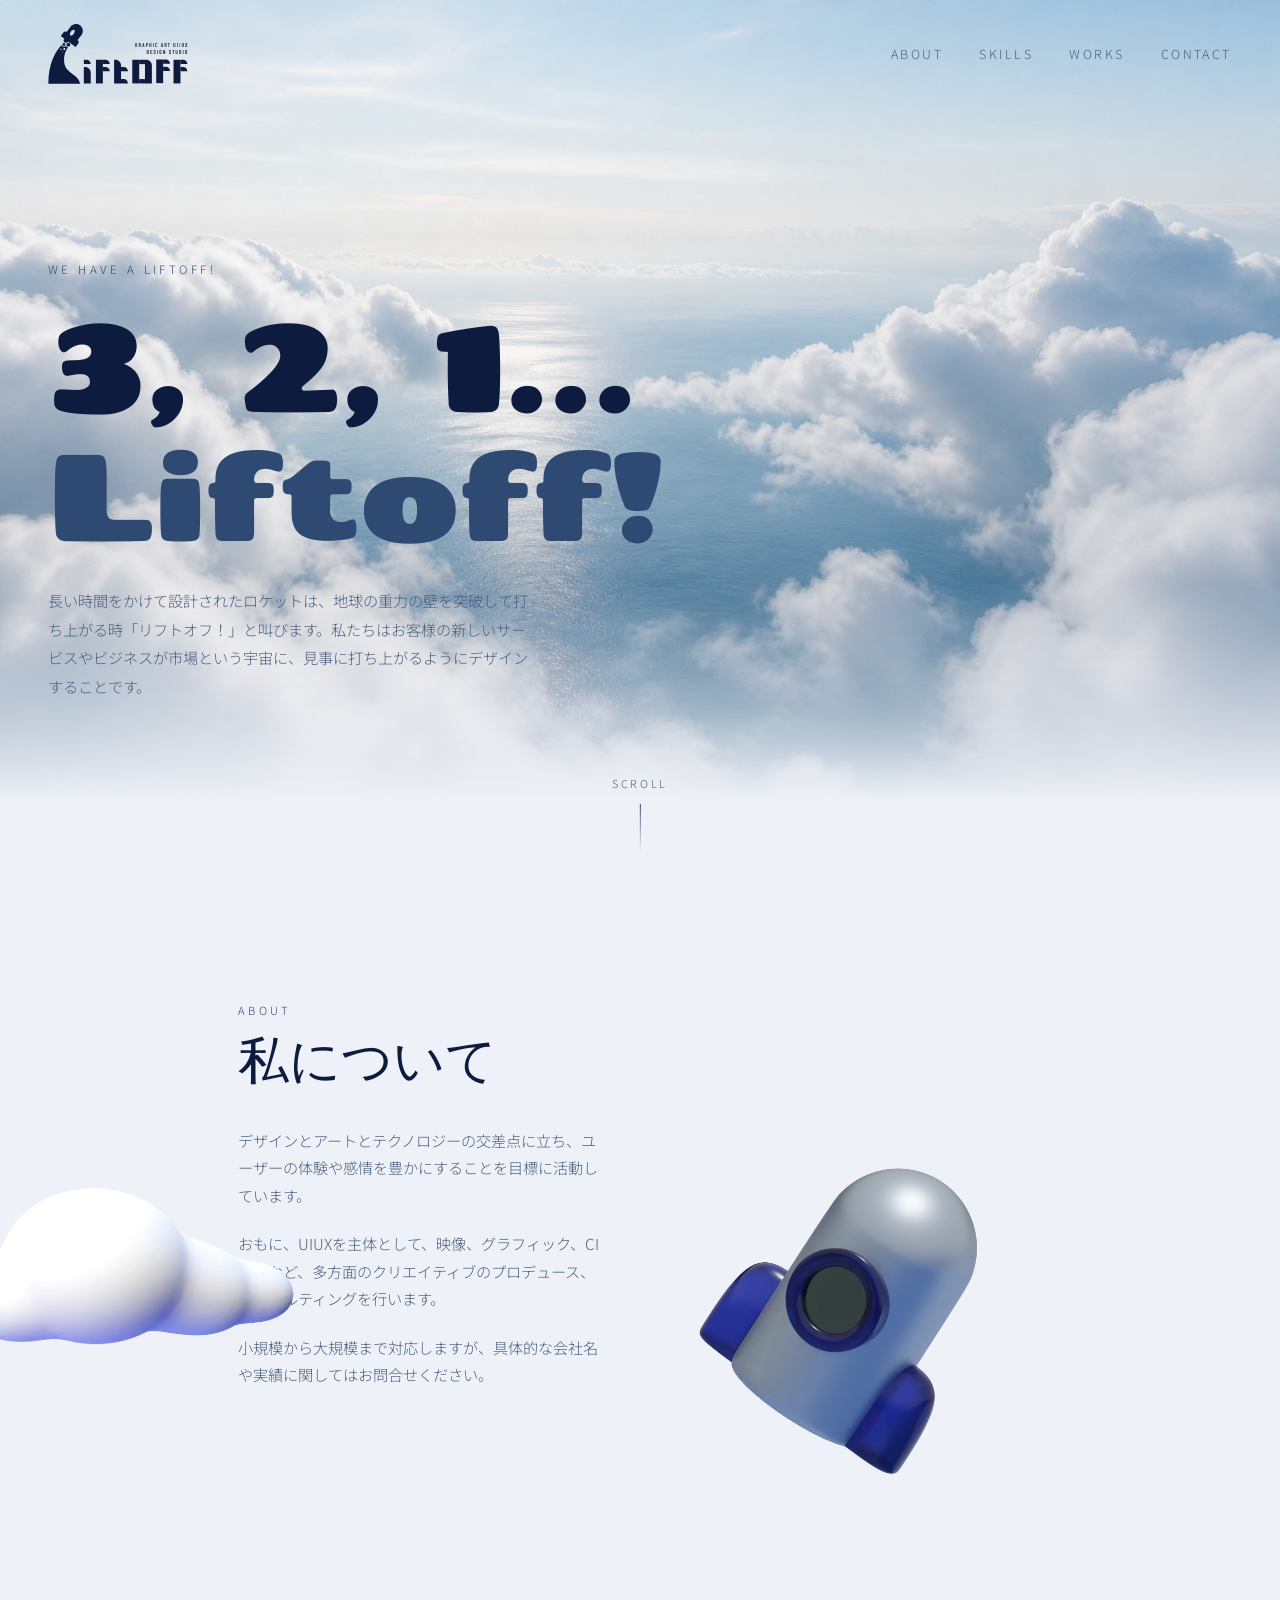
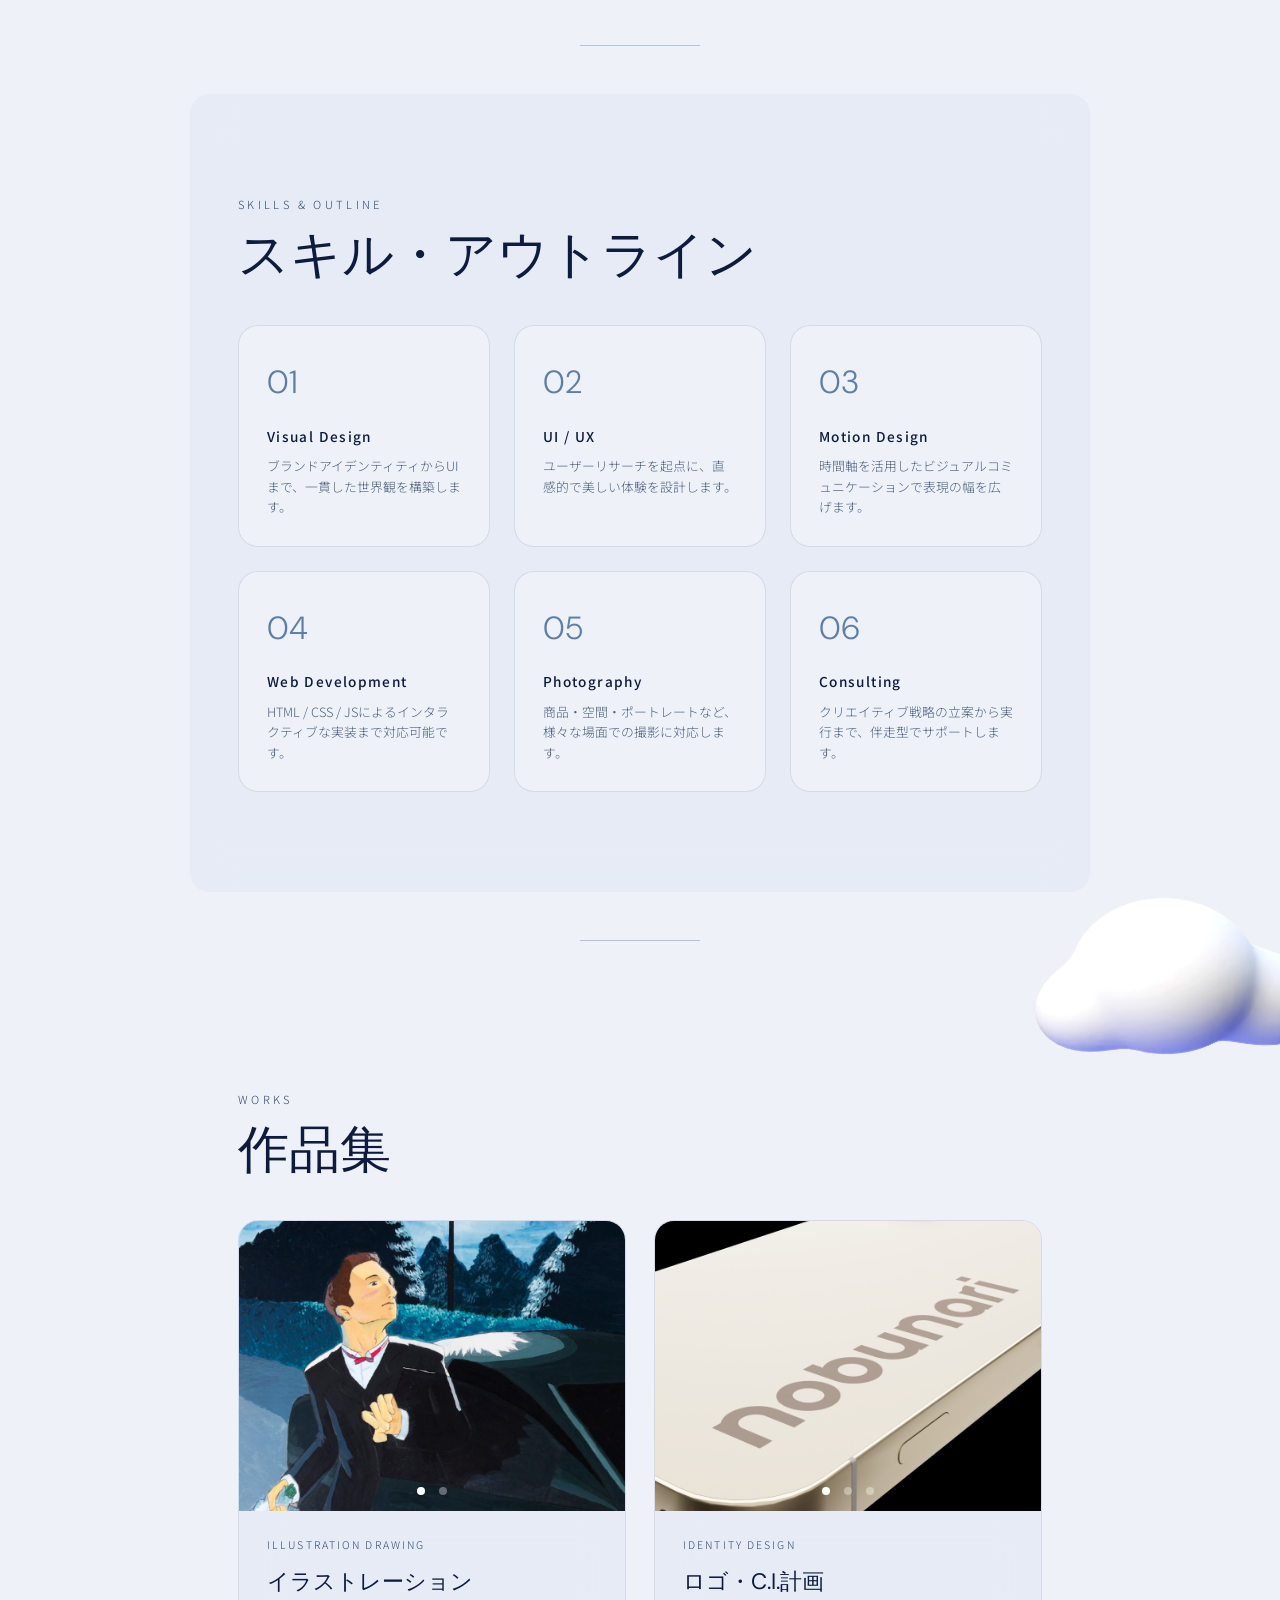
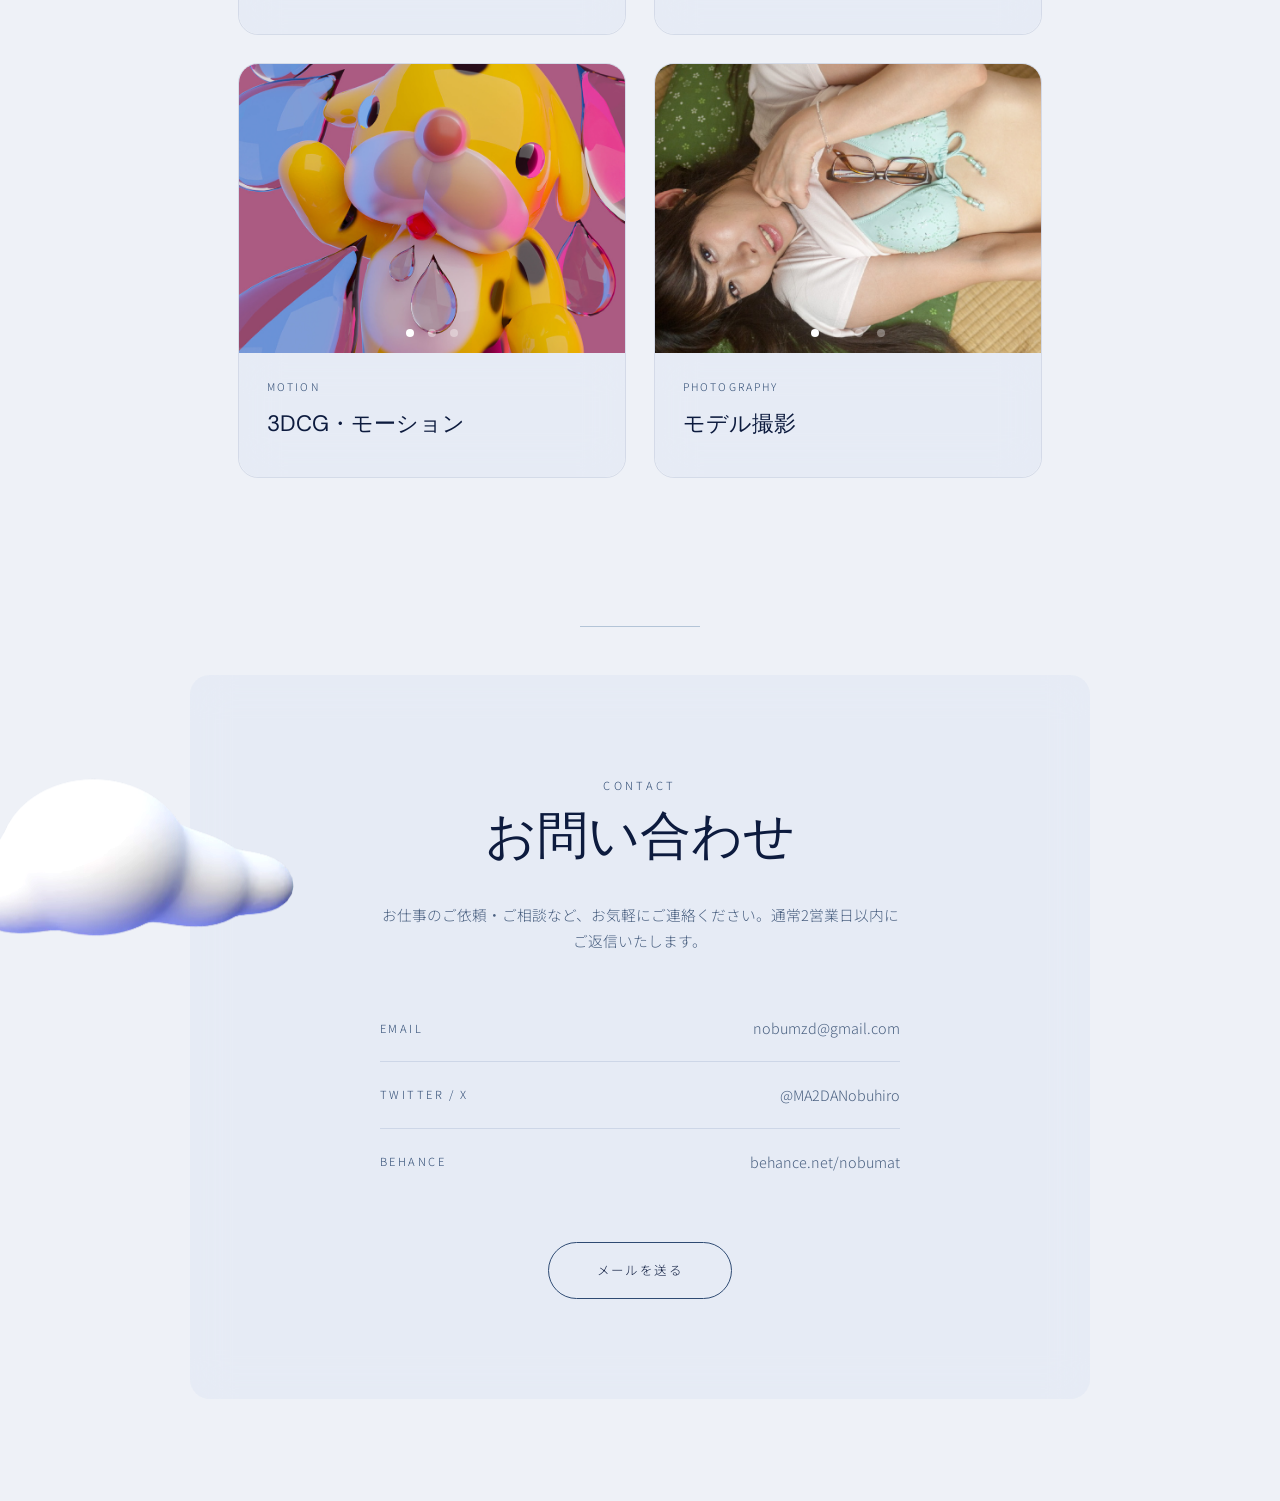
==== index.html @ 8c94949d "fix: Lift off → Liftoff（1語）に修正" ====
<!DOCTYPE html>
<html lang="ja">
<head>
<meta charset="UTF-8">
<meta name="viewport" content="width=device-width, initial-scale=1.0">
<title>Design Studio Lift off</title>
<link rel="preconnect" href="https://fonts.googleapis.com">
<link rel="preconnect" href="https://fonts.gstatic.com" crossorigin>
<link href="https://fonts.googleapis.com/css2?family=Noto+Sans+JP:wght@300;400;500&family=DM+Sans:ital,wght@0,300;0,400;0,500;1,300&family=Chango&display=swap" rel="stylesheet">
<link rel="stylesheet" href="css/style.css">
<!-- ライトモードのヒーロー背景画像を優先プリロード -->
<link rel="preload" as="image" href="img/sea_gradation2.png" media="(prefers-color-scheme: light)">
</head>
<body>

<!-- STARS CANVAS (dark mode) -->
<canvas id="stars-canvas" aria-hidden="true"></canvas>

<!-- CLOUDS (dark mode / alternating L-R down the page) -->
<div class="cloud-p cloud-p-L" id="cloud-2" aria-hidden="true"><video autoplay muted loop playsinline><source src="movie/cloud/cloud_alpha2.mov" type="video/mp4; codecs=hvc1"><source src="movie/cloud/cloud_alpha.webm" type="video/webm"></video></div>
<div class="cloud-p cloud-p-R" id="cloud-3" aria-hidden="true"><video autoplay muted loop playsinline><source src="movie/cloud/cloud_alpha2.mov" type="video/mp4; codecs=hvc1"><source src="movie/cloud/cloud_alpha.webm" type="video/webm"></video></div>
<div class="cloud-p cloud-p-L" id="cloud-4" aria-hidden="true"><video autoplay muted loop playsinline><source src="movie/cloud/cloud_alpha2.mov" type="video/mp4; codecs=hvc1"><source src="movie/cloud/cloud_alpha.webm" type="video/webm"></video></div>
<div class="cloud-p cloud-p-R" id="cloud-5" aria-hidden="true"><video autoplay muted loop playsinline><source src="movie/cloud/cloud_alpha2.mov" type="video/mp4; codecs=hvc1"><source src="movie/cloud/cloud_alpha.webm" type="video/webm"></video></div>
<div class="cloud-p cloud-p-L" id="cloud-6" aria-hidden="true"><video autoplay muted loop playsinline><source src="movie/cloud/cloud_alpha2.mov" type="video/mp4; codecs=hvc1"><source src="movie/cloud/cloud_alpha.webm" type="video/webm"></video></div>

<div id="clay-earth-parallax" aria-hidden="true">
  <video autoplay loop muted playsinline>
    <source src="movie/clay_earth_transparent2.mov" type='video/mp4; codecs="hvc1"'>
    <source src="movie/clay_earth_transparent.webm" type="video/webm">
  </video>
</div>

<!-- CURSOR -->
<div id="cursor-dot"><svg width="18" height="21" viewBox="0 0 6 7" fill="none" xmlns="http://www.w3.org/2000/svg"><path fill-rule="evenodd" clip-rule="evenodd" d="M0.688596 2.41761C0.671035 1.10136 1.65267 0.0190701 2.88101 0.000247829C4.10932 -0.0185399 5.11931 1.03325 5.13687 2.34948L5.16652 4.57743C5.17861 4.57663 5.1908 4.57615 5.20304 4.57596C5.62591 4.56949 5.97361 4.93153 5.97965 5.38466L6 6.90837L0.0204272 7L7.9907e-05 5.47629C-0.00579193 5.03628 0.312665 4.6723 0.718293 4.64564L0.688596 2.41761ZM2.29404 2.48353C1.97197 2.49368 1.72521 3.02646 1.74295 3.67357C1.7607 4.32069 2.03629 4.83707 2.35837 4.82692C2.68043 4.81673 2.92708 4.28395 2.90933 3.63686C2.89158 2.98974 2.61613 2.47339 2.29404 2.48353Z" fill="currentColor"/></svg></div>
<div id="cursor-hand"><svg width="24" height="30" viewBox="0 0 24 30" fill="none" xmlns="http://www.w3.org/2000/svg"><path d="M11.9919 27.657L11.0689 24.5011C9.38462 24.6622 6.47041 25.404 5.19005 21.0264C4.27706 17.9049 5.35895 16.1881 6.67087 15.5097C5.9553 13.6929 4.4354 9.3779 4.08037 6.65259C3.63657 3.24595 6.9241 2.39493 7.84715 5.55089L10.0208 12.9827C11.3845 9.71044 18.5926 9.03895 20.1112 14.231C21.7786 19.9321 19.6041 20.9364 18.297 22.387L19.2201 25.543L11.9919 27.657Z" fill="white"/><path d="M19.7039 14.3511C19.0082 11.9725 17.0203 10.9253 14.9937 10.8577C12.9256 10.7887 10.9995 11.7383 10.4124 13.147C10.3432 13.3129 10.1768 13.4173 9.99728 13.4074C9.81777 13.3974 9.66405 13.2754 9.61357 13.1028L7.43994 5.67104C7.01605 4.22175 6.13885 3.89174 5.56434 4.05078C4.96265 4.21735 4.29474 5.01552 4.501 6.59882C4.84861 9.26707 6.35013 13.5389 7.06553 15.3553C7.14522 15.5577 7.05895 15.7876 6.8657 15.8875C6.29979 16.1802 5.7783 16.6978 5.49604 17.4945C5.21266 18.2944 5.15894 19.4098 5.59723 20.9083C6.20769 22.9955 7.17191 23.7719 8.10379 24.0615C9.09791 24.3705 10.1265 24.1659 11.0284 24.0797C11.2311 24.0603 11.419 24.1877 11.4761 24.383L12.2801 27.1318L18.6938 25.2559L17.8898 22.5072C17.8485 22.3659 17.8833 22.2134 17.9817 22.1041C18.1552 21.9115 18.3413 21.7284 18.5219 21.5517C18.7052 21.3723 18.8834 21.199 19.0564 21.0138C19.399 20.6468 19.7072 20.2472 19.9305 19.7346C20.3734 18.7173 20.5235 17.1535 19.7039 14.3511ZM10.1576 11.9402C11.2094 10.6396 13.1512 9.94741 15.022 10.0098C17.3201 10.0864 19.6955 11.2995 20.5183 14.1129C21.3661 17.0116 21.2628 18.8006 20.7086 20.0734C20.4333 20.7057 20.057 21.1856 19.6765 21.593C19.4878 21.795 19.2947 21.9827 19.1154 22.1582C18.9947 22.2764 18.8804 22.3893 18.7722 22.5014L19.6273 25.4249C19.6931 25.6498 19.5641 25.8854 19.3392 25.9512L12.111 28.0653C11.8861 28.1311 11.6505 28.0021 11.5847 27.7772L10.7615 24.9626C9.97988 25.055 8.89124 25.1948 7.85211 24.8718C6.58576 24.4783 5.45265 23.4368 4.78279 21.1465C4.30811 19.5236 4.33889 18.2198 4.69616 17.2113C5.00063 16.3519 5.53381 15.7317 6.14474 15.328C5.38723 13.3527 4.00119 9.33079 3.65955 6.70851C3.42202 4.88524 4.17603 3.55457 5.33786 3.2329C6.52693 2.90376 7.75522 3.72616 8.25438 5.43283L10.1576 11.9402Z" fill="black"/><ellipse cx="12.4252" cy="17.8059" rx="0.63642" ry="1.37891" transform="rotate(-16.303 12.4252 17.8059)" fill="black"/><ellipse cx="15.8866" cy="16.7932" rx="0.63642" ry="1.37891" transform="rotate(-16.303 15.8866 16.7932)" fill="black"/></svg></div>

<!-- HEADER -->
<header id="header">
  <a href="#hero" class="header-logo" aria-label="Design Studio Lift off"><svg width="140" height="60" style="display:block;color:var(--logo-color);transition:color 0.5s ease;" viewBox="0 0 483 208" fill="none" xmlns="http://www.w3.org/2000/svg">
<path d="M46.1562 72.8392C46.8912 76.4988 50.124 79.2552 54 79.2552C57.0851 79.2552 59.76 77.5076 61.0947 74.9495C61.6303 78.2961 64.3798 80.9011 67.7939 81.22C62.7921 88.0766 54.5001 102.758 54.5 124.755C54.5 173.755 103 169.255 110.5 207.255H0C6.77149e-05 134.712 26.1021 92.2487 46.1562 72.8392ZM48.5 95.2552C47.6717 95.2552 47.0002 95.9269 47 96.7552C47 97.5836 47.6716 98.2552 48.5 98.2552C49.3284 98.2552 50 97.5836 50 96.7552C49.9998 95.9269 49.3283 95.2552 48.5 95.2552ZM43.5 85.2552C42.1194 85.2552 41.0002 86.3746 41 87.7552C41 89.1359 42.1193 90.2552 43.5 90.2552C44.8807 90.2552 46 89.1359 46 87.7552C45.9998 86.3746 44.8806 85.2552 43.5 85.2552ZM55.5 83.2552C53.5671 83.2552 52.0002 84.8223 52 86.7552C52 88.6882 53.567 90.2552 55.5 90.2552C57.433 90.2552 59 88.6882 59 86.7552C58.9998 84.8223 57.4329 83.2552 55.5 83.2552ZM76.71 9.63604C84.5442 -0.931933 99.4633 -3.1484 110.031 4.68584C120.599 12.5202 122.814 27.4374 114.98 38.0052L101.719 55.8929C101.827 55.9652 101.934 56.0403 102.039 56.1185C105.677 58.8155 106.44 63.9511 103.743 67.5892L94.6738 79.8226L81.499 70.0569V70.056L68.3848 60.3333C67.1788 63.2235 64.3273 65.2552 61 65.2552C56.5817 65.2552 53 61.6735 53 57.2552C53.0001 54.7716 54.1313 52.5516 55.9072 51.0843L43.2295 41.6858L52.2979 29.4515C54.9169 25.9186 59.8364 25.0976 63.4502 27.5228L76.71 9.63604ZM69.5 65.2552C73.0898 65.2552 75.9998 68.1655 76 71.7552C76 75.345 73.0899 78.2552 69.5 78.2552C65.9101 78.2552 63 75.345 63 71.7552C63.0002 68.1655 65.9102 65.2552 69.5 65.2552ZM54 66.2552C56.7613 66.2552 58.9998 68.4939 59 71.2552C59 74.0166 56.7614 76.2552 54 76.2552C51.2386 76.2552 49 74.0166 49 71.2552C49.0002 68.4939 51.2387 66.2552 54 66.2552ZM89.9736 20.5931C87.171 18.5805 81.8394 21.2086 78.0654 26.4632C74.2917 31.7178 73.5045 37.6093 76.3066 39.6224C79.1093 41.6349 84.4409 39.007 88.2148 33.7522C91.9887 28.4975 92.776 22.606 89.9736 20.5931Z" fill="currentColor"/>
<path d="M123 149H127C138.046 149 147 157.954 147 169V206H123V149Z" fill="currentColor"/>
<rect x="165" y="124" width="24" height="82" fill="currentColor"/>
<rect x="434" y="124" width="24" height="82" fill="currentColor"/>
<rect x="374" y="123" width="24" height="82" fill="currentColor"/>
<path d="M228 124H232C243.046 124 252 132.954 252 144V206H228V124Z" fill="currentColor"/>
<rect x="291" y="124" width="24" height="82" fill="currentColor"/>
<path d="M335 124H339C350.046 124 359 132.954 359 144V206H335V124Z" fill="currentColor"/>
<path d="M123 124H132C140.284 124 147 130.715 147 139V139H123V124Z" fill="currentColor"/>
<path d="M189 124H198C206.284 124 213 130.715 213 139V139H189V124Z" fill="currentColor"/>
<path d="M458 124H467C475.284 124 482 130.715 482 139V139H458V124Z" fill="currentColor"/>
<path d="M398 123H407C415.284 123 422 129.715 422 138V138H398V123Z" fill="currentColor"/>
<path d="M189 149H198C206.284 149 213 155.715 213 164V164H189V149Z" fill="currentColor"/>
<path d="M458 149H467C475.284 149 482 155.715 482 164V164H458V149Z" fill="currentColor"/>
<path d="M398 148H407C415.284 148 422 154.715 422 163V163H398V148Z" fill="currentColor"/>
<path d="M252 149H261C269.284 149 276 155.715 276 164V164H252V149Z" fill="currentColor"/>
<path d="M252 191H261C269.284 191 276 197.715 276 206V206H252V191Z" fill="currentColor"/>
<rect x="315" y="124" width="20" height="15" fill="currentColor"/>
<rect x="315" y="191" width="20" height="15" fill="currentColor"/>
<path d="M474.324 93.12C474.324 92.5467 474.424 92.04 474.624 91.6C474.824 91.16 475.091 90.7933 475.424 90.5C475.744 90.22 476.104 90.0067 476.504 89.86C476.918 89.7133 477.331 89.64 477.744 89.64C478.158 89.64 478.564 89.7133 478.964 89.86C479.378 90.0067 479.751 90.22 480.084 90.5C480.404 90.7933 480.664 91.16 480.864 91.6C481.064 92.04 481.164 92.5467 481.164 93.12V100.64C481.164 101.24 481.064 101.753 480.864 102.18C480.664 102.607 480.404 102.96 480.084 103.24C479.751 103.533 479.378 103.753 478.964 103.9C478.564 104.047 478.158 104.12 477.744 104.12C477.331 104.12 476.918 104.047 476.504 103.9C476.104 103.753 475.744 103.533 475.424 103.24C475.091 102.96 474.824 102.607 474.624 102.18C474.424 101.753 474.324 101.24 474.324 100.64V93.12ZM476.364 100.64C476.364 101.133 476.498 101.5 476.764 101.74C477.044 101.967 477.371 102.08 477.744 102.08C478.118 102.08 478.438 101.967 478.704 101.74C478.984 101.5 479.124 101.133 479.124 100.64V93.12C479.124 92.6267 478.984 92.2667 478.704 92.04C478.438 91.8 478.118 91.68 477.744 91.68C477.371 91.68 477.044 91.8 476.764 92.04C476.498 92.2667 476.364 92.6267 476.364 93.12V100.64Z" fill="currentColor"/>
<path d="M466.422 104V89.76H468.462V104H466.422Z" fill="currentColor"/>
<path d="M453.847 104V89.76H456.867C458.04 89.76 458.927 90.08 459.527 90.72C460.14 91.36 460.447 92.2667 460.447 93.44V100.1C460.447 101.433 460.12 102.42 459.467 103.06C458.827 103.687 457.9 104 456.687 104H453.847ZM455.887 91.68V102.08H456.827C457.4 102.08 457.807 101.94 458.047 101.66C458.287 101.367 458.407 100.913 458.407 100.3V93.44C458.407 92.88 458.293 92.4467 458.067 92.14C457.84 91.8333 457.427 91.68 456.827 91.68H455.887Z" fill="currentColor"/>
<path d="M447.931 89.76V100.8C447.931 101.267 447.844 101.7 447.671 102.1C447.511 102.487 447.278 102.833 446.971 103.14C446.664 103.447 446.311 103.687 445.911 103.86C445.511 104.033 445.084 104.12 444.631 104.12C444.178 104.12 443.751 104.033 443.351 103.86C442.964 103.687 442.618 103.447 442.311 103.14C442.004 102.833 441.764 102.487 441.591 102.1C441.418 101.7 441.331 101.267 441.331 100.8V89.76H443.371V100.6C443.371 101.107 443.491 101.48 443.731 101.72C443.971 101.96 444.271 102.08 444.631 102.08C444.991 102.08 445.291 101.96 445.531 101.72C445.771 101.48 445.891 101.107 445.891 100.6V89.76H447.931Z" fill="currentColor"/>
<path d="M432.03 104V91.68H429.67V89.76H436.43V91.68H434.07V104H432.03Z" fill="currentColor"/>
<path d="M425.165 93.86H423.125V93.4C423.125 92.9333 423.012 92.5333 422.785 92.2C422.572 91.8533 422.205 91.68 421.685 91.68C421.405 91.68 421.179 91.7333 421.005 91.84C420.832 91.9467 420.692 92.08 420.585 92.24C420.479 92.4133 420.405 92.6133 420.365 92.84C420.325 93.0533 420.305 93.28 420.305 93.52C420.305 93.8 420.312 94.0333 420.325 94.22C420.352 94.4067 420.405 94.5733 420.485 94.72C420.565 94.8667 420.679 94.9933 420.825 95.1C420.985 95.2067 421.199 95.3133 421.465 95.42L423.025 96.04C423.479 96.2133 423.845 96.42 424.125 96.66C424.405 96.8867 424.625 97.1533 424.785 97.46C424.932 97.78 425.032 98.1467 425.085 98.56C425.139 98.96 425.165 99.42 425.165 99.94C425.165 100.54 425.105 101.1 424.985 101.62C424.865 102.127 424.672 102.56 424.405 102.92C424.125 103.293 423.759 103.587 423.305 103.8C422.852 104.013 422.299 104.12 421.645 104.12C421.152 104.12 420.692 104.033 420.265 103.86C419.839 103.687 419.472 103.447 419.165 103.14C418.859 102.833 418.612 102.48 418.425 102.08C418.252 101.667 418.165 101.22 418.165 100.74V99.98H420.205V100.62C420.205 100.993 420.312 101.333 420.525 101.64C420.752 101.933 421.125 102.08 421.645 102.08C421.992 102.08 422.259 102.033 422.445 101.94C422.645 101.833 422.799 101.687 422.905 101.5C423.012 101.313 423.072 101.093 423.085 100.84C423.112 100.573 423.125 100.28 423.125 99.96C423.125 99.5867 423.112 99.28 423.085 99.04C423.059 98.8 423.005 98.6067 422.925 98.46C422.832 98.3133 422.705 98.1933 422.545 98.1C422.399 98.0067 422.199 97.9067 421.945 97.8L420.485 97.2C419.605 96.84 419.012 96.3667 418.705 95.78C418.412 95.18 418.265 94.4333 418.265 93.54C418.265 93.0067 418.339 92.5 418.485 92.02C418.632 91.54 418.852 91.1267 419.145 90.78C419.425 90.4333 419.779 90.16 420.205 89.96C420.645 89.7467 421.165 89.64 421.765 89.64C422.272 89.64 422.732 89.7333 423.145 89.92C423.572 90.1067 423.939 90.3533 424.245 90.66C424.859 91.3 425.165 92.0333 425.165 92.86V93.86Z" fill="currentColor"/>
<path d="M397.888 104V89.76H399.848L402.928 98.34H402.968V89.76H405.008V104H403.088L399.968 95.44H399.928V104H397.888Z" fill="currentColor"/>
<path d="M385.332 93.12C385.332 92.5467 385.432 92.04 385.632 91.6C385.832 91.16 386.099 90.7933 386.432 90.5C386.752 90.22 387.112 90.0067 387.512 89.86C387.925 89.7133 388.339 89.64 388.752 89.64C389.165 89.64 389.572 89.7133 389.972 89.86C390.385 90.0067 390.759 90.22 391.092 90.5C391.412 90.7933 391.672 91.16 391.872 91.6C392.072 92.04 392.172 92.5467 392.172 93.12V93.84H390.132V93.12C390.132 92.6267 389.992 92.2667 389.712 92.04C389.445 91.8 389.125 91.68 388.752 91.68C388.379 91.68 388.052 91.8 387.772 92.04C387.505 92.2667 387.372 92.6267 387.372 93.12V100.64C387.372 101.133 387.505 101.5 387.772 101.74C388.052 101.967 388.379 102.08 388.752 102.08C389.125 102.08 389.445 101.967 389.712 101.74C389.992 101.5 390.132 101.133 390.132 100.64V97.96H388.512V96.16H392.172V100.64C392.172 101.24 392.072 101.753 391.872 102.18C391.672 102.607 391.412 102.96 391.092 103.24C390.759 103.533 390.385 103.753 389.972 103.9C389.572 104.047 389.165 104.12 388.752 104.12C388.339 104.12 387.925 104.047 387.512 103.9C387.112 103.753 386.752 103.533 386.432 103.24C386.099 102.96 385.832 102.607 385.632 102.18C385.432 101.753 385.332 101.24 385.332 100.64V93.12Z" fill="currentColor"/>
<path d="M377.43 104V89.76H379.47V104H377.43Z" fill="currentColor"/>
<path d="M371.845 93.86H369.805V93.4C369.805 92.9333 369.692 92.5333 369.465 92.2C369.252 91.8533 368.885 91.68 368.365 91.68C368.085 91.68 367.858 91.7333 367.685 91.84C367.512 91.9467 367.372 92.08 367.265 92.24C367.158 92.4133 367.085 92.6133 367.045 92.84C367.005 93.0533 366.985 93.28 366.985 93.52C366.985 93.8 366.992 94.0333 367.005 94.22C367.032 94.4067 367.085 94.5733 367.165 94.72C367.245 94.8667 367.358 94.9933 367.505 95.1C367.665 95.2067 367.878 95.3133 368.145 95.42L369.705 96.04C370.158 96.2133 370.525 96.42 370.805 96.66C371.085 96.8867 371.305 97.1533 371.465 97.46C371.612 97.78 371.712 98.1467 371.765 98.56C371.818 98.96 371.845 99.42 371.845 99.94C371.845 100.54 371.785 101.1 371.665 101.62C371.545 102.127 371.352 102.56 371.085 102.92C370.805 103.293 370.438 103.587 369.985 103.8C369.532 104.013 368.978 104.12 368.325 104.12C367.832 104.12 367.372 104.033 366.945 103.86C366.518 103.687 366.152 103.447 365.845 103.14C365.538 102.833 365.292 102.48 365.105 102.08C364.932 101.667 364.845 101.22 364.845 100.74V99.98H366.885V100.62C366.885 100.993 366.992 101.333 367.205 101.64C367.432 101.933 367.805 102.08 368.325 102.08C368.672 102.08 368.938 102.033 369.125 101.94C369.325 101.833 369.478 101.687 369.585 101.5C369.692 101.313 369.752 101.093 369.765 100.84C369.792 100.573 369.805 100.28 369.805 99.96C369.805 99.5867 369.792 99.28 369.765 99.04C369.738 98.8 369.685 98.6067 369.605 98.46C369.512 98.3133 369.385 98.1933 369.225 98.1C369.078 98.0067 368.878 97.9067 368.625 97.8L367.165 97.2C366.285 96.84 365.692 96.3667 365.385 95.78C365.092 95.18 364.945 94.4333 364.945 93.54C364.945 93.0067 365.018 92.5 365.165 92.02C365.312 91.54 365.532 91.1267 365.825 90.78C366.105 90.4333 366.458 90.16 366.885 89.96C367.325 89.7467 367.845 89.64 368.445 89.64C368.952 89.64 369.412 89.7333 369.825 89.92C370.252 90.1067 370.618 90.3533 370.925 90.66C371.538 91.3 371.845 92.0333 371.845 92.86V93.86Z" fill="currentColor"/>
<path d="M353.843 104V89.76H359.923V91.68H355.883V95.86H359.403V97.78H355.883V101.96H359.923V104H353.843Z" fill="currentColor"/>
<path d="M341.327 104V89.76H344.347C345.521 89.76 346.407 90.08 347.007 90.72C347.621 91.36 347.927 92.2667 347.927 93.44V100.1C347.927 101.433 347.601 102.42 346.947 103.06C346.307 103.687 345.381 104 344.167 104H341.327ZM343.367 91.68V102.08H344.307C344.881 102.08 345.287 101.94 345.527 101.66C345.767 101.367 345.887 100.913 345.887 100.3V93.44C345.887 92.88 345.774 92.4467 345.547 92.14C345.321 91.8333 344.907 91.68 344.307 91.68H343.367Z" fill="currentColor"/>
<path d="M474.187 80L477.067 72.54L474.407 65.76H476.567L478.107 69.98L479.667 65.76H481.827L479.107 72.54L482.047 80H479.887L478.107 75.2L476.347 80H474.187Z" fill="currentColor"/>
<path d="M469.271 65.76V76.8C469.271 77.2667 469.184 77.7 469.011 78.1C468.851 78.4867 468.618 78.8333 468.311 79.14C468.004 79.4467 467.651 79.6867 467.251 79.86C466.851 80.0333 466.424 80.12 465.971 80.12C465.518 80.12 465.091 80.0333 464.691 79.86C464.304 79.6867 463.958 79.4467 463.651 79.14C463.344 78.8333 463.104 78.4867 462.931 78.1C462.758 77.7 462.671 77.2667 462.671 76.8V65.76H464.711V76.6C464.711 77.1067 464.831 77.48 465.071 77.72C465.311 77.96 465.611 78.08 465.971 78.08C466.331 78.08 466.631 77.96 466.871 77.72C467.111 77.48 467.231 77.1067 467.231 76.6V65.76H469.271Z" fill="currentColor"/>
<path d="M453.377 80.12L456.017 65.64H457.617L454.977 80.12H453.377Z" fill="currentColor"/>
<path d="M446.215 80V65.76H448.255V80H446.215Z" fill="currentColor"/>
<path d="M440.24 65.76V76.8C440.24 77.2667 440.153 77.7 439.98 78.1C439.82 78.4867 439.586 78.8333 439.28 79.14C438.973 79.4467 438.62 79.6867 438.22 79.86C437.82 80.0333 437.393 80.12 436.94 80.12C436.486 80.12 436.06 80.0333 435.66 79.86C435.273 79.6867 434.926 79.4467 434.62 79.14C434.313 78.8333 434.073 78.4867 433.9 78.1C433.726 77.7 433.64 77.2667 433.64 76.8V65.76H435.68V76.6C435.68 77.1067 435.8 77.48 436.04 77.72C436.28 77.96 436.58 78.08 436.94 78.08C437.3 78.08 437.6 77.96 437.84 77.72C438.08 77.48 438.2 77.1067 438.2 76.6V65.76H440.24Z" fill="currentColor"/>
<path d="M416.628 80V67.68H414.268V65.76H421.028V67.68H418.668V80H416.628Z" fill="currentColor"/>
<path d="M405.164 67.68V72.12H406.324C406.684 72.12 406.971 72.0733 407.184 71.98C407.397 71.8733 407.564 71.7267 407.684 71.54C407.791 71.3533 407.864 71.1267 407.904 70.86C407.944 70.58 407.964 70.26 407.964 69.9C407.964 69.54 407.944 69.2267 407.904 68.96C407.864 68.68 407.784 68.44 407.664 68.24C407.411 67.8667 406.931 67.68 406.224 67.68H405.164ZM403.124 80V65.76H406.404C408.804 65.76 410.004 67.1533 410.004 69.94C410.004 70.78 409.871 71.4933 409.604 72.08C409.351 72.6667 408.897 73.14 408.244 73.5L410.444 80H408.284L406.384 73.92H405.164V80H403.124Z" fill="currentColor"/>
<path d="M395.1 75.02L394.1 69.86H394.06L393.06 75.02H395.1ZM390.06 80L393.24 65.76H394.94L398.12 80H396.08L395.48 76.94H392.7L392.1 80H390.06Z" fill="currentColor"/>
<path d="M377.604 75.94V76.82C377.604 77.26 377.517 77.68 377.344 78.08C377.184 78.4667 376.957 78.8133 376.664 79.12C376.371 79.4267 376.024 79.6733 375.624 79.86C375.237 80.0333 374.817 80.12 374.364 80.12C373.977 80.12 373.584 80.0667 373.184 79.96C372.784 79.8533 372.424 79.6667 372.104 79.4C371.784 79.1333 371.517 78.7933 371.304 78.38C371.104 77.9533 371.004 77.4133 371.004 76.76V68.92C371.004 68.4533 371.084 68.02 371.244 67.62C371.404 67.22 371.631 66.8733 371.924 66.58C372.217 66.2867 372.564 66.06 372.964 65.9C373.377 65.7267 373.831 65.64 374.324 65.64C375.284 65.64 376.064 65.9533 376.664 66.58C376.957 66.8867 377.184 67.2533 377.344 67.68C377.517 68.0933 377.604 68.5467 377.604 69.04V69.84H375.564V69.16C375.564 68.76 375.451 68.4133 375.224 68.12C374.997 67.8267 374.691 67.68 374.304 67.68C373.797 67.68 373.457 67.84 373.284 68.16C373.124 68.4667 373.044 68.86 373.044 69.34V76.62C373.044 77.0333 373.131 77.38 373.304 77.66C373.491 77.94 373.817 78.08 374.284 78.08C374.417 78.08 374.557 78.06 374.704 78.02C374.864 77.9667 375.011 77.8867 375.144 77.78C375.264 77.6733 375.364 77.5267 375.444 77.34C375.524 77.1533 375.564 76.92 375.564 76.64V75.94H377.604Z" fill="currentColor"/>
<path d="M363.102 80V65.76H365.142V80H363.102Z" fill="currentColor"/>
<path d="M350.526 80V65.76H352.566V71.86H355.086V65.76H357.126V80H355.086V73.66H352.566V80H350.526Z" fill="currentColor"/>
<path d="M338.382 80V65.76H341.442C342.002 65.76 342.495 65.8333 342.922 65.98C343.349 66.1267 343.735 66.3867 344.082 66.76C344.429 67.1333 344.669 67.5733 344.802 68.08C344.935 68.5733 345.002 69.2467 345.002 70.1C345.002 70.74 344.962 71.28 344.882 71.72C344.815 72.16 344.662 72.5733 344.422 72.96C344.142 73.4267 343.769 73.7933 343.302 74.06C342.835 74.3133 342.222 74.44 341.462 74.44H340.422V80H338.382ZM340.422 67.68V72.52H341.402C341.815 72.52 342.135 72.46 342.362 72.34C342.589 72.22 342.755 72.0533 342.862 71.84C342.969 71.64 343.029 71.3933 343.042 71.1C343.069 70.8067 343.082 70.48 343.082 70.12C343.082 69.7867 343.075 69.4733 343.062 69.18C343.049 68.8733 342.989 68.6067 342.882 68.38C342.775 68.1533 342.615 67.98 342.402 67.86C342.189 67.74 341.882 67.68 341.482 67.68H340.422Z" fill="currentColor"/>
<path d="M330.357 75.02L329.357 69.86H329.317L328.317 75.02H330.357ZM325.317 80L328.497 65.76H330.197L333.377 80H331.337L330.737 76.94H327.957L327.357 80H325.317Z" fill="currentColor"/>
<path d="M315.762 67.68V72.12H316.922C317.282 72.12 317.568 72.0733 317.782 71.98C317.995 71.8733 318.162 71.7267 318.282 71.54C318.388 71.3533 318.462 71.1267 318.502 70.86C318.542 70.58 318.562 70.26 318.562 69.9C318.562 69.54 318.542 69.2267 318.502 68.96C318.462 68.68 318.382 68.44 318.262 68.24C318.008 67.8667 317.528 67.68 316.822 67.68H315.762ZM313.722 80V65.76H317.002C319.402 65.76 320.602 67.1533 320.602 69.94C320.602 70.78 320.468 71.4933 320.202 72.08C319.948 72.6667 319.495 73.14 318.842 73.5L321.042 80H318.882L316.982 73.92H315.762V80H313.722Z" fill="currentColor"/>
<path d="M301.086 69.12C301.086 68.5467 301.186 68.04 301.386 67.6C301.586 67.16 301.853 66.7933 302.186 66.5C302.506 66.22 302.866 66.0067 303.266 65.86C303.679 65.7133 304.093 65.64 304.506 65.64C304.919 65.64 305.326 65.7133 305.726 65.86C306.139 66.0067 306.513 66.22 306.846 66.5C307.166 66.7933 307.426 67.16 307.626 67.6C307.826 68.04 307.926 68.5467 307.926 69.12V69.84H305.886V69.12C305.886 68.6267 305.746 68.2667 305.466 68.04C305.199 67.8 304.879 67.68 304.506 67.68C304.133 67.68 303.806 67.8 303.526 68.04C303.259 68.2667 303.126 68.6267 303.126 69.12V76.64C303.126 77.1333 303.259 77.5 303.526 77.74C303.806 77.9667 304.133 78.08 304.506 78.08C304.879 78.08 305.199 77.9667 305.466 77.74C305.746 77.5 305.886 77.1333 305.886 76.64V73.96H304.266V72.16H307.926V76.64C307.926 77.24 307.826 77.7533 307.626 78.18C307.426 78.6067 307.166 78.96 306.846 79.24C306.513 79.5333 306.139 79.7533 305.726 79.9C305.326 80.0467 304.919 80.12 304.506 80.12C304.093 80.12 303.679 80.0467 303.266 79.9C302.866 79.7533 302.506 79.5333 302.186 79.24C301.853 78.96 301.586 78.6067 301.386 78.18C301.186 77.7533 301.086 77.24 301.086 76.64V69.12Z" fill="currentColor"/>
</svg></a>
  <nav class="header-nav">
    <a href="#about">About</a>
    <a href="#outline">Skills</a>
    <a href="#works">Works</a>
    <a href="#contact">Contact</a>
  </nav>
  <button id="hamburger" aria-label="Menu">
    <span></span><span></span><span></span>
  </button>
</header>

<!-- OVERLAY MENU -->
<div id="overlay-menu">
  <a href="#about" class="overlay-menu-link">About</a>
  <a href="#outline" class="overlay-menu-link">Skills</a>
  <a href="#works" class="overlay-menu-link">Works</a>
  <a href="#contact" class="overlay-menu-link">Contact</a>
  <button id="overlay-close" aria-label="閉じる">
    <svg width="28" height="28" viewBox="0 0 28 28" fill="none">
      <line x1="4" y1="4" x2="24" y2="24" stroke="currentColor" stroke-width="2" stroke-linecap="round"/>
      <line x1="24" y1="4" x2="4" y2="24" stroke="currentColor" stroke-width="2" stroke-linecap="round"/>
    </svg>
  </button>
</div>

<!-- SIDE NAV (PC) -->
<nav id="side-nav">
  <a href="#about" class="side-nav-item" data-target="about">About</a>
  <a href="#outline" class="side-nav-item" data-target="outline">Skills</a>
  <a href="#works" class="side-nav-item" data-target="works">Works</a>
  <a href="#contact" class="side-nav-item" data-target="contact">Contact</a>
</nav>

<!-- MOBILE BOTTOM NAV -->
<nav id="mobile-bottom-nav">
  <a href="#about" class="mob-nav-link">About</a>
  <a href="#outline" class="mob-nav-link">Skills</a>
  <a href="#works" class="mob-nav-link">Works</a>
  <a href="#contact" class="mob-nav-link">Contact</a>
</nav>

<!-- HERO -->
<section id="hero">
  <p class="hero-eyebrow">We have a Liftoff!</p>
  <h1 class="hero-title">3, 2, 1...<br><em>Liftoff!</em></h1>
  <p class="hero-sub">長い時間をかけて設計されたロケットは、地球の重力の壁を突破して打ち上がる時「リフトオフ！」と叫びます。私たちはお客様の新しいサービスやビジネスが市場という宇宙に、見事に打ち上がるようにデザインすることです。</p>
  <p class="hero-scroll-hint">Scroll</p>
</section>

<!-- ABOUT -->
<section id="about" class="section">
  <p class="section-label">About</p>
  <h2 class="section-title">私について</h2>
  <div class="about-grid">
    <div class="about-text">
      <p>デザインとアートとテクノロジーの交差点に立ち、ユーザーの体験や感情を豊かにすることを目標に活動しています。</p>
      <p>おもに、UIUXを主体として、映像、グラフィック、CI計画など、多方面のクリエイティブのプロデュース、コンサルティングを行います。</p>
      <p>小規模から大規模まで対応しますが、具体的な会社名や実績に関してはお問合せください。</p>
    </div>
    <div class="about-meta">
      <video class="about-rocket-video" autoplay loop muted playsinline>
        <source src="movie/rocket_transparent.mov" type='video/mp4; codecs="hvc1"'>
        <source src="movie/rocket_transparent.webm" type="video/webm">
      </video>
    </div>
  </div>
</section>

<div class="divider"></div>

<!-- OUTLINE / SKILLS -->
<section id="outline" class="section">
  <p class="section-label">Skills &amp; Outline</p>
  <h2 class="section-title">スキル・アウトライン</h2>
  <div class="skills-grid">
    <div class="skill-card">
      <p class="skill-number">01</p>
      <p class="skill-name">Visual Design</p>
      <p class="skill-desc">ブランドアイデンティティからUIまで、一貫した世界観を構築します。</p>
    </div>
    <div class="skill-card">
      <p class="skill-number">02</p>
      <p class="skill-name">UI / UX</p>
      <p class="skill-desc">ユーザーリサーチを起点に、直感的で美しい体験を設計します。</p>
    </div>
    <div class="skill-card">
      <p class="skill-number">03</p>
      <p class="skill-name">Motion Design</p>
      <p class="skill-desc">時間軸を活用したビジュアルコミュニケーションで表現の幅を広げます。</p>
    </div>
    <div class="skill-card">
      <p class="skill-number">04</p>
      <p class="skill-name">Web Development</p>
      <p class="skill-desc">HTML / CSS / JSによるインタラクティブな実装まで対応可能です。</p>
    </div>
    <div class="skill-card">
      <p class="skill-number">05</p>
      <p class="skill-name">Photography</p>
      <p class="skill-desc">商品・空間・ポートレートなど、様々な場面での撮影に対応します。</p>
    </div>
    <div class="skill-card">
      <p class="skill-number">06</p>
      <p class="skill-name">Consulting</p>
      <p class="skill-desc">クリエイティブ戦略の立案から実行まで、伴走型でサポートします。</p>
    </div>
  </div>
</section>

<div class="divider"></div>

<!-- WORKS -->
<section id="works" class="section">
  <p class="section-label">Works</p>
  <h2 class="section-title">作品集</h2>
  <div class="works-grid">
    <div class="work-card">
      <div class="work-img-wrap">
        <img src="img/works/illust01.png" alt="Illustration Drawing">
      </div>
      <div class="work-info">
        <p class="work-tag">Illustration Drawing</p>
        <p class="work-title">イラストレーション</p>
      </div>
    </div>
    <div class="work-card">
      <div class="work-img-wrap">
        <img src="img/works/logo01.png" alt="Identity Design">
      </div>
      <div class="work-info">
        <p class="work-tag">Identity Design</p>
        <p class="work-title">ロゴ・C.I.計画</p>
      </div>
    </div>
    <div class="work-card">
      <div class="work-img-wrap">
        <img src="img/works/cg01.png" alt="3DCG・モーション">
      </div>
      <div class="work-info">
        <p class="work-tag">Motion</p>
        <p class="work-title">3DCG・モーション</p>
      </div>
    </div>
    <div class="work-card">
      <div class="work-img-wrap">
        <img src="img/works/model01.png" alt="モデル撮影">
      </div>
      <div class="work-info">
        <p class="work-tag">Photography</p>
        <p class="work-title">モデル撮影</p>
      </div>
    </div>
  </div>
</section>

<div class="divider"></div>

<!-- CONTACT -->
<section id="contact" class="section">
  <p class="section-label">Contact</p>
  <h2 class="section-title">お問い合わせ</h2>
  <div class="contact-body">
    <p>お仕事のご依頼・ご相談など、お気軽にご連絡ください。通常2営業日以内にご返信いたします。</p>
    <div class="contact-items">
      <div class="contact-row">
        <span class="contact-row-label">Email</span>
        <span class="contact-row-value"><a href="mailto:nobumzd@gmail.com">nobumzd@gmail.com</a></span>
      </div>

      <div class="contact-row">
        <span class="contact-row-label">Twitter / X</span>
        <span class="contact-row-value"><a href="https://x.com/MA2DANobuhiro" target="_blank">@MA2DANobuhiro</a></span>
      </div>
      <div class="contact-row">
        <span class="contact-row-label">Behance</span>
        <span class="contact-row-value"><a href="https://www.behance.net/nobumat" target="_blank">behance.net/nobumat</a></span>
      </div>
    </div>
    <a href="mailto:nobumzd@gmail.com" class="cta-btn">メールを送る</a>
  </div>
</section>

<footer>
  <p>&copy; 2026 Design Studio Liftoff. All Rights Reserved.</p>
</footer>

<script src="js/main.js"></script>
</body>
</html>
---- css/style.css ----
*, *::before, *::after { box-sizing: border-box; margin: 0; padding: 0; }

:root {
  --max-width: 1920px;
  --accent: #5b7fa6;       /* 星雲ブルー */
  --accent2: #2e4a72;      /* 深宇宙ネイビー */
  --bg: #eef1f7;           /* 夜明け前の空 */
  --bg2: #e2e8f4;          /* 淡い星雲 */
  --text: #0d1b3e;         /* 深宇宙 */
  --text-muted: #4a6080;   /* 遠い星 */
  --border: rgba(30,60,120,0.12);
  --radius: 20px;
  --nav-w: 200px;
  --transition: 0.7s cubic-bezier(0.25,0.46,0.45,0.94);
  --logo-color: #0d1b3e;
  --header-scrolled-bg: rgba(238,241,247,0.65);
  --section-bg: rgba(226,232,244,0.65);
  --section-blur: 20px;
  --overlay-bg: rgba(5,10,28,0.65);
  --cursor-color: #2e4a72;
  --cursor-bubble-color: rgba(91,127,166,0.4);
  --ripple-color: #5b7fa6;
}

@media (prefers-color-scheme: dark) {
  :root {
    --accent: #7aa3cc;       /* 星の輝き */
    --accent2: #a8c4e0;      /* 銀河の光 */
    --bg: #080d1a;           /* 深宇宙 */
    --bg2: #0e1628;          /* 星雲の奥 */
    --text: #d6e4f5;         /* 星明かり */
    --text-muted: #6a8aaa;   /* 遠い銀河 */
    --border: rgba(120,160,220,0.12);
    --logo-color: #d6e4f5;
    --header-scrolled-bg: rgba(8,13,26,0.65);
    --section-bg: rgba(30,60,140,0.3);
    --section-blur: 10px;
    --overlay-bg: rgba(3,5,14,0.65);
    --cursor-color: #7aa3cc;
    --cursor-bubble-color: rgba(122,163,204,0.35);
    --ripple-color: #7aa3cc;
  }
}

html { scroll-behavior: smooth; font-size: 16px; background: var(--bg); overflow-x: clip; }
body { transition: background 0.5s ease, color 0.5s ease; }

body {
  background: var(--bg);
  color: var(--text);
  font-family: 'Noto Sans JP', sans-serif;
  font-weight: 300;
  line-height: 1.8;
  max-width: var(--max-width);
  margin: 0 auto;
  overflow-x: clip;
  overscroll-behavior: contain;
  position: relative; /* absoluteの雲をbody基準にしてoverflow clippingを有効化 */
}

@media (min-width: 1920px) {
  html { font-size: calc(16px + (100vw - 1920px) * 0.008); }
}

/* ---- CURSOR ---- */
* { cursor: none !important; }
/* リンク・ボタン上はOSのデフォルトポインターを使用 */
a, button, .work-card, .c-bar, [role="button"], label, select, input, .cta-btn {
  cursor: pointer !important;
}
#cursor-dot {
  position: fixed; top: 0; left: 0; pointer-events: none; z-index: 9999;
  width: 18px; height: 21px;
  transform: translate(-50%,-50%) rotate(-45deg);
  opacity: 0;
  transition: opacity 0.3s ease;
}
#cursor-dot svg path {
  fill: var(--cursor-color);
  transition: fill 0.5s ease;
}
#cursor-hand {
  position: fixed; top: 0; left: 0; pointer-events: none; z-index: 9999;
  width: 24px; height: 30px;
  transform: translate(-20%, -10%);
  opacity: 0;
  transition: opacity 0.15s ease;
}
.cursor-bubble {
  position: fixed; pointer-events: none; z-index: 9998;
  border-radius: 50%;
  background: var(--cursor-bubble-color);
  transform: translate(-50%,-50%);
  animation: bubbleUp 1.2s ease-out forwards;
}
@keyframes bubbleUp {
  0%   { opacity: 0.6; transform: translate(-50%,-50%) scale(1); }
  100% { opacity: 0; transform: translate(-50%, calc(-50% - 60px)) scale(0.2); }
}
.click-ripple {
  position: fixed; pointer-events: none; z-index: 9997;
  border-radius: 50%;
  border: 1.5px solid var(--ripple-color);
  transform: translate(-50%,-50%) scale(1);
  animation: rippleOut 0.6s ease-out forwards;
}
@keyframes rippleOut {
  0%   { transform: translate(-50%,-50%) scale(0.3); opacity: 1; }
  100% { transform: translate(-50%,-50%) scale(2.5); opacity: 0; }
}

/* ---- TOP HEADER (PC) ---- */
#header {
  position: fixed; top: 0; left: 50%; transform: translateX(-50%);
  width: 100%; max-width: var(--max-width);
  z-index: 100;
  padding: 24px 48px;
  display: flex; justify-content: space-between; align-items: center;
  transition: background var(--transition), backdrop-filter var(--transition);
}
#header.scrolled {
  background: var(--header-scrolled-bg);
  backdrop-filter: blur(20px);
  -webkit-backdrop-filter: blur(20px);
  border-bottom: 0.5px solid var(--border);
}
.header-logo { font-family: 'DM Sans', sans-serif; font-size: 1.5rem; font-weight: 300; letter-spacing: 0.15em; color: var(--text); text-decoration: none; }
.header-nav { display: flex; gap: 36px; }
.header-nav a { font-size: 0.78rem; letter-spacing: 0.2em; text-transform: uppercase; color: var(--text-muted); text-decoration: none; transition: color 0.3s; }
.header-nav a:hover { color: var(--text); }

/* ---- SIDE NAV (PC, shows on scroll) ---- */
#side-nav {
  position: fixed; right: 36px; top: 50%; transform: translateY(-50%);
  z-index: 100;
  display: flex; flex-direction: column; gap: 20px; align-items: flex-end;
  opacity: 0; pointer-events: none;
  transition: opacity 0.6s ease;
}
#side-nav.visible { opacity: 1; pointer-events: all; }
.side-nav-item {
  display: flex; align-items: center; gap: 10px;
  text-decoration: none; color: var(--text-muted);
  font-size: 0.72rem; letter-spacing: 0.18em; text-transform: uppercase;
  transition: color 0.3s;
}
.side-nav-item::after {
  content: ''; display: block;
  width: 20px; height: 1px;
  background: var(--cursor-bubble-color);
  transition: width 0.4s ease;
}
.side-nav-item:hover { color: var(--text); }
.side-nav-item:hover::after, .side-nav-item.active::after { width: 40px; }
.side-nav-item.active { color: var(--text); }

/* ---- HAMBURGER ---- */
#hamburger {
  display: none;
  flex-direction: column; gap: 5px;
  background: none; border: none; padding: 8px;
  z-index: 200;
}
#hamburger span {
  display: block; width: 24px; height: 1.5px;
  background: var(--text);
  transform-origin: center;
  transition: transform 0.4s ease;
}
#hamburger span:nth-child(2) {
  -webkit-transition: opacity 0.25s ease;
  transition: opacity 0.25s ease;
  opacity: 1;
  will-change: opacity;
}
#hamburger.open span:nth-child(1) { transform: translateY(6.5px) rotate(45deg); }
#hamburger.open span:nth-child(2) { opacity: 0 !important; }
#hamburger.open span:nth-child(3) { transform: translateY(-6.5px) rotate(-45deg); }

/* ---- OVERLAY CLOSE BUTTON ---- */
#overlay-close {
  background: none;
  border: 1.5px solid rgba(255,255,255,0.3);
  border-radius: 50%;
  width: 48px; height: 48px;
  display: flex; align-items: center; justify-content: center;
  color: rgba(255,255,255,0.7);
  margin-top: 8px;
  opacity: 0;
  transition: opacity 0.4s ease 0.3s, border-color 0.3s, color 0.3s, transform 0.3s;
}
#overlay-menu.open #overlay-close { opacity: 1; }
#overlay-close:hover { border-color: #fff; color: #fff; transform: scale(1.1); }

/* ---- OVERLAY MENU (カードスタイル) ---- */
#overlay-menu {
  position: fixed;
  left: 50%;
  top: 50%;
  transform: translate(-50%, -50%) scale(0.92);
  width: min(320px, 82vw);
  padding: 48px 32px 36px;
  border-radius: 28px;
  z-index: 150;
  background: var(--overlay-bg);
  backdrop-filter: blur(24px);
  -webkit-backdrop-filter: blur(24px);
  display: flex; flex-direction: column; align-items: center; gap: 28px;
  opacity: 0; pointer-events: none; visibility: hidden;
  /* visibilityはopacity完了後に非表示（閉じる時のタッチブロック防止） */
  transition: opacity 0.4s ease,
              transform 0.4s cubic-bezier(0.34,1.56,0.64,1),
              visibility 0s linear 0.4s;
}
#overlay-menu.open {
  opacity: 1; pointer-events: all; visibility: visible;
  transform: translate(-50%, -50%) scale(1);
  transition: opacity 0.4s ease,
              transform 0.4s cubic-bezier(0.34,1.56,0.64,1),
              visibility 0s; /* 開く時はvisibilityを即座にvisible */
}
.overlay-menu-link {
  font-family: 'DM Sans', sans-serif; font-size: 2rem; font-weight: 300;
  color: var(--bg); text-decoration: none; letter-spacing: 0.08em;
  opacity: 0; transform: translateY(16px);
  transition: opacity 0.4s ease, transform 0.4s ease, color 0.3s;
}
#overlay-menu.open .overlay-menu-link { opacity: 1; transform: translateY(0); }
#overlay-menu.open .overlay-menu-link:nth-child(1) { transition-delay: 0.1s; }
#overlay-menu.open .overlay-menu-link:nth-child(2) { transition-delay: 0.2s; }
#overlay-menu.open .overlay-menu-link:nth-child(3) { transition-delay: 0.3s; }
#overlay-menu.open .overlay-menu-link:nth-child(4) { transition-delay: 0.4s; }
.overlay-menu-link:hover { color: var(--accent); }
@media (prefers-color-scheme: dark) {
  .overlay-menu-link { color: var(--text); }
}

/* ---- MOBILE BOTTOM NAV ---- */
#mobile-bottom-nav {
  display: none;
  position: fixed; bottom: 24px; left: 50%; transform: translateX(-50%) translateY(80px) scale(0.7);
  z-index: 100;
  background: rgba(5,10,28,0.65); backdrop-filter: blur(20px); -webkit-backdrop-filter: blur(20px);
  border: 1px solid transparent;
  border-radius: 999px;
  padding: 12px 28px;
  gap: 28px;
  transition: transform 0.5s cubic-bezier(0.34,1.56,0.64,1);
}
#mobile-bottom-nav.visible { transform: translateX(-50%) translateY(0) scale(1); }
@media (prefers-color-scheme: dark) {
  #mobile-bottom-nav { border-color: var(--section-bg); }
}
.mob-nav-link {
  font-size: 0.68rem; letter-spacing: 0.16em; text-transform: uppercase;
  color: rgba(232,226,218,0.6); text-decoration: none;
  transition: color 0.3s;
}
.mob-nav-link:hover, .mob-nav-link.active { color: var(--bg); }
@media (prefers-color-scheme: dark) {
  .mob-nav-link:hover, .mob-nav-link.active { color: var(--text); }
}

/* ---- SECTIONS ---- */
.section {
  padding: 100px 48px;
  max-width: 900px;
  margin: 0 auto;
}

/* ---- HERO ---- */
#hero {
  min-height: 100vh;
  display: flex; flex-direction: column; justify-content: center; align-items: flex-start;
  padding: 140px 48px 80px;
  position: relative;
}

@media (prefers-color-scheme: light) {
  #hero {
    background: url('../img/sea_gradation2.png') center center / cover no-repeat;
    opacity: 0;
    transition: opacity 0.6s ease;
  }
  #hero.bg-ready { opacity: 1; }
  #hero > *:not(.hero-scroll-hint) { position: relative; z-index: 1; }
  #hero > .hero-scroll-hint { position: absolute; z-index: 1; }
}

/* 1920px超：bodyのclipを解除（html側でクリップするので問題なし） */
@media (min-width: 1921px) {
  body { overflow-x: visible; }
}

/* 1920px超：背景を100vw幅に拡張して左右の余白を埋める */
@media (prefers-color-scheme: light) and (min-width: 1921px) {
  #hero { background: none; }
  #hero::before {
    content: '';
    position: absolute;
    top: 0;
    left: calc(50% - 50vw);
    width: 100vw;
    height: 100%;
    background: url('../img/sea_gradation2.png') center center / cover no-repeat;
    z-index: 0;
    pointer-events: none;
  }
}
.hero-eyebrow {
  font-size: 0.72rem; letter-spacing: 0.3em; text-transform: uppercase; color: var(--accent2);
  margin-bottom: 20px;
  opacity: 0; transform: translateY(16px);
  transition: opacity 0.8s ease 0.1s, transform 0.8s ease 0.1s;
}
.hero-eyebrow.in { opacity: 1; transform: translateY(0); }
.logo-area {
  width: 240px; height: 104px;
  border-radius: var(--radius);
  background: transparent;
  border: none;
  overflow: hidden;
  margin-bottom: 48px;
  opacity: 0; transform: scale(0.95);
  transition: opacity 0.9s ease 0.2s, transform 0.9s ease 0.2s;
}
.logo-area.in { opacity: 1; transform: scale(1); }
.logo-placeholder-icon {
  width: 60px; height: 60px;
  border-radius: 50%;
  border: 1.5px solid var(--accent);
  display: flex; align-items: center; justify-content: center;
}
.logo-placeholder-icon svg { width: 28px; height: 28px; stroke: var(--accent2); fill: none; stroke-width: 1; }
.logo-area p { font-size: 0.7rem; letter-spacing: 0.2em; color: var(--text-muted); text-transform: uppercase; }

.hero-title {
  font-family: 'Chango', sans-serif;
  font-size: clamp(3.6rem, 9.6vw, 9.6rem);
  font-weight: 300; line-height: 1.05;
  letter-spacing: -0.01em;
  margin-bottom: 28px;
  opacity: 0; transform: translateY(24px);
  transition: opacity 1s ease 0.3s, transform 1s ease 0.3s;
}
.hero-title.in { opacity: 1; transform: translateY(0); }
.hero-title em { font-style: normal; color: var(--accent2); font-weight: 300; }
.hero-sub {
  font-size: 0.95rem; color: var(--text-muted); max-width: 480px; line-height: 1.9;
  opacity: 0; transform: translateY(16px);
  transition: opacity 0.9s ease 0.5s, transform 0.9s ease 0.5s;
}
.hero-sub.in { opacity: 1; transform: translateY(0); }
.hero-scroll-hint {
  position: absolute; bottom: 48px; left: 50%;
  transform: translateX(-50%);
  font-size: 0.68rem; letter-spacing: 0.25em; text-transform: uppercase; color: var(--text-muted);
  display: flex; flex-direction: column; align-items: center; gap: 10px;
  opacity: 0; animation: fadeInUp 0.8s ease 1.2s forwards;
  white-space: nowrap;
}
.hero-scroll-hint::after {
  content: ''; display: block;
  width: 1px; height: 48px;
  background: linear-gradient(to bottom, var(--accent2), transparent);
  animation: scrollSlide 2s ease-in-out infinite;
}
@keyframes scrollSlide {
  0%   { clip-path: inset(0 0 100% 0); }
  40%  { clip-path: inset(0 0 0 0); }
  75%  { clip-path: inset(100% 0 0 0); }
  100% { clip-path: inset(0 0 100% 0); }
}
@keyframes fadeInUp { to { opacity: 1; } }

/* ---- DIVIDER ---- */
.divider {
  width: 60px; height: 1px; background: var(--cursor-bubble-color);
  margin: 48px auto;
  opacity: 0;
  transition: opacity 0.8s ease, width 0.8s ease 0.2s;
}
.divider.in { opacity: 1; width: 120px; }

/* ---- SECTION HEADING ---- */
.section-label {
  font-size: 0.7rem; letter-spacing: 0.3em; text-transform: uppercase; color: var(--accent2);
  margin-bottom: 12px;
  opacity: 0; transform: translateY(10px);
  transition: opacity 0.7s ease, transform 0.7s ease;
}
.section-label.in { opacity: 1; transform: translateY(0); }
.section-title {
  font-family: 'DM Sans', sans-serif;
  font-size: clamp(2rem, 4vw, 3.5rem);
  font-weight: 300; line-height: 1.15;
  margin-bottom: 36px;
  opacity: 0; transform: translateY(16px);
  transition: opacity 0.8s ease 0.1s, transform 0.8s ease 0.1s;
}
.section-title.in { opacity: 1; transform: translateY(0); }

/* ---- ABOUT ---- */
#about { background: transparent; }
.about-grid {
  display: grid; grid-template-columns: 1fr 1fr; gap: 64px; align-items: start;
}
.about-text p {
  font-size: 0.95rem; color: var(--text-muted); margin-bottom: 1.4em;
  opacity: 0; transform: translateY(12px);
  transition: opacity 0.7s ease, transform 0.7s ease;
}
.about-text p.in { opacity: 1; transform: translateY(0); }
.about-meta {
  display: flex; flex-direction: column; gap: 20px;
  transform: translateY(50px) scale(0.7);
  transition: transform 0.6s cubic-bezier(0.34, 1.56, 0.64, 1);
}
.about-meta.in { transform: translateY(0) scale(1); }
.about-rocket-video {
  width: 100%;
  height: auto;
  display: block;
}
@media (max-width: 1024px) {
  .about-rocket-video {
    width: 50vw;
    margin: 0 auto;
  }
}
@media (max-width: 768px) {
  .about-rocket-video {
    width: 75vw;
    margin: 0 auto;
  }
}
.meta-item { border-top: 0.5px solid var(--border); padding-top: 16px; }
.meta-label { font-size: 0.68rem; letter-spacing: 0.22em; text-transform: uppercase; color: var(--accent2); margin-bottom: 6px; }
.meta-value { font-size: 0.9rem; }

/* ---- SKILLS / OUTLINE ---- */
#outline {
  background: var(--section-bg); border-radius: var(--radius);
  backdrop-filter: blur(var(--section-blur)); -webkit-backdrop-filter: blur(var(--section-blur));
}
.skills-grid {
  display: grid; grid-template-columns: repeat(3, 1fr); gap: 24px;
  margin-top: 40px;
}
.skill-card {
  background: var(--bg); border-radius: var(--radius);
  border: 0.5px solid var(--border);
  padding: 28px;
  opacity: 0; transform: translateY(20px);
  transition: opacity 0.7s ease, transform 0.7s ease, box-shadow 0.4s ease;
}
.skill-card.in { opacity: 1; transform: translateY(0); }
.skill-card:nth-child(2) { transition-delay: 0.1s; }
.skill-card:nth-child(3) { transition-delay: 0.2s; }
.skill-card:nth-child(4) { transition-delay: 0.3s; }
.skill-card:nth-child(5) { transition-delay: 0.4s; }
.skill-card:nth-child(6) { transition-delay: 0.5s; }
.skill-card:hover { box-shadow: 0 8px 32px rgba(120,100,80,0.1); transform: translateY(-4px) !important; }
.skill-number { font-family: 'DM Sans', sans-serif; font-size: 2rem; color: var(--accent); font-weight: 300; margin-bottom: 12px; }
.skill-name { font-size: 0.85rem; letter-spacing: 0.1em; margin-bottom: 8px; font-weight: 500; }
.skill-desc { font-size: 0.8rem; color: var(--text-muted); line-height: 1.6; }

/* ---- WORKS ---- */
#works { background: transparent; }
.works-grid {
  display: grid; grid-template-columns: repeat(2, 1fr); gap: 28px;
  margin-top: 40px;
}
.work-card {
  border-radius: var(--radius); overflow: hidden;
  background: transparent;
  border: 0.5px solid var(--border);
  opacity: 0; transform: translateY(28px);
  transition: opacity 0.8s ease, transform 0.8s ease;
  cursor: pointer !important;
}
.work-card.in { opacity: 1; transform: translateY(0); }
.work-card:nth-child(2) { transition-delay: 0.15s; }
.work-card:nth-child(3) { transition-delay: 0.3s; }
.work-card:nth-child(4) { transition-delay: 0.45s; }
.work-card:hover .work-img-wrap img { transform: scale(1.06); }
.work-img-wrap { overflow: hidden; aspect-ratio: 4/3; background: var(--bg2); position: relative; touch-action: pan-y; }
.work-img-wrap img { width: 100%; height: 100%; object-fit: cover; transition: transform 0.8s ease; }

/* ---- CAROUSEL ---- */
.carousel-slides {
  position: relative; height: 100%;
}
.carousel-slides img {
  position: absolute; top: 0; left: 0;
  width: 100%; height: 100%; object-fit: cover;
  opacity: 0;
  transition: opacity 0.9s ease;
}
.carousel-slides img.c-active { opacity: 1; }
.work-card:hover .carousel-slides img { transform: none; }
.carousel-bars {
  position: absolute; bottom: 12px; left: 0; right: 0;
  display: flex; justify-content: center; gap: 6px;
  z-index: 5;
}
.c-bar {
  width: 8px; height: 8px;
  border-radius: 50%; flex-shrink: 0;
  background: rgba(255,255,255,0.35);
  transition: background 0.3s ease;
  cursor: pointer !important;
  padding: 4px; /* タップ範囲を広げる */
  box-sizing: content-box;
  background-clip: content-box;
}
.c-bar.active { background: rgba(255,255,255,1); background-clip: content-box; }
.c-bar.done   { background: rgba(255,255,255,0.55); background-clip: content-box; }
.work-img-placeholder {
  width: 100%; height: 100%;
  display: flex; align-items: center; justify-content: center;
  font-family: 'DM Sans', sans-serif; font-size: 4rem; font-weight: 300; color: var(--border);
}
.work-info {
  padding: 24px 28px;
  background: var(--section-bg);
  backdrop-filter: blur(var(--section-blur));
  -webkit-backdrop-filter: blur(var(--section-blur));
  border-radius: 0 0 var(--radius) var(--radius); /* 下2角のみ角丸 */
}
.work-tag { font-size: 0.66rem; letter-spacing: 0.2em; text-transform: uppercase; color: var(--accent2); margin-bottom: 8px; }
.work-title { font-family: 'DM Sans', sans-serif; font-size: 1.4rem; font-weight: 400; margin-bottom: 8px; }
.work-desc { font-size: 0.82rem; color: var(--text-muted); line-height: 1.6; }

/* ---- CONTACT ---- */
#contact {
  background: var(--section-bg); border-radius: var(--radius); text-align: center;
  backdrop-filter: blur(var(--section-blur)); -webkit-backdrop-filter: blur(var(--section-blur));
}
.contact-body {
  max-width: 520px; margin: 0 auto;
  opacity: 0; transform: translateY(16px);
  transition: opacity 0.8s ease 0.2s, transform 0.8s ease 0.2s;
}
.contact-body.in { opacity: 1; transform: translateY(0); }
.contact-body p { color: var(--text-muted); font-size: 0.92rem; margin-bottom: 40px; }
.contact-items { display: flex; flex-direction: column; gap: 0; }
.contact-row {
  display: flex; justify-content: space-between; align-items: center;
  padding: 20px 0; border-bottom: 0.5px solid var(--border);
}
.contact-row:last-child { border-bottom: none; }
.contact-row-label { font-size: 0.7rem; letter-spacing: 0.22em; text-transform: uppercase; color: var(--accent2); }
.contact-row-value { font-size: 0.9rem; color: var(--text-muted); }
.contact-row-value a { color: inherit; text-decoration: none; transition: color 0.3s; }
.contact-row-value a:hover { color: var(--text); }
.cta-btn {
  display: inline-block; margin-top: 48px;
  padding: 16px 48px;
  border: 0.5px solid var(--accent2); border-radius: 999px;
  color: var(--text); text-decoration: none;
  font-size: 0.78rem; letter-spacing: 0.2em; text-transform: uppercase;
  transition: background 0.4s ease, color 0.4s ease;
}
.cta-btn:hover { background: var(--accent2); color: var(--bg); }

/* ---- FOOTER ---- */
footer {
  text-align: center; padding: 40px 48px;
  font-size: 0.72rem; color: var(--text-muted); letter-spacing: 0.12em;
  border-top: 0.5px solid var(--border);
  opacity: 0; transition: opacity 0.8s ease;
}
footer.in { opacity: 1; }

/* ===================== TABLET ===================== */
@media (max-width: 1024px) {
  #side-nav { display: none; }
  .about-grid { grid-template-columns: 1fr; gap: 40px; }
  .skills-grid { grid-template-columns: repeat(2, 1fr); }
}

/* ---- CLOUD PARALLAX ---- */
.cloud-p {
  position: absolute; top: 0;
  width: 384px;
  pointer-events: none; z-index: 2;
  opacity: 1;
}
.cloud-p video { width: 100%; height: auto; display: block; }
.cloud-p-L { left: calc(50% - 450px - 260px); }
.cloud-p-R { left: calc(50% + 450px - 90px); } /* 30px左に移動 */
@media (prefers-color-scheme: light) {
  .cloud-p { filter: brightness(1.3); }
}
@media (max-width: 768px) {
  .cloud-p   { width: 264px; position: fixed; top: 0; }
  .cloud-p-L { left: -50px; }
  .cloud-p-R { left: auto; right: -100px; } /* 50px右に移動 */
}

/* ---- CLAY EARTH PARALLAX ---- */
#clay-earth-parallax {
  position: absolute;
  left: calc(50% - 450px - 25vw);
  top: 0;
  width: 45vw;
  pointer-events: none;
  z-index: 0;
  opacity: 1;
  transition: opacity 0.8s ease;
}
#clay-earth-parallax video { width: 100%; height: auto; display: block; }
@media (max-width: 768px) {
  #clay-earth-parallax { width: 70vw; left: -20vw; }
}

/* ---- STARS ---- */
#stars-canvas {
  position: absolute; top: 0; left: 0;
  width: 100%; height: 100vh;
  pointer-events: none;
  z-index: 0;
  display: none;
}
@media (prefers-color-scheme: dark) {
  #stars-canvas { display: block; }
  body { background: transparent; }
  #hero  { z-index: 1; }
  .section { position: relative; z-index: 1; }
  .divider { position: relative; z-index: 1; }
  footer   { position: relative; z-index: 1; }
}

/* ===================== MOBILE ===================== */
@media (max-width: 768px) {
  html, body { overflow-x: hidden; }
  #header { padding: 18px 24px; }
  .header-nav { display: none; }
  #hamburger { display: flex; }
  #mobile-bottom-nav { display: flex; }
  body { padding-bottom: 80px; }
  #side-nav { display: none; }

  .section { padding: 64px 24px; }
  #hero { padding: 100px 24px 80px; }
  .hero-scroll-hint { left: 50%; transform: translateX(-50%); }

  .skills-grid { grid-template-columns: 1fr; }
  .works-grid { grid-template-columns: 1fr; }

  .logo-area { width: 160px; height: 160px; }
  * { cursor: auto !important; }
  #cursor-ring, #cursor-dot, #cursor-hand { display: none; }
}
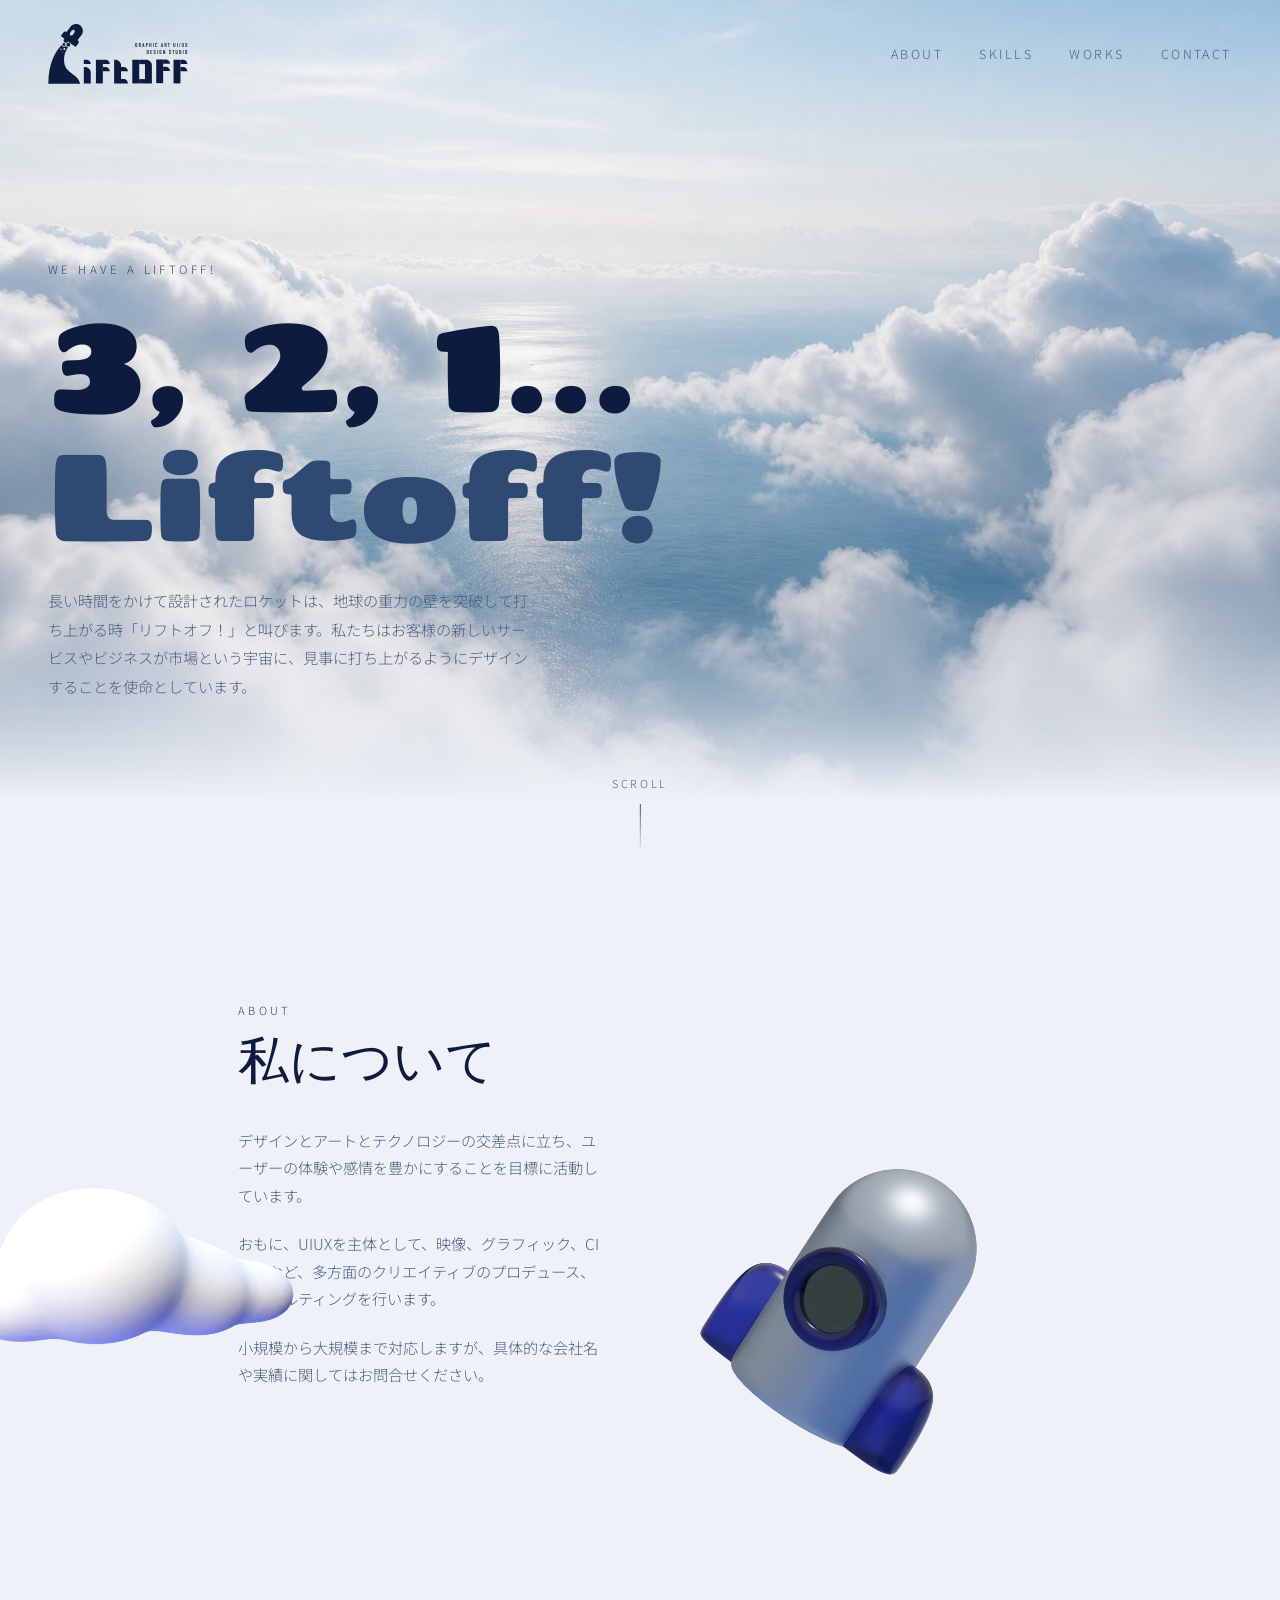
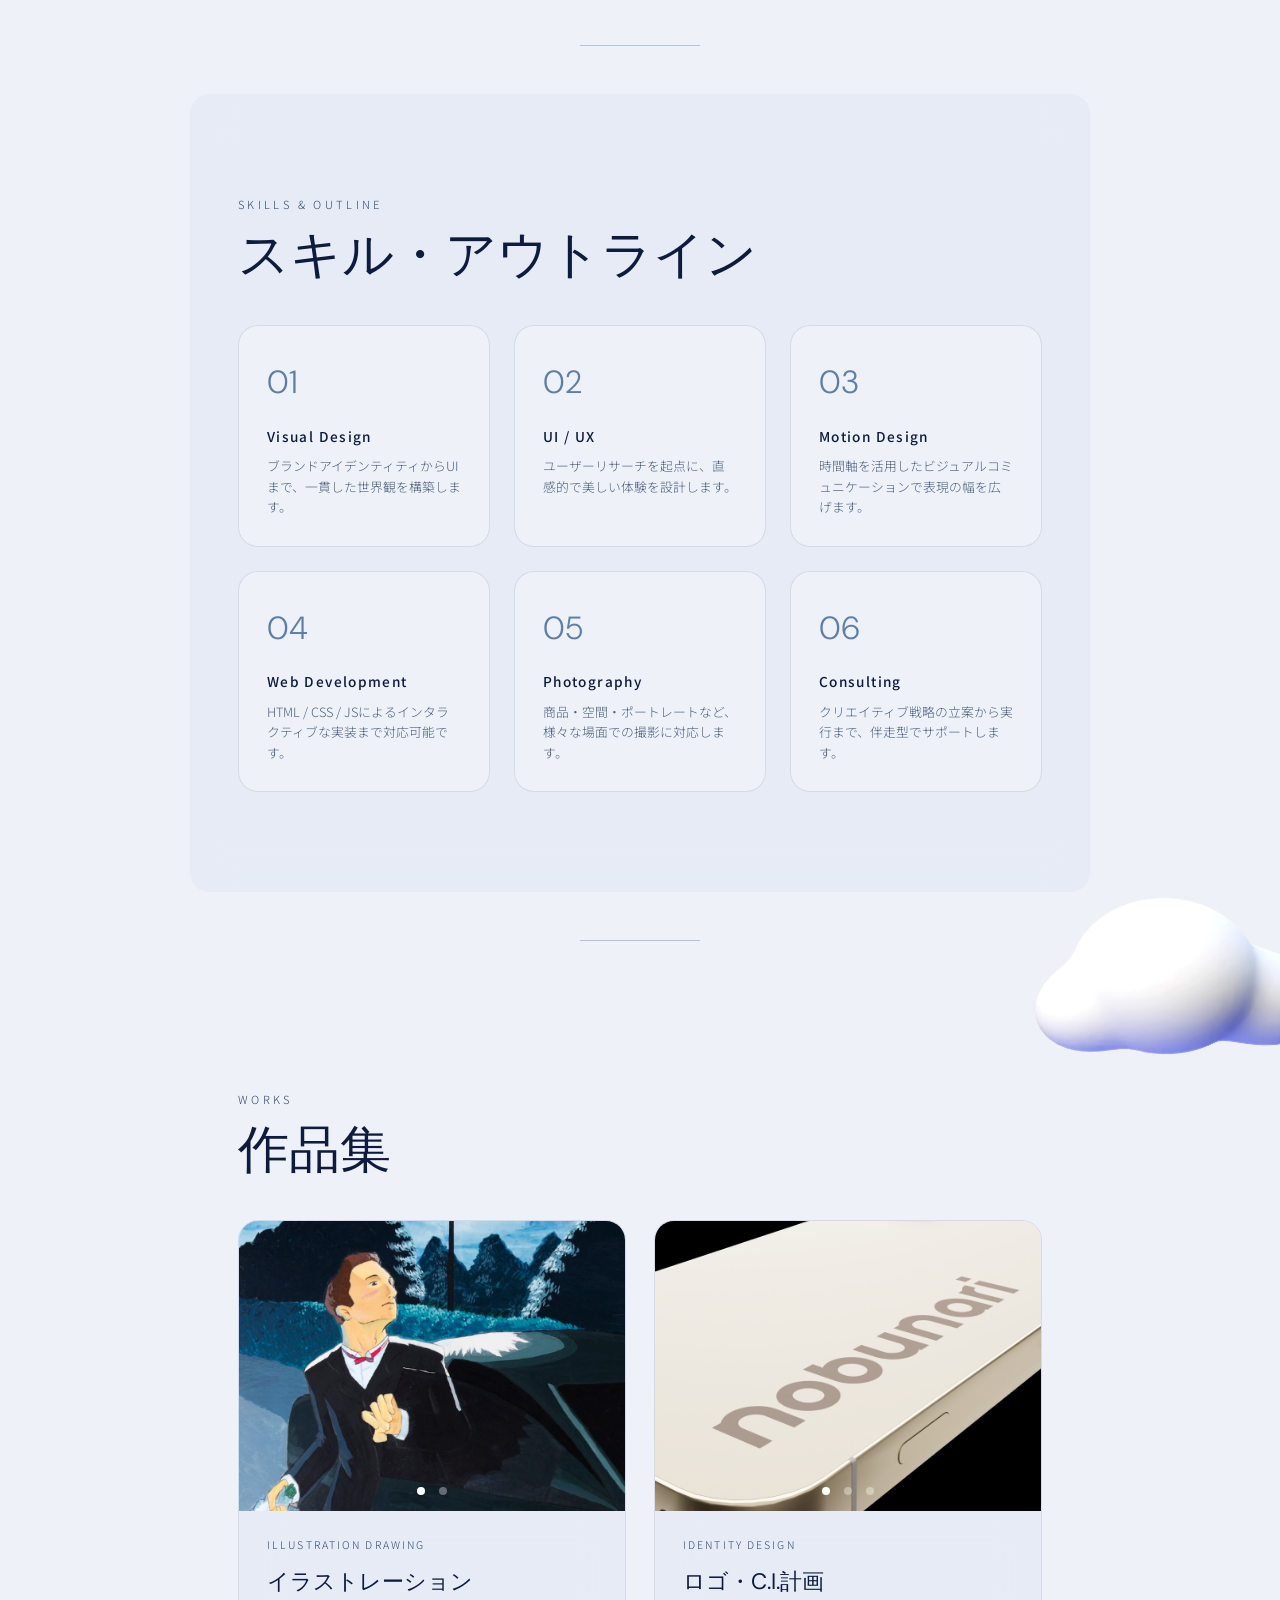
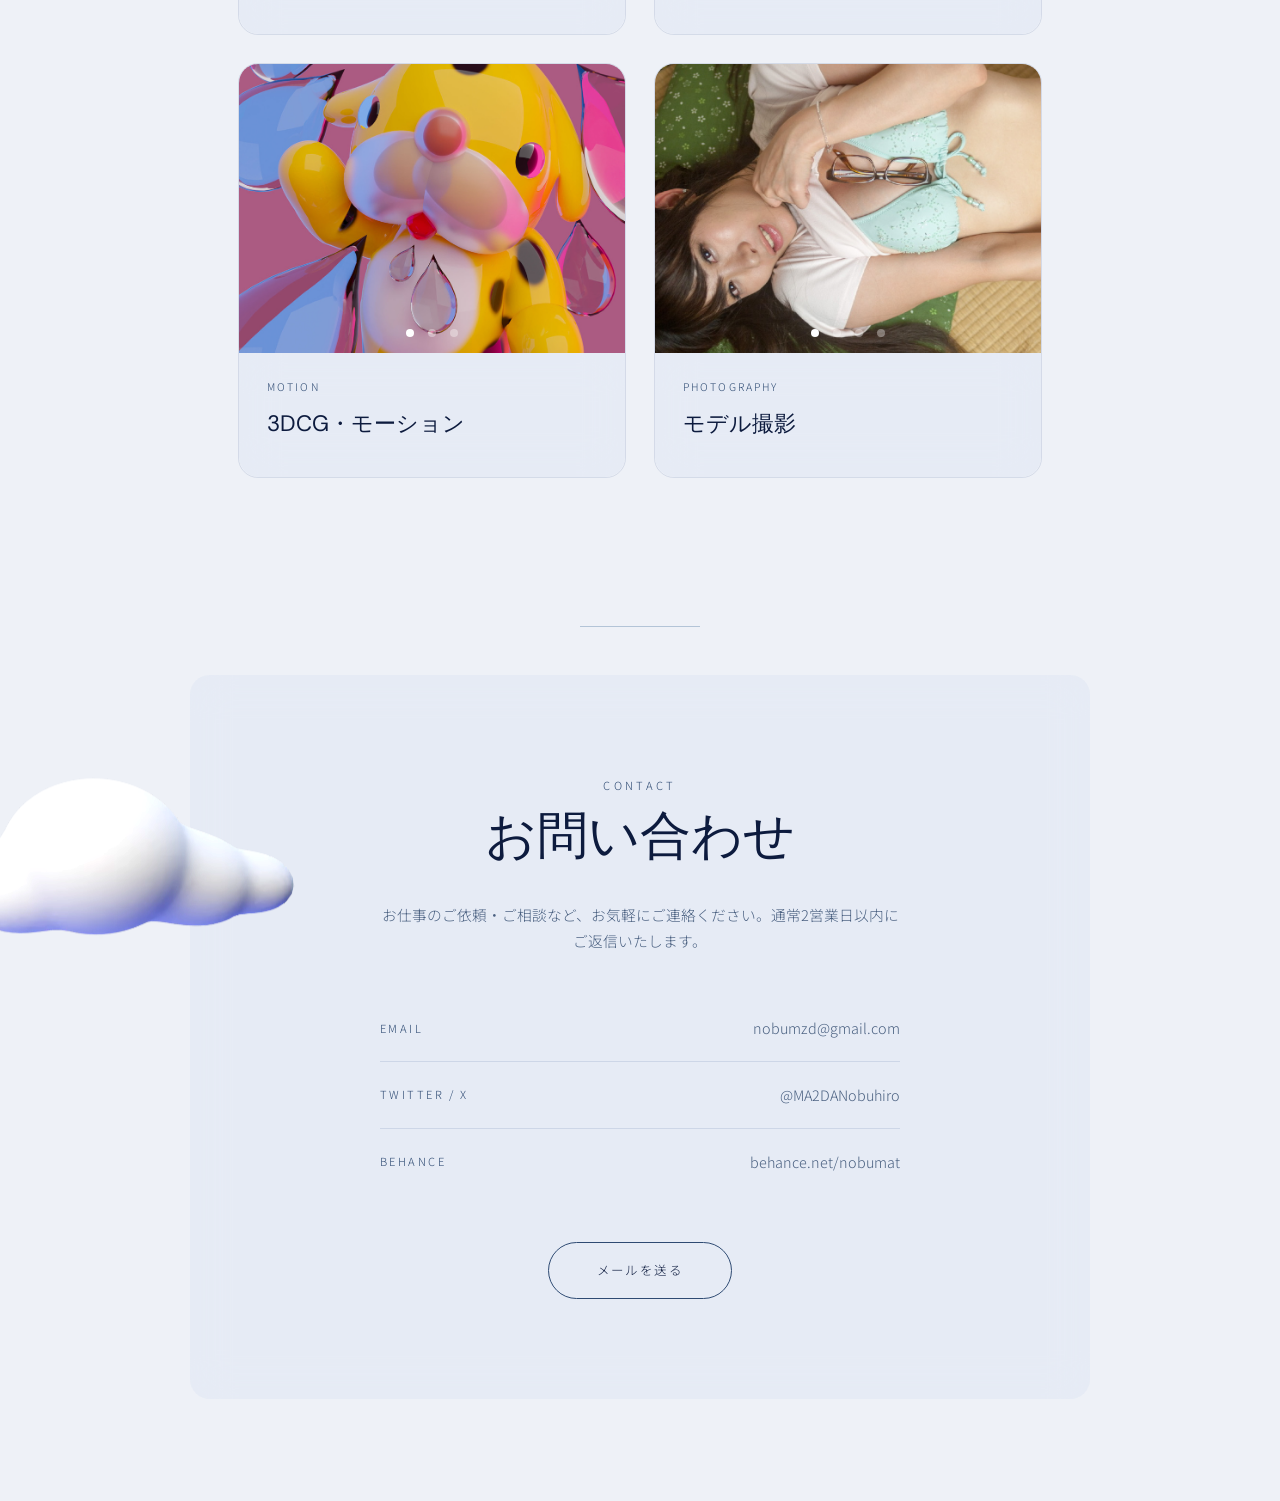
==== commit 85c3e807: "fix: ヒーローリード文の語尾を修正" ====
--- a/index.html
+++ b/index.html
@@ -129,7 +129,7 @@
 <section id="hero">
   <p class="hero-eyebrow">We have a Liftoff!</p>
   <h1 class="hero-title">3, 2, 1...<br><em>Liftoff!</em></h1>
-  <p class="hero-sub">長い時間をかけて設計されたロケットは、地球の重力の壁を突破して打ち上がる時「リフトオフ！」と叫びます。私たちはお客様の新しいサービスやビジネスが市場という宇宙に、見事に打ち上がるようにデザインすることです。</p>
+  <p class="hero-sub">長い時間をかけて設計されたロケットは、地球の重力の壁を突破して打ち上がる時「リフトオフ！」と叫びます。私たちはお客様の新しいサービスやビジネスが市場という宇宙に、見事に打ち上がるようにデザインすることを使命としています。</p>
   <p class="hero-scroll-hint">Scroll</p>
 </section>
 
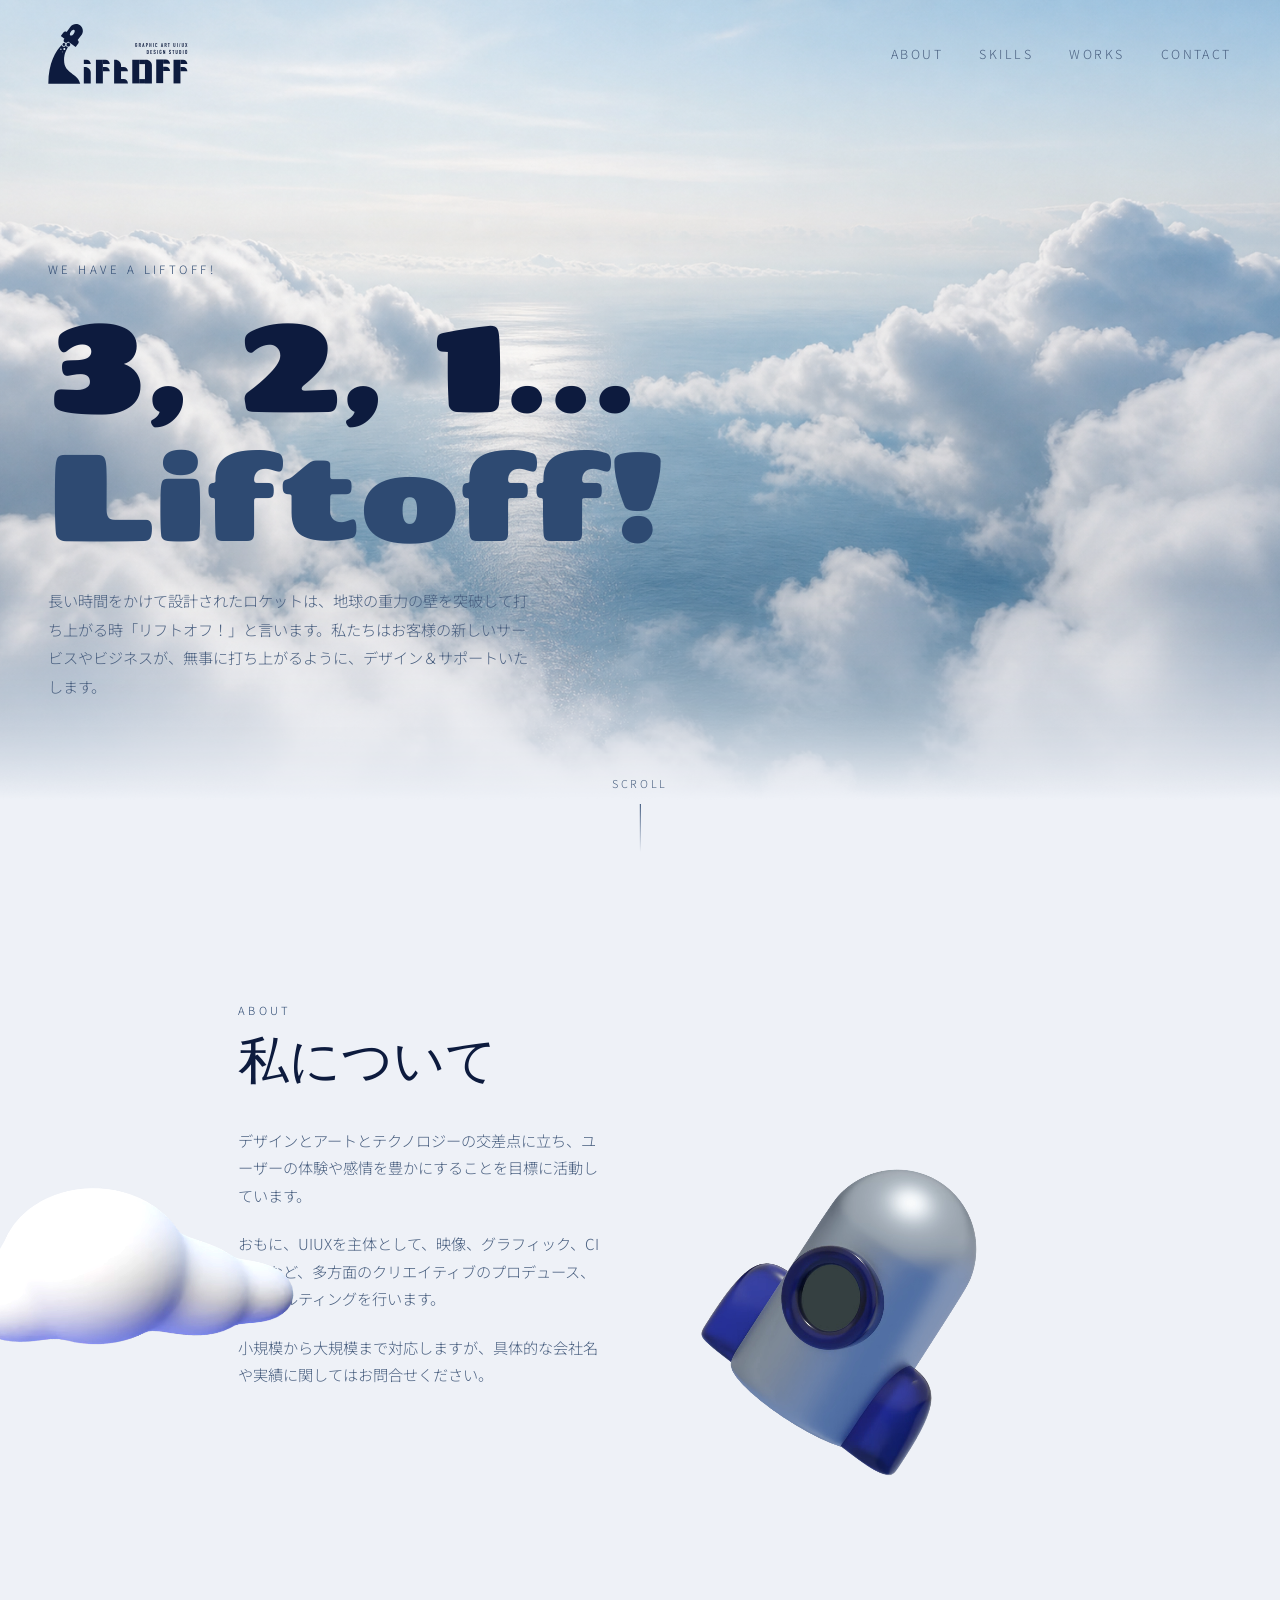
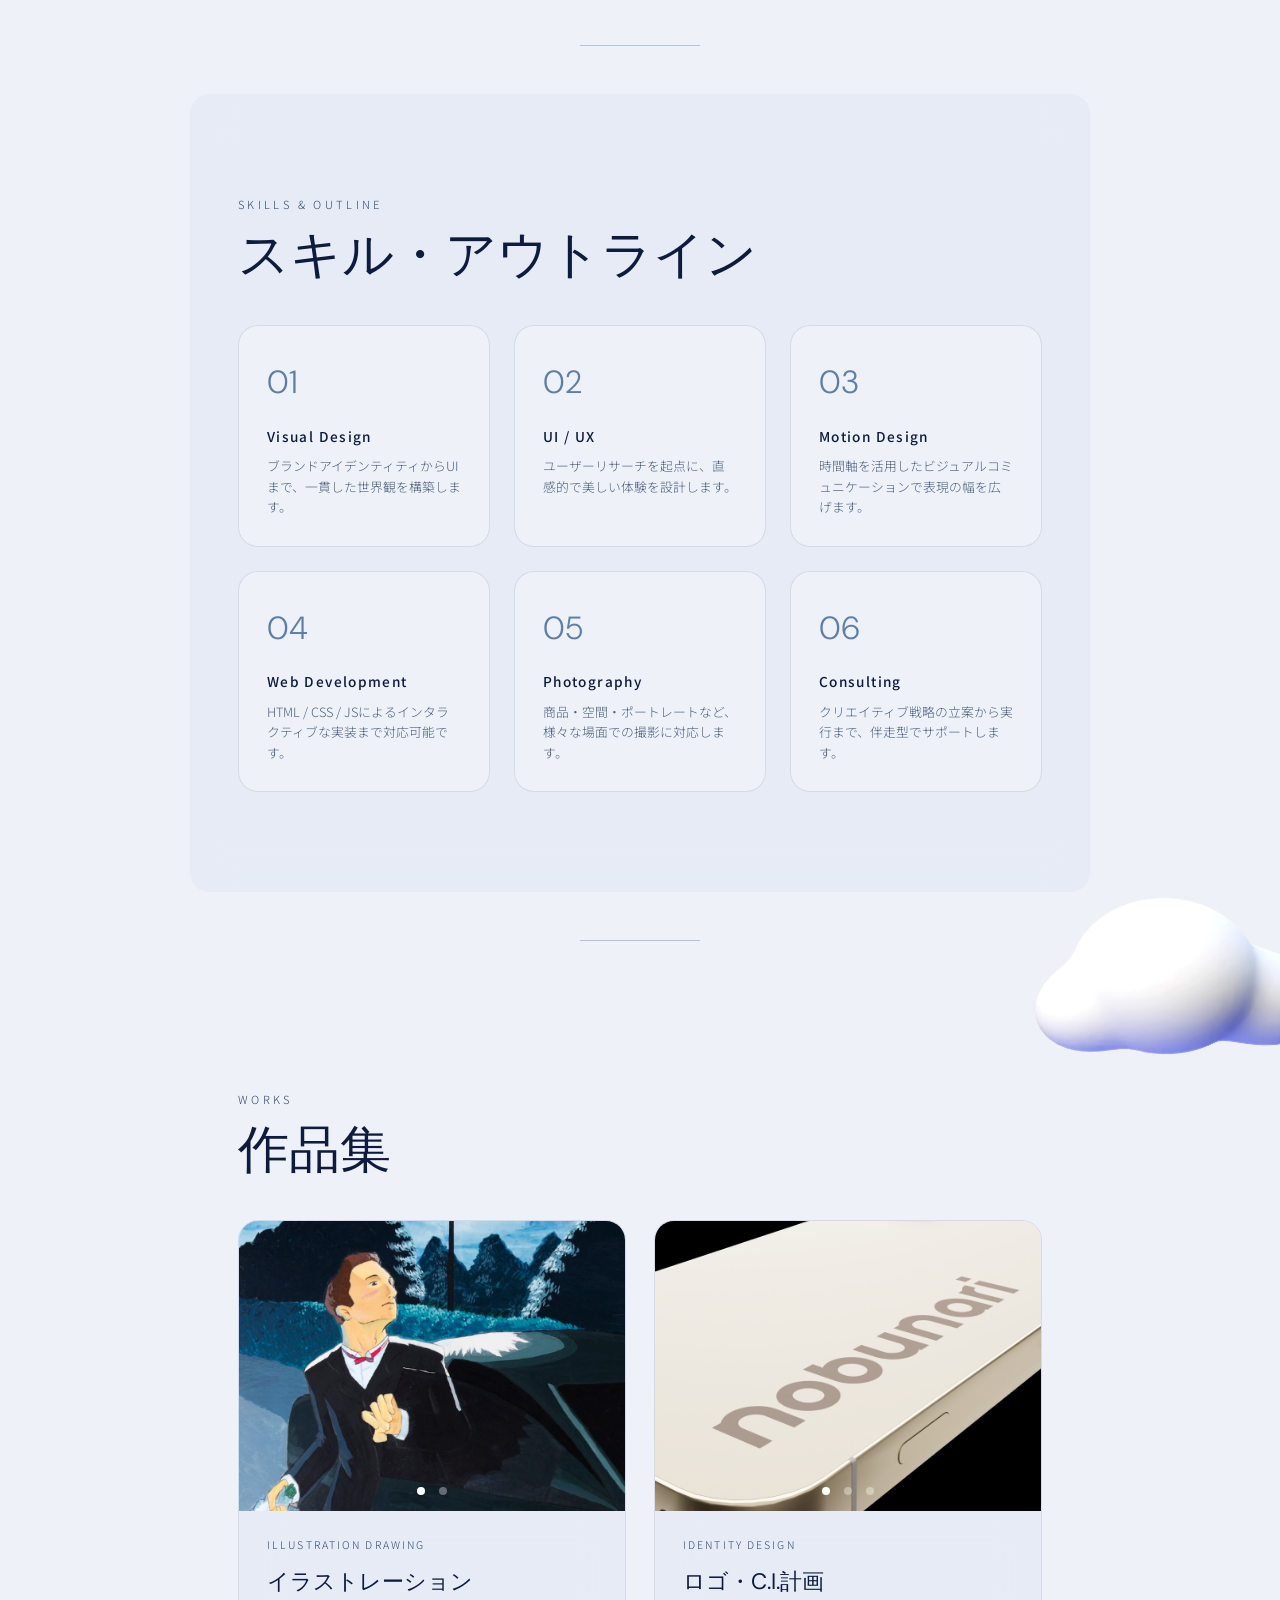
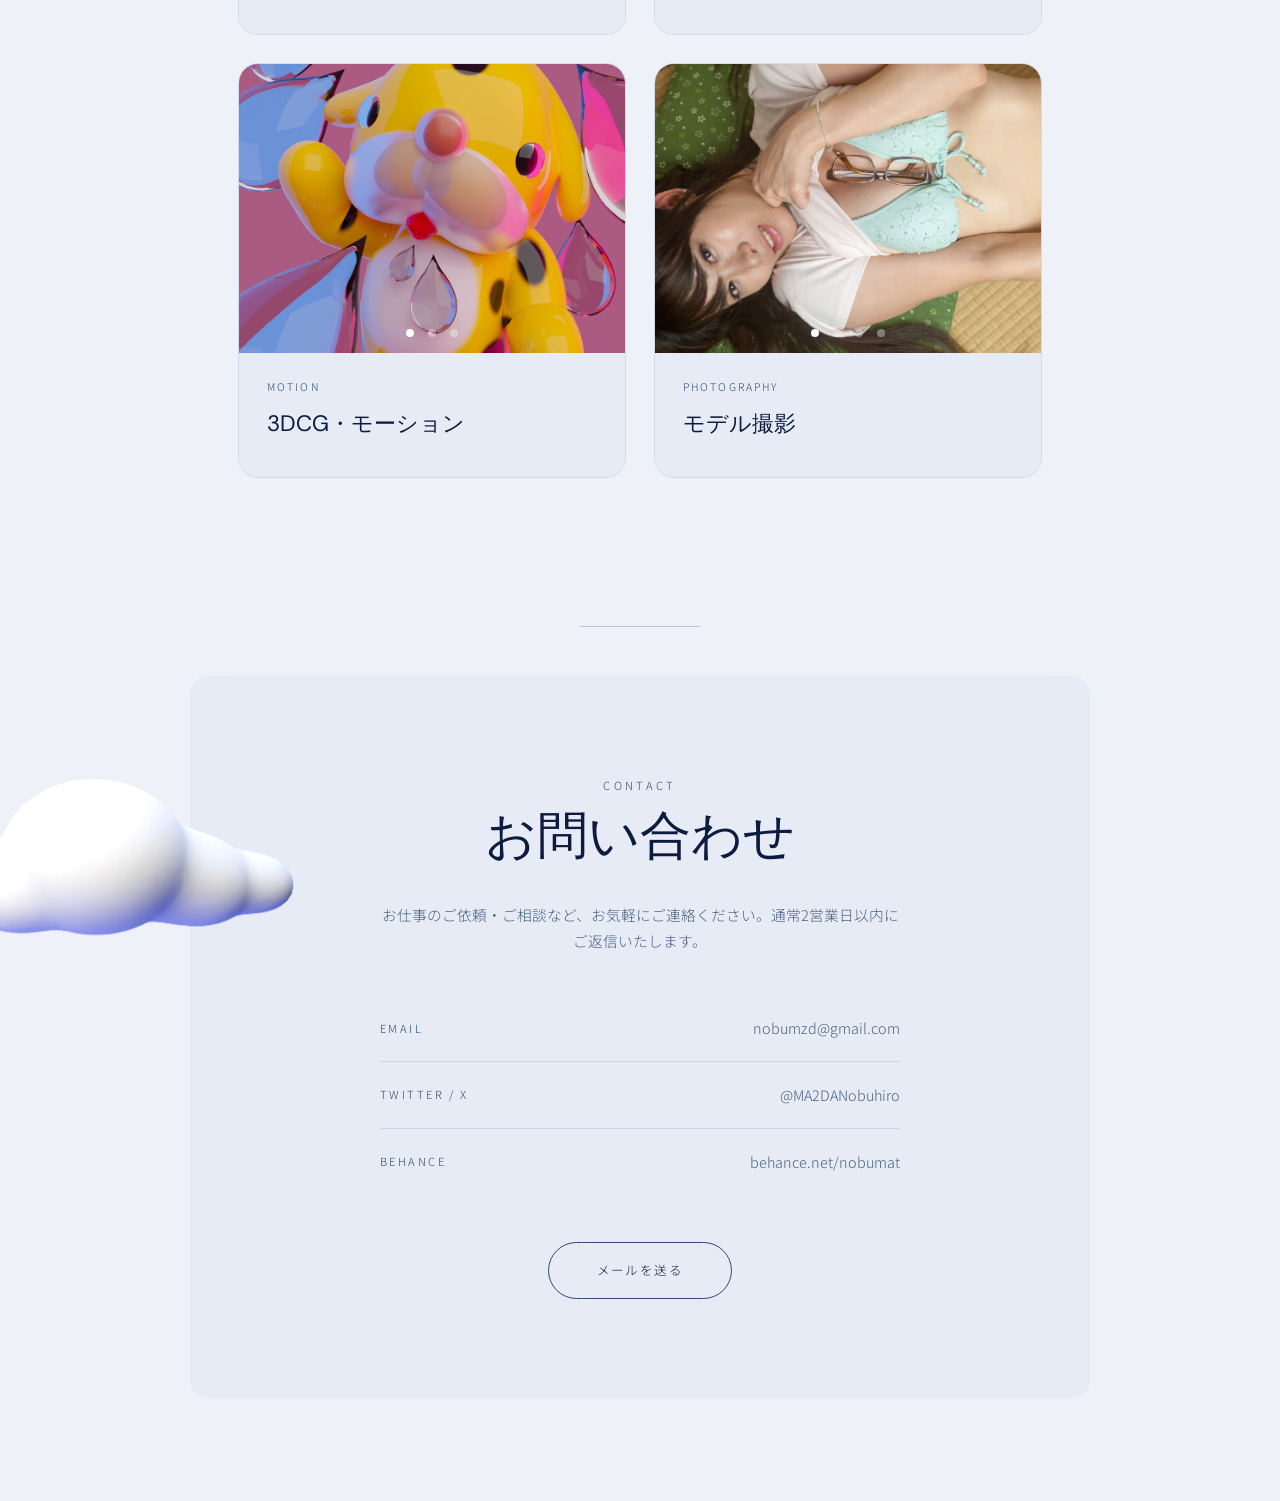
==== commit 547ceec5: "update: ヒーローリード文を更新" ====
--- a/index.html
+++ b/index.html
@@ -129,7 +129,7 @@
 <section id="hero">
   <p class="hero-eyebrow">We have a Liftoff!</p>
   <h1 class="hero-title">3, 2, 1...<br><em>Liftoff!</em></h1>
-  <p class="hero-sub">長い時間をかけて設計されたロケットは、地球の重力の壁を突破して打ち上がる時「リフトオフ！」と叫びます。私たちはお客様の新しいサービスやビジネスが市場という宇宙に、見事に打ち上がるようにデザインすることを使命としています。</p>
+  <p class="hero-sub">長い時間をかけて設計されたロケットは、地球の重力の壁を突破して打ち上がる時「リフトオフ！」と言います。私たちはお客様の新しいサービスやビジネスが、無事に打ち上がるように、デザイン＆サポートいたします。</p>
   <p class="hero-scroll-hint">Scroll</p>
 </section>
 
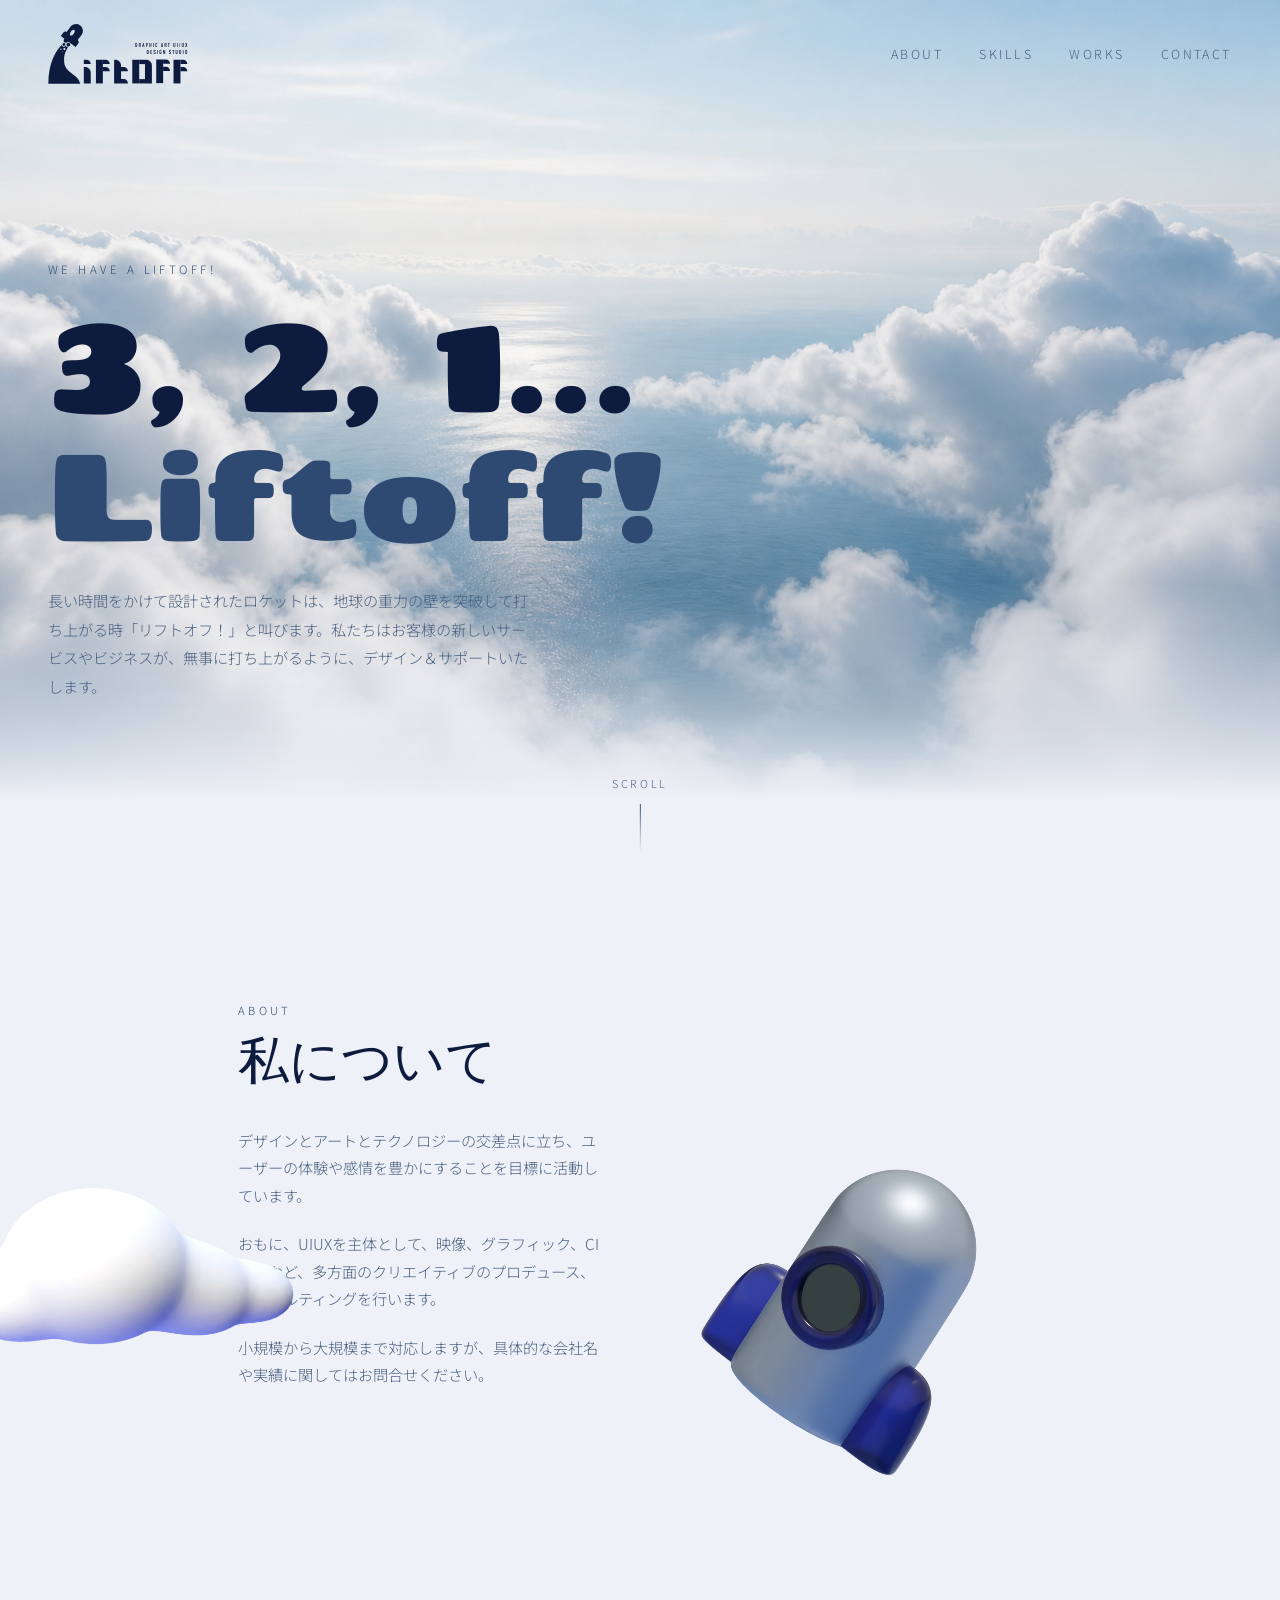
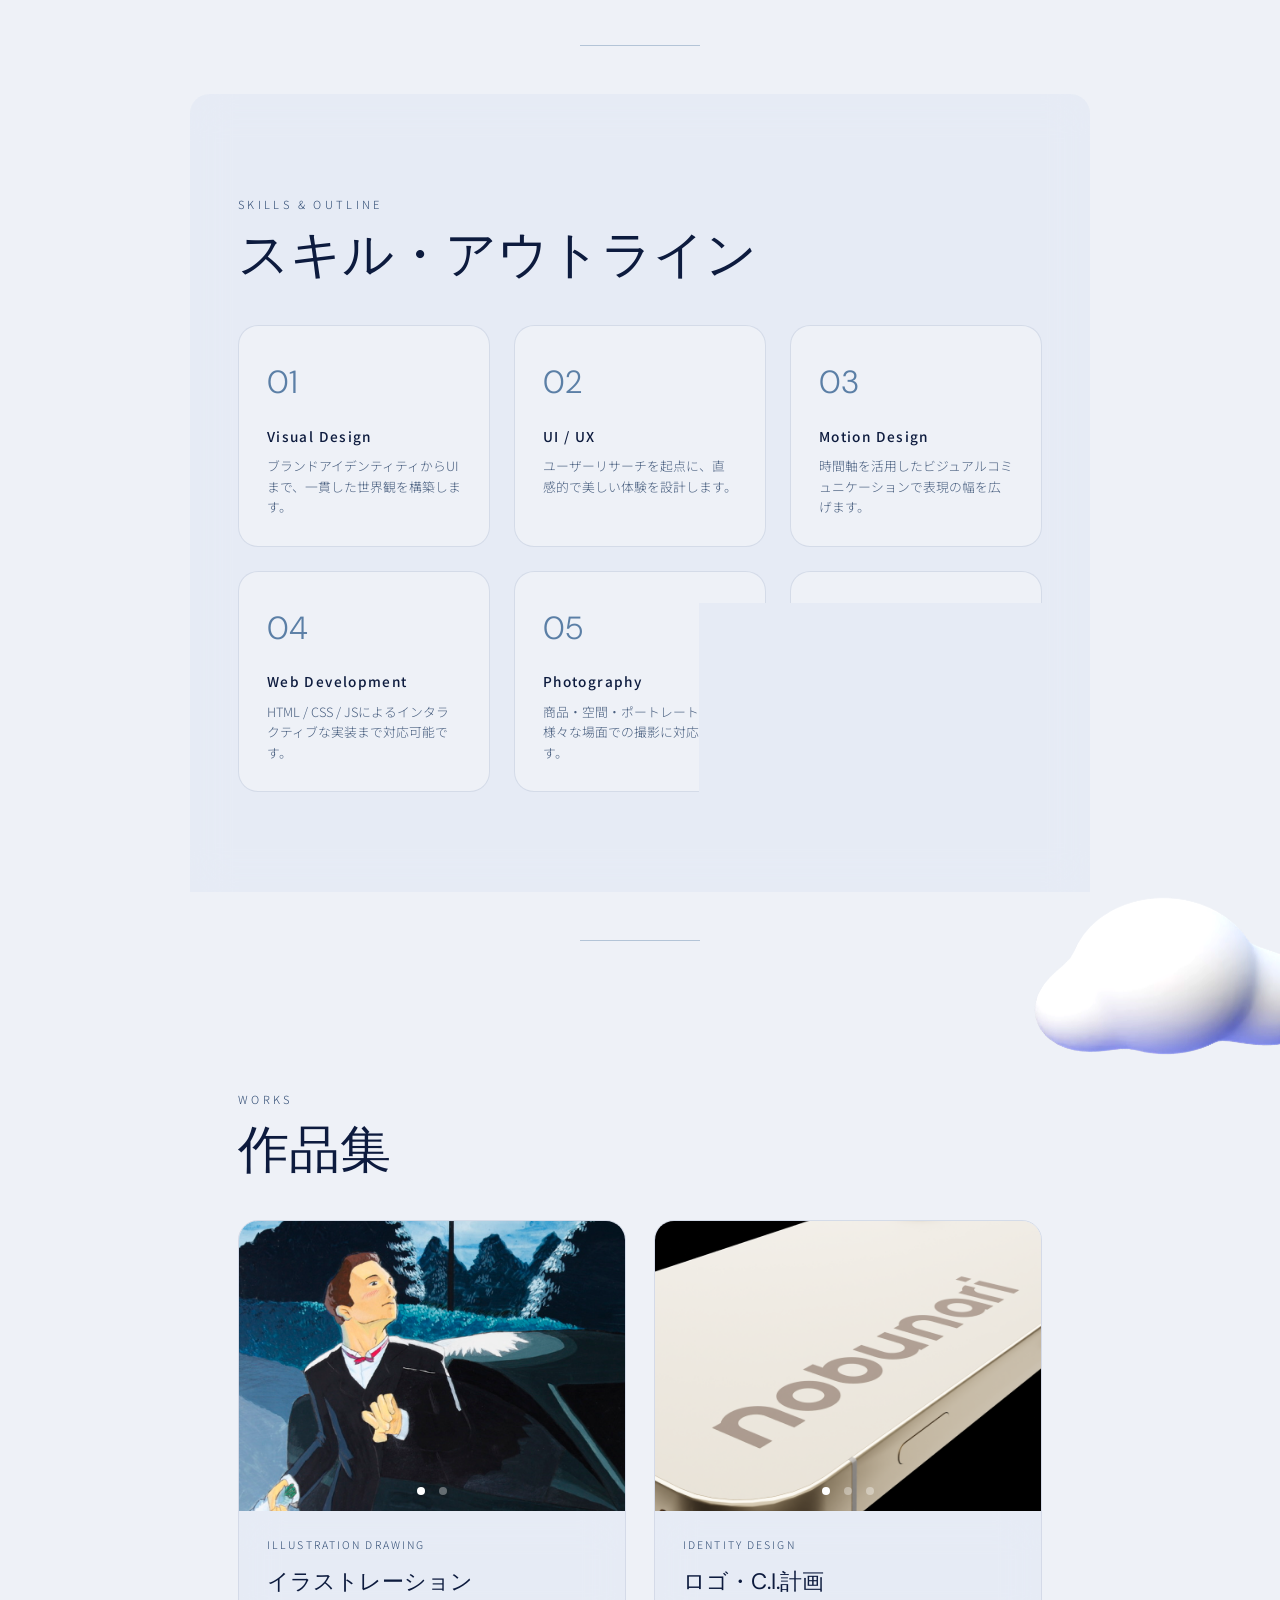
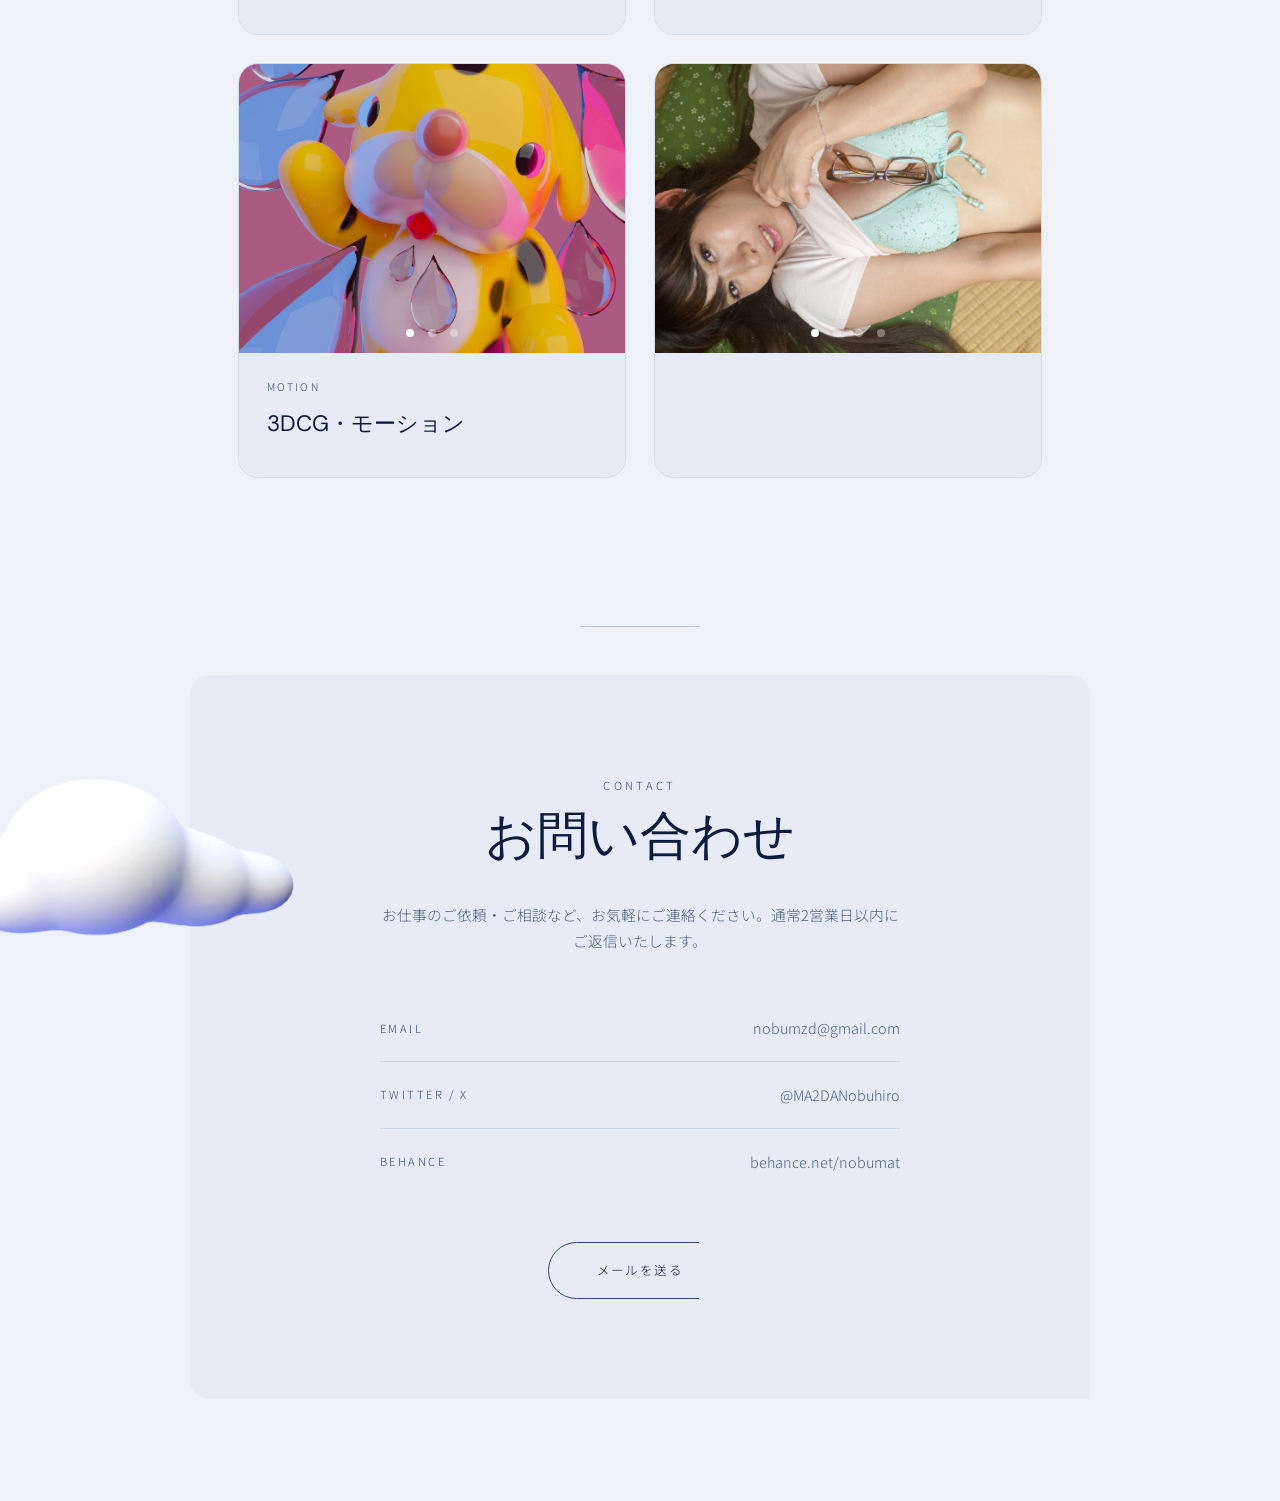
==== commit 57731d66: "fix: 言います→叫びますに変更" ====
--- a/index.html
+++ b/index.html
@@ -129,7 +129,7 @@
 <section id="hero">
   <p class="hero-eyebrow">We have a Liftoff!</p>
   <h1 class="hero-title">3, 2, 1...<br><em>Liftoff!</em></h1>
-  <p class="hero-sub">長い時間をかけて設計されたロケットは、地球の重力の壁を突破して打ち上がる時「リフトオフ！」と言います。私たちはお客様の新しいサービスやビジネスが、無事に打ち上がるように、デザイン＆サポートいたします。</p>
+  <p class="hero-sub">長い時間をかけて設計されたロケットは、地球の重力の壁を突破して打ち上がる時「リフトオフ！」と叫びます。私たちはお客様の新しいサービスやビジネスが、無事に打ち上がるように、デザイン＆サポートいたします。</p>
   <p class="hero-scroll-hint">Scroll</p>
 </section>
 
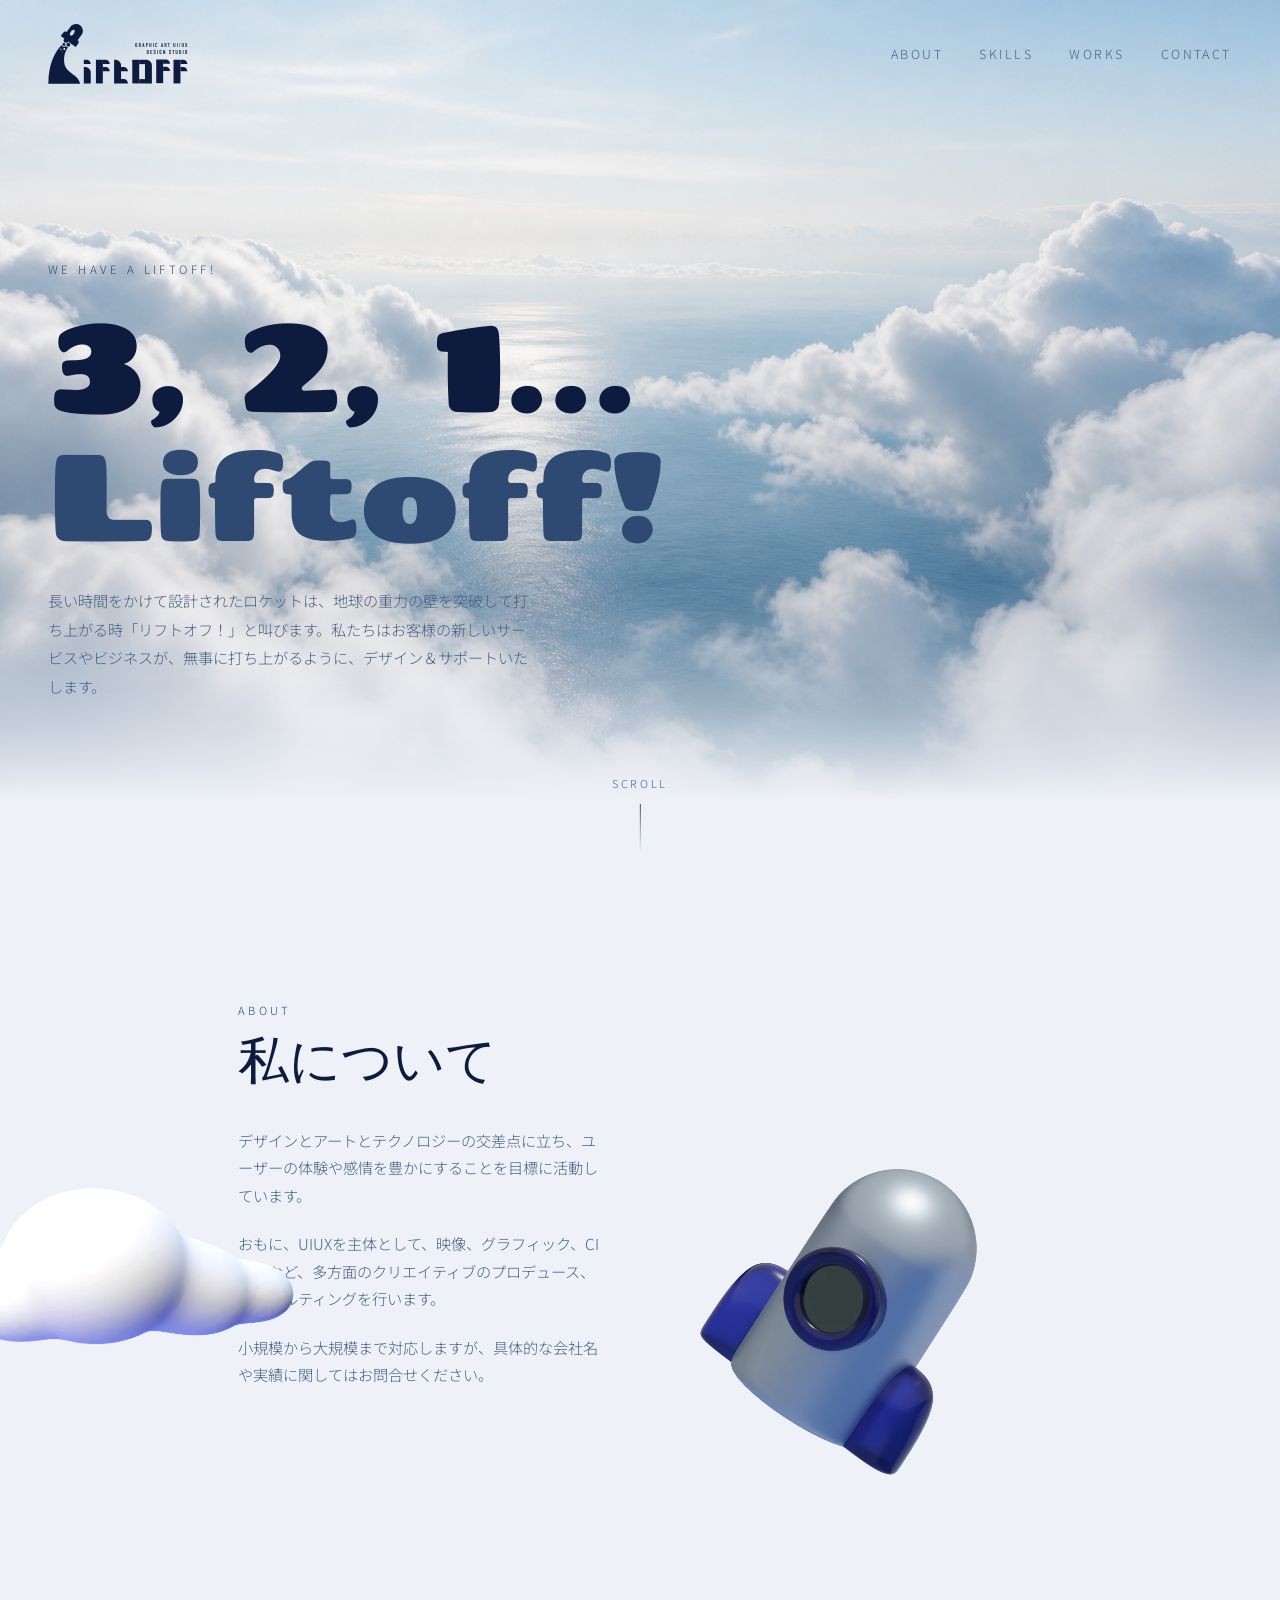
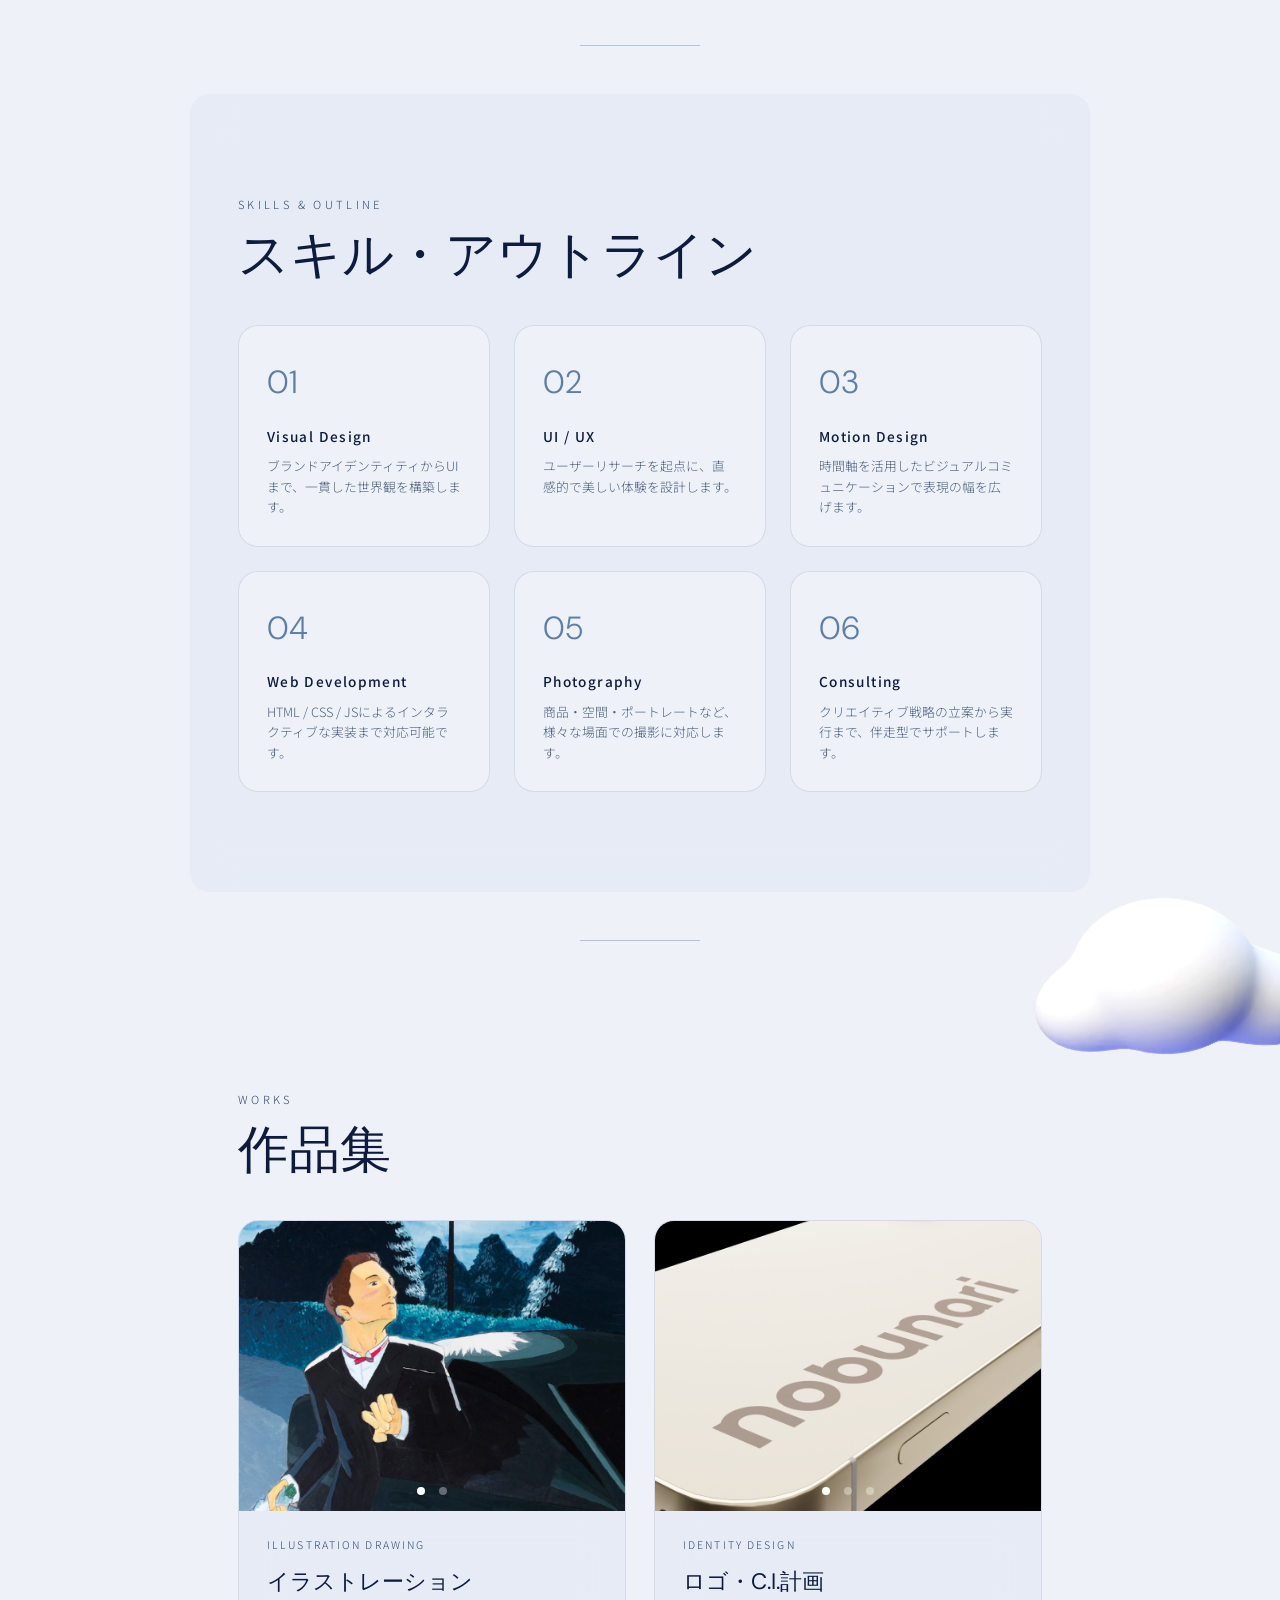
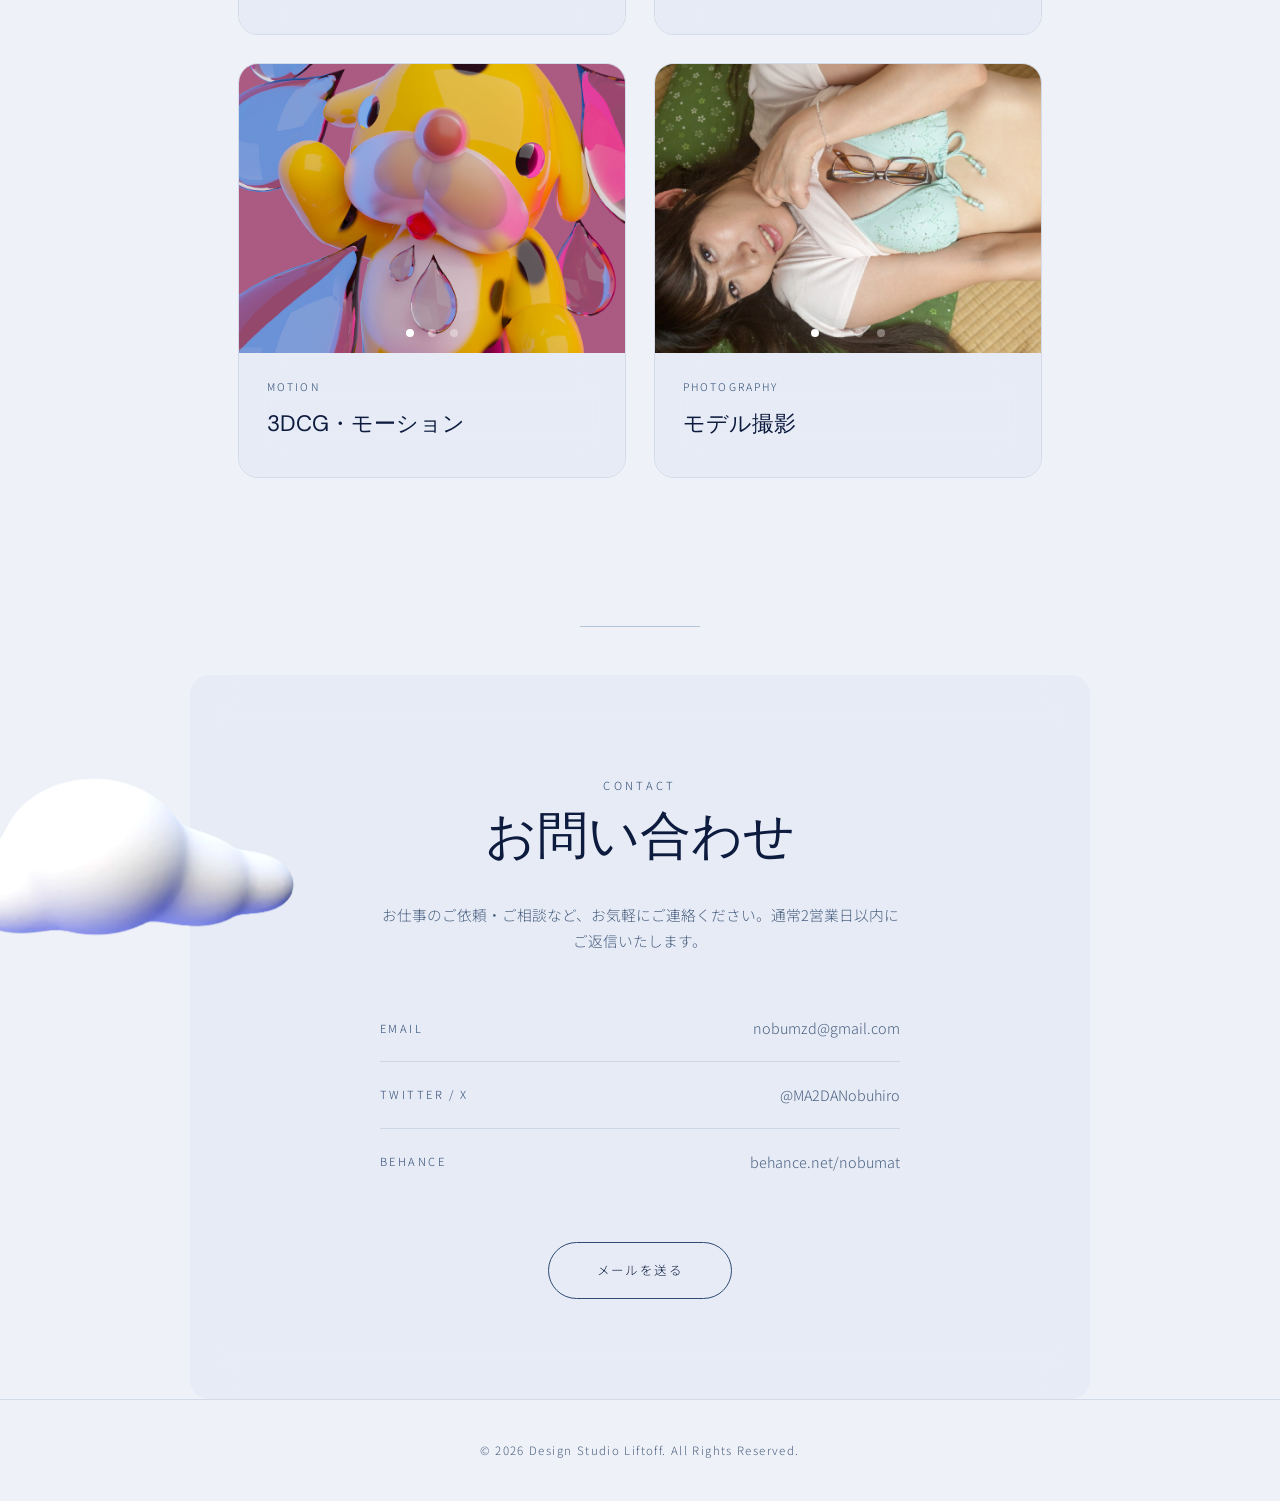
==== commit 192a5684: "feat: faviconとapple-touch-iconを追加" ====
--- a/index.html
+++ b/index.html
@@ -7,6 +7,8 @@
 <link rel="preconnect" href="https://fonts.googleapis.com">
 <link rel="preconnect" href="https://fonts.gstatic.com" crossorigin>
 <link href="https://fonts.googleapis.com/css2?family=Noto+Sans+JP:wght@300;400;500&family=DM+Sans:ital,wght@0,300;0,400;0,500;1,300&family=Chango&display=swap" rel="stylesheet">
+<link rel="icon" href="img/favicon.png" type="image/png">
+<link rel="apple-touch-icon" href="img/favicon.png">
 <link rel="stylesheet" href="css/style.css">
 <!-- ライトモードのヒーロー背景画像を優先プリロード -->
 <link rel="preload" as="image" href="img/sea_gradation2.png" media="(prefers-color-scheme: light)">
--- a/css/style.css
+++ b/css/style.css
@@ -569,9 +569,8 @@
   text-align: center; padding: 40px 48px;
   font-size: 0.72rem; color: var(--text-muted); letter-spacing: 0.12em;
   border-top: 0.5px solid var(--border);
-  opacity: 0; transition: opacity 0.8s ease;
-}
-footer.in { opacity: 1; }
+  opacity: 1;
+}
 
 /* ===================== TABLET ===================== */
 @media (max-width: 1024px) {
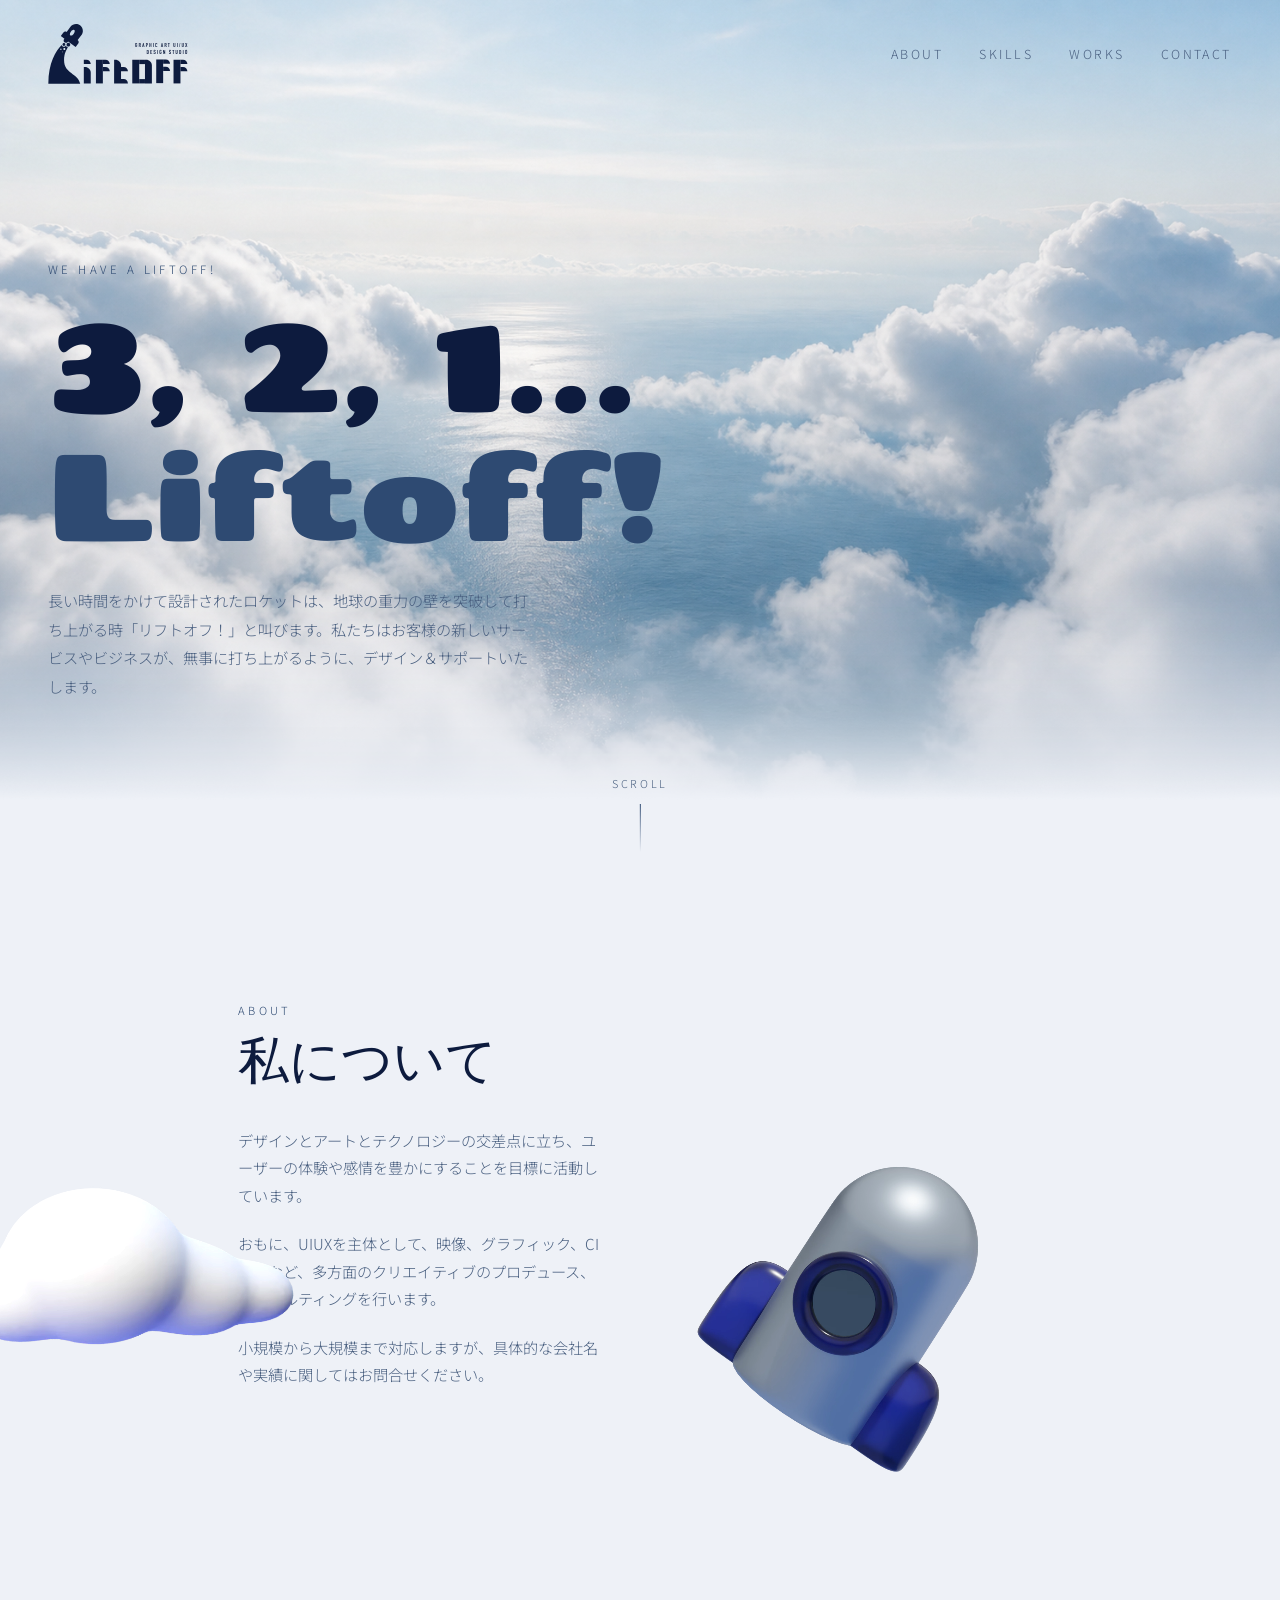
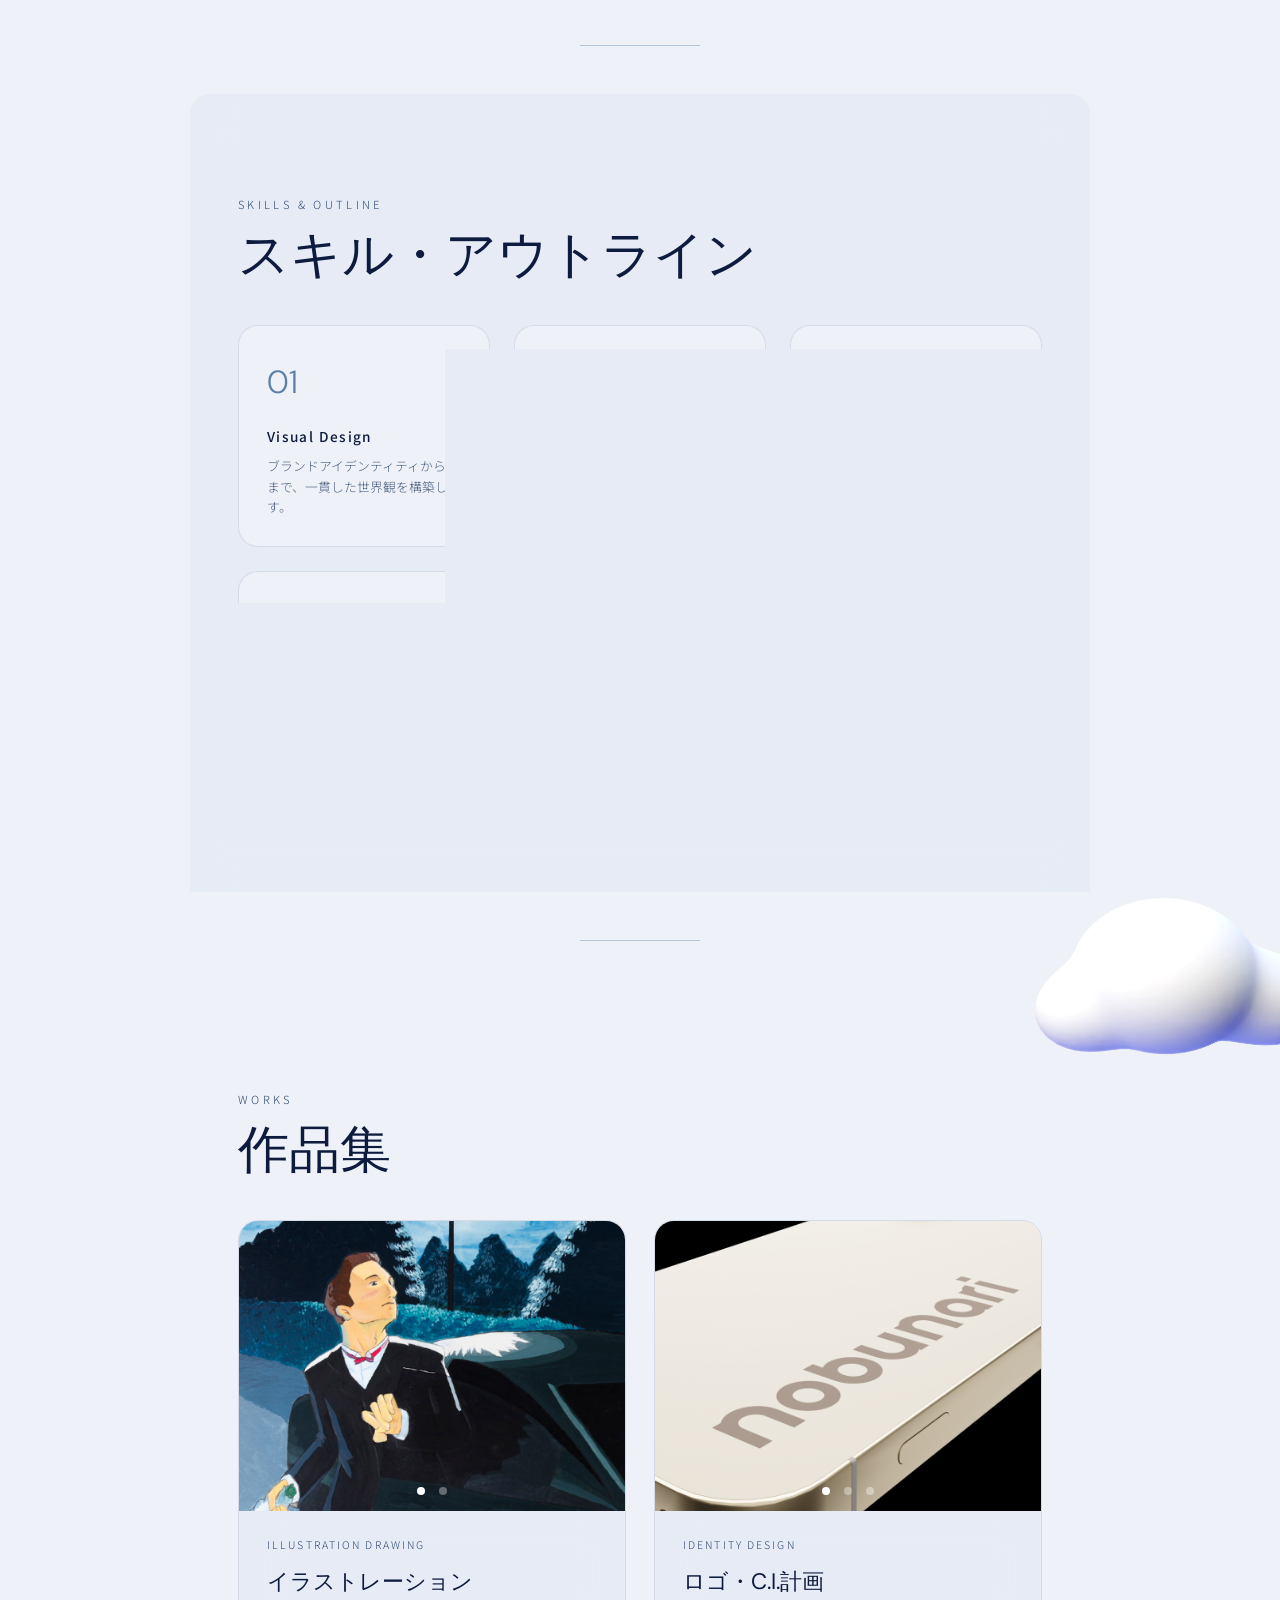
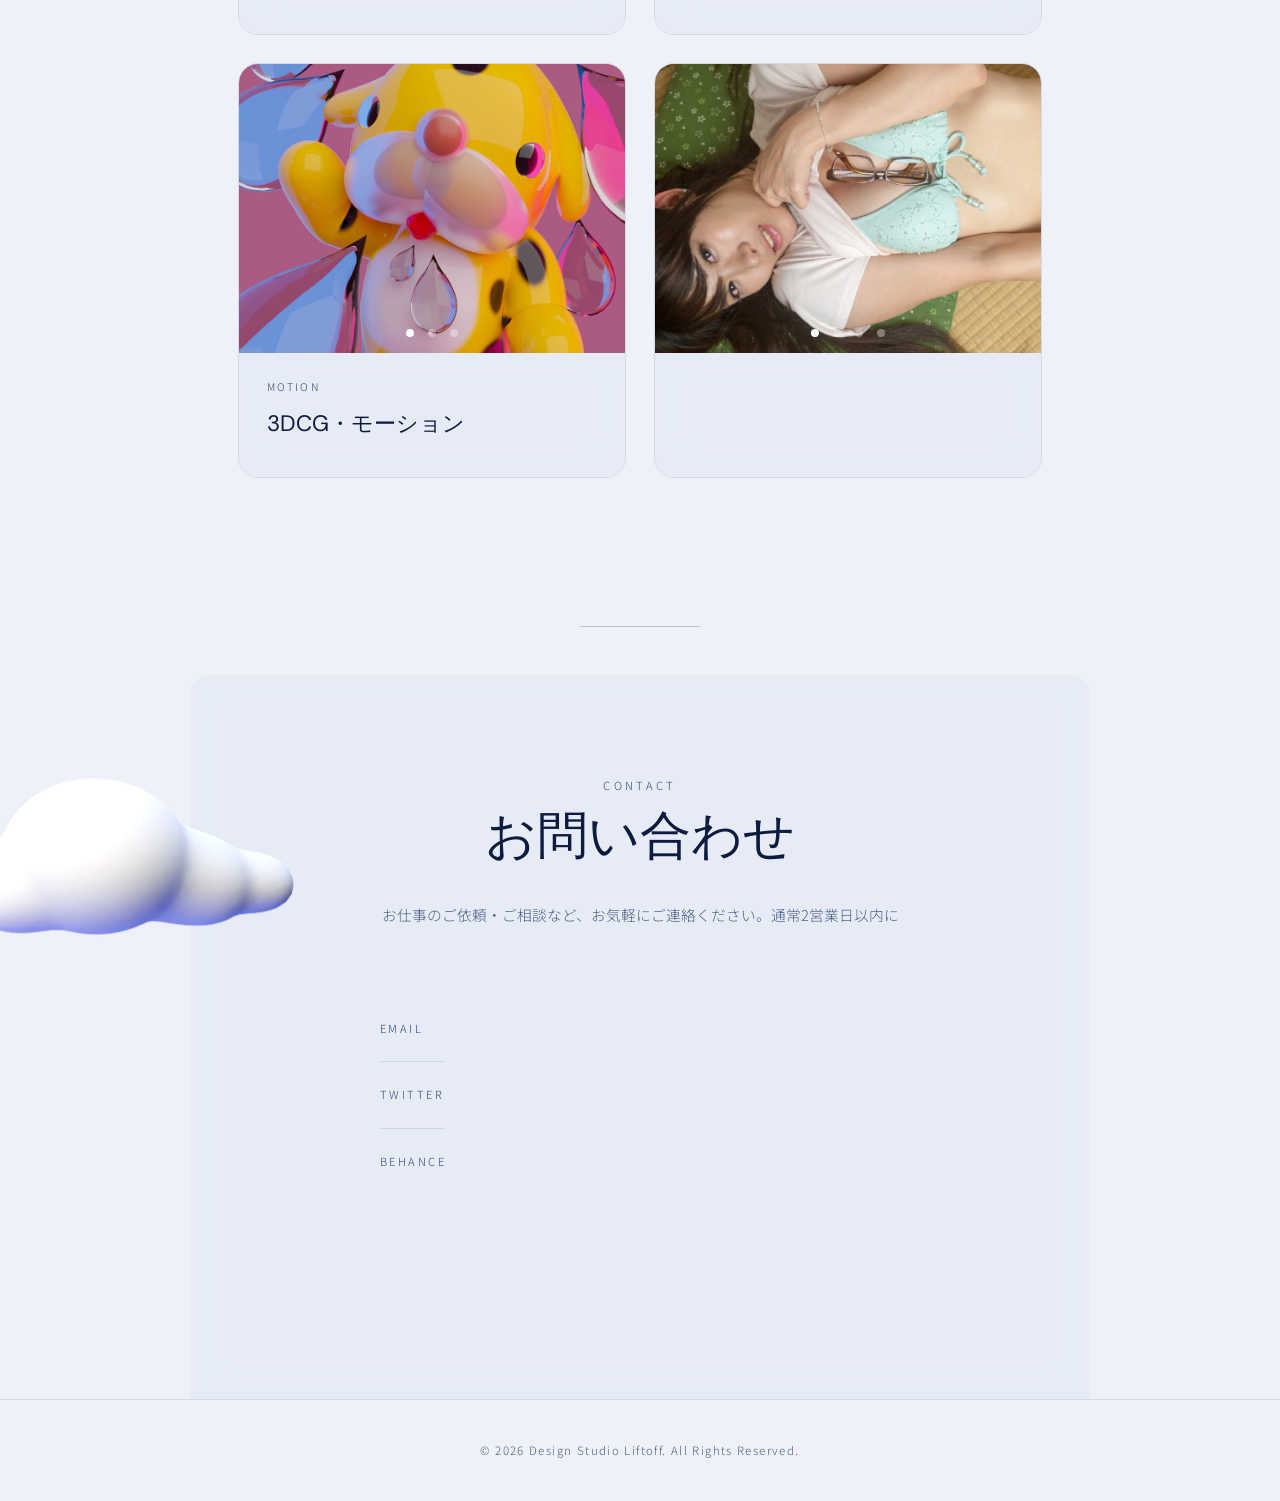
==== commit 2232fee3: "feat: OGP・Twitter Cardメタタグを追加" ====
--- a/index.html
+++ b/index.html
@@ -7,6 +7,19 @@
 <link rel="preconnect" href="https://fonts.googleapis.com">
 <link rel="preconnect" href="https://fonts.gstatic.com" crossorigin>
 <link href="https://fonts.googleapis.com/css2?family=Noto+Sans+JP:wght@300;400;500&family=DM+Sans:ital,wght@0,300;0,400;0,500;1,300&family=Chango&display=swap" rel="stylesheet">
+<!-- OGP -->
+<meta property="og:title" content="Design Studio Liftoff">
+<meta property="og:description" content="長い時間をかけて設計されたロケットは、地球の重力の壁を突破して打ち上がる時「リフトオフ！」と叫びます。私たちはお客様の新しいサービスやビジネスが、無事に打ち上がるように、デザイン＆サポートいたします。">
+<meta property="og:type" content="website">
+<meta property="og:url" content="https://nobumzd.github.io">
+<meta property="og:image" content="https://nobumzd.github.io/img/OGP.png">
+<meta property="og:site_name" content="Design Studio Liftoff">
+<meta property="og:locale" content="ja_JP">
+<!-- Twitter/X Card -->
+<meta name="twitter:card" content="summary_large_image">
+<meta name="twitter:title" content="Design Studio Liftoff">
+<meta name="twitter:description" content="長い時間をかけて設計されたロケットは、地球の重力の壁を突破して打ち上がる時「リフトオフ！」と叫びます。私たちはお客様の新しいサービスやビジネスが、無事に打ち上がるように、デザイン＆サポートいたします。">
+<meta name="twitter:image" content="https://nobumzd.github.io/img/OGP.png">
 <link rel="icon" href="img/favicon.png" type="image/png">
 <link rel="apple-touch-icon" href="img/favicon.png">
 <link rel="stylesheet" href="css/style.css">
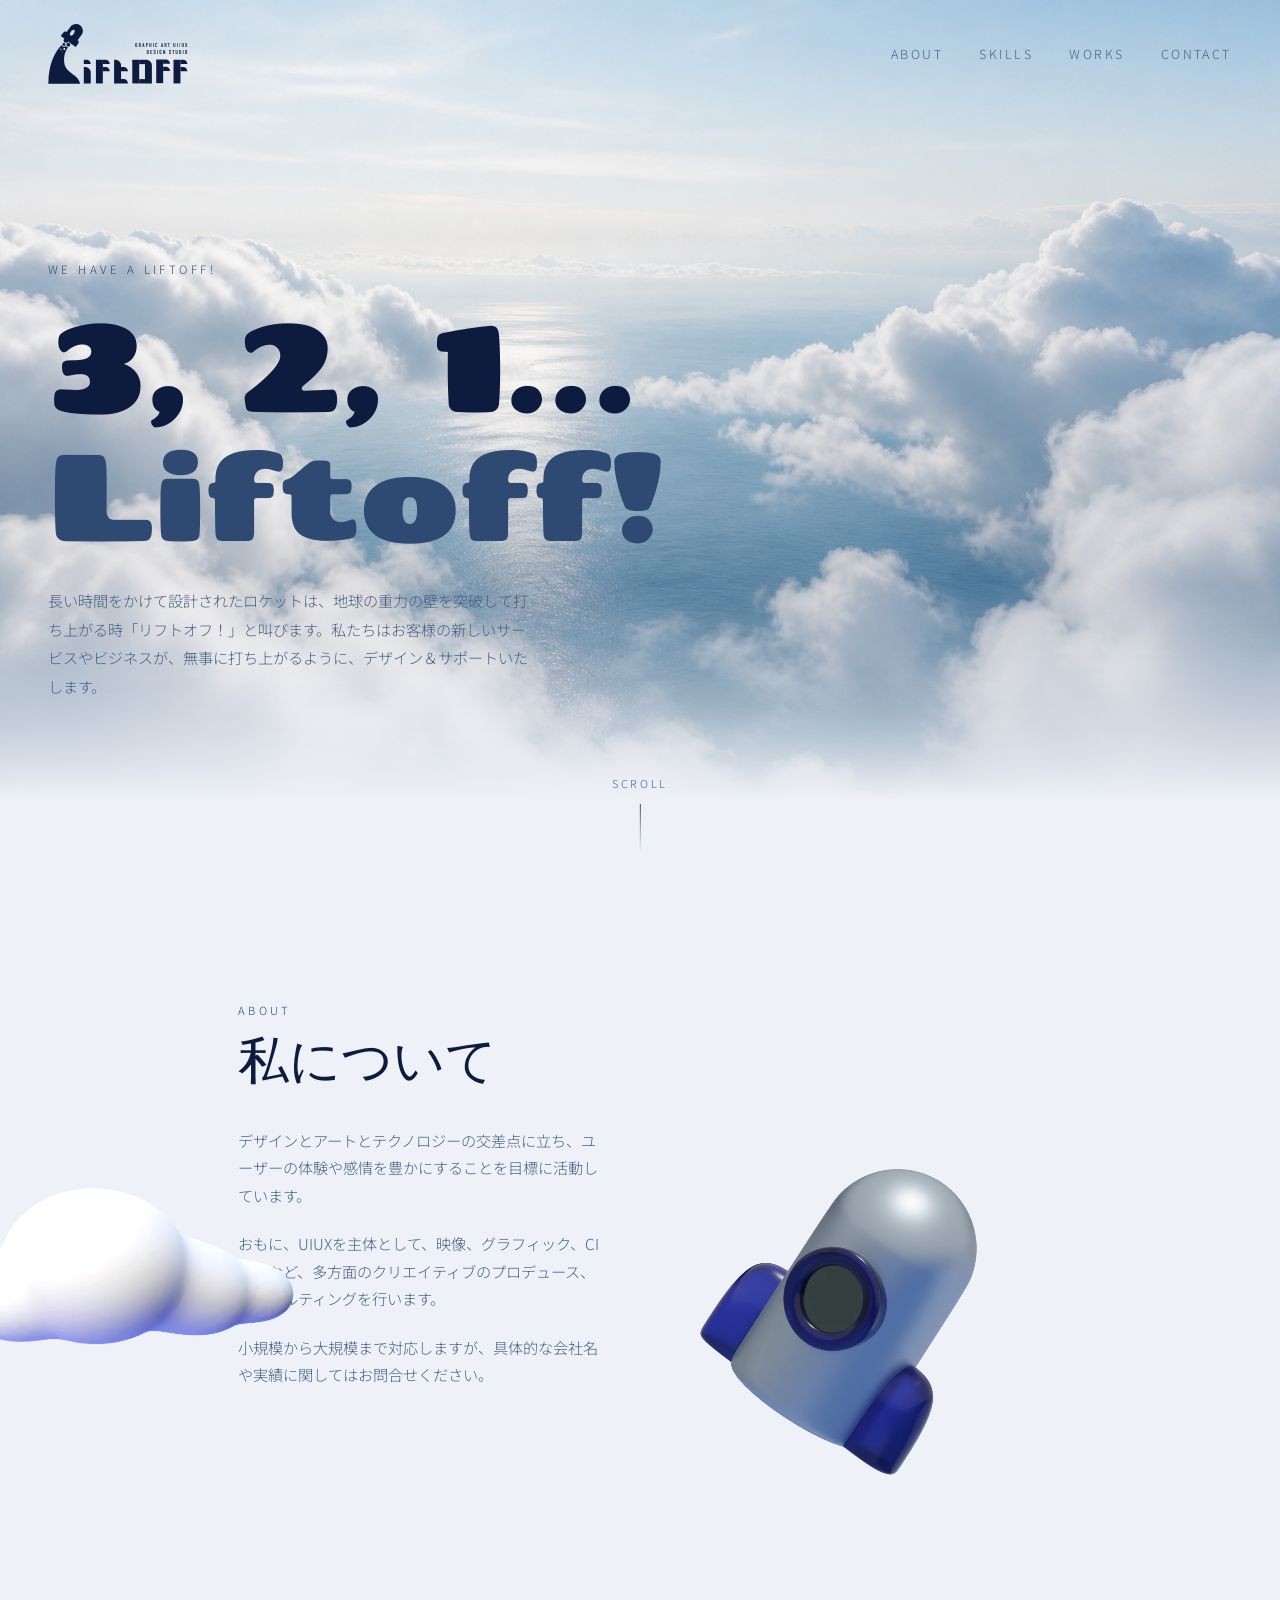
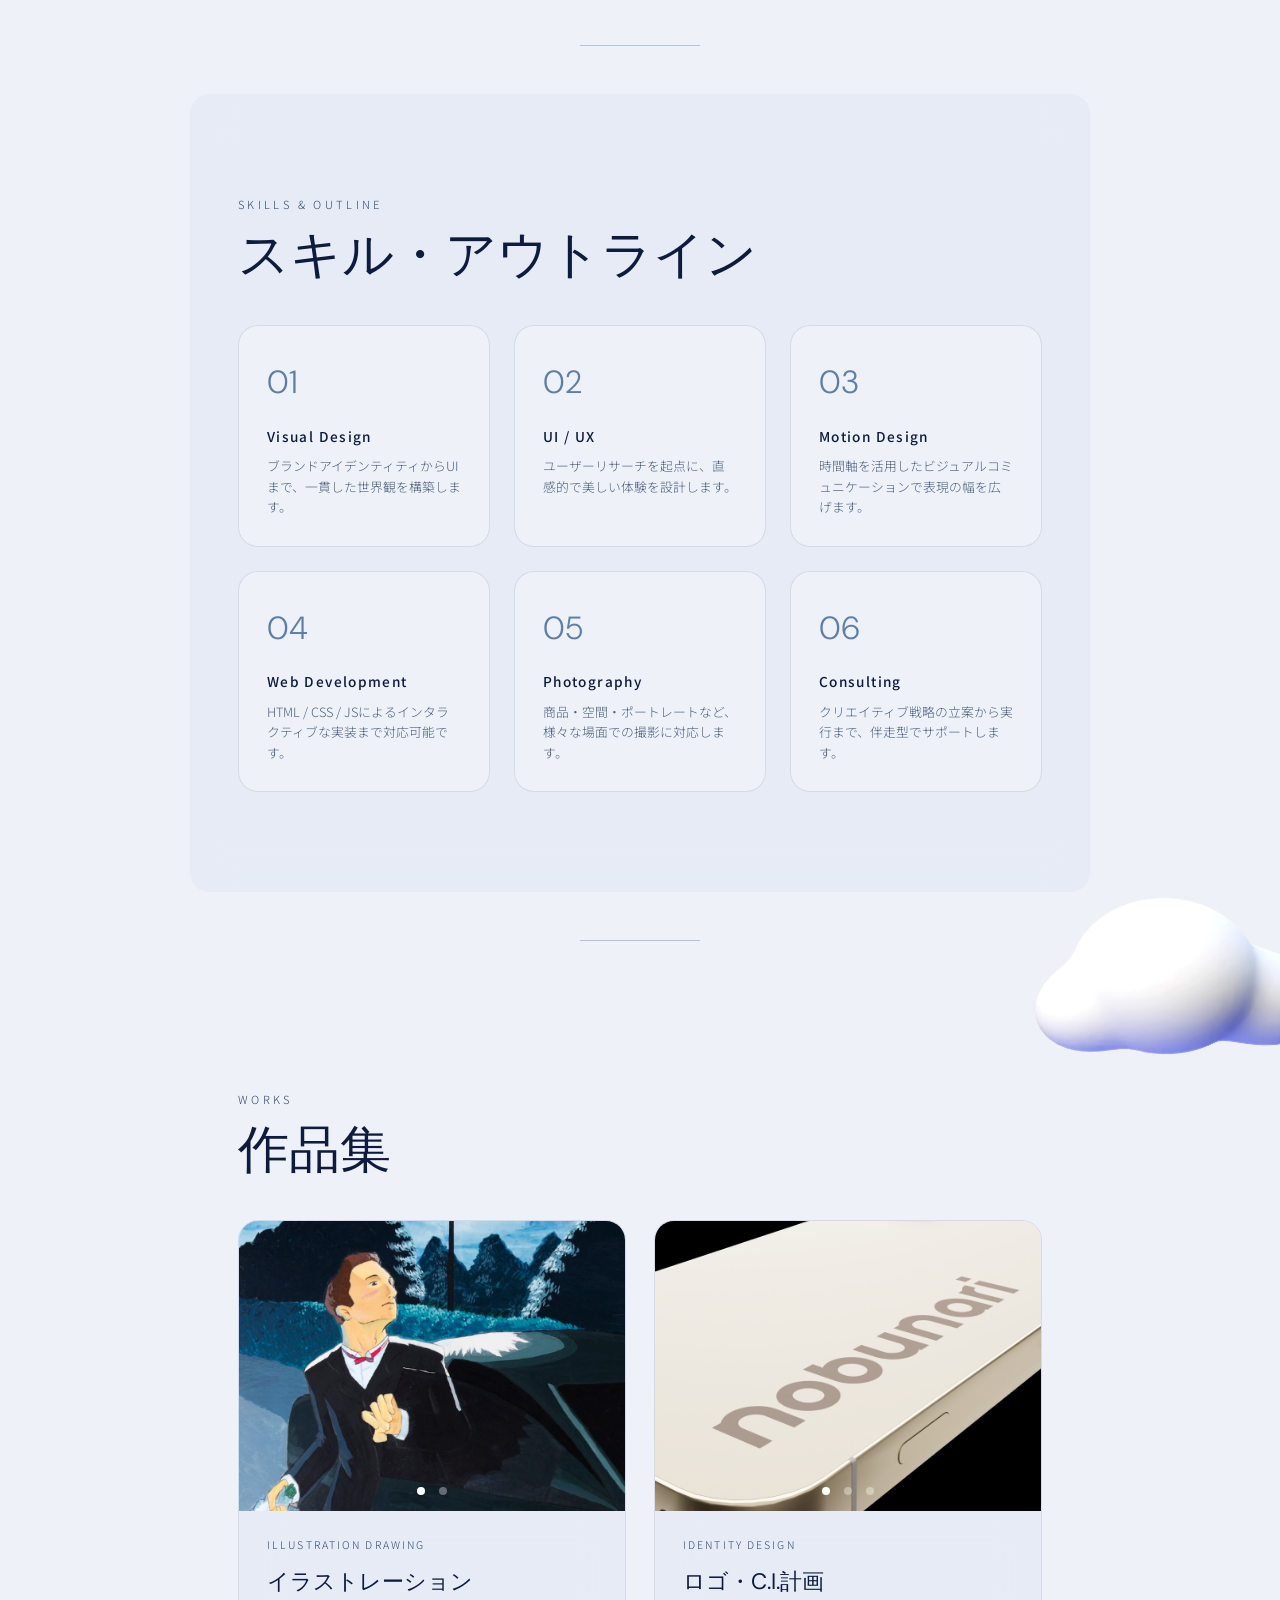
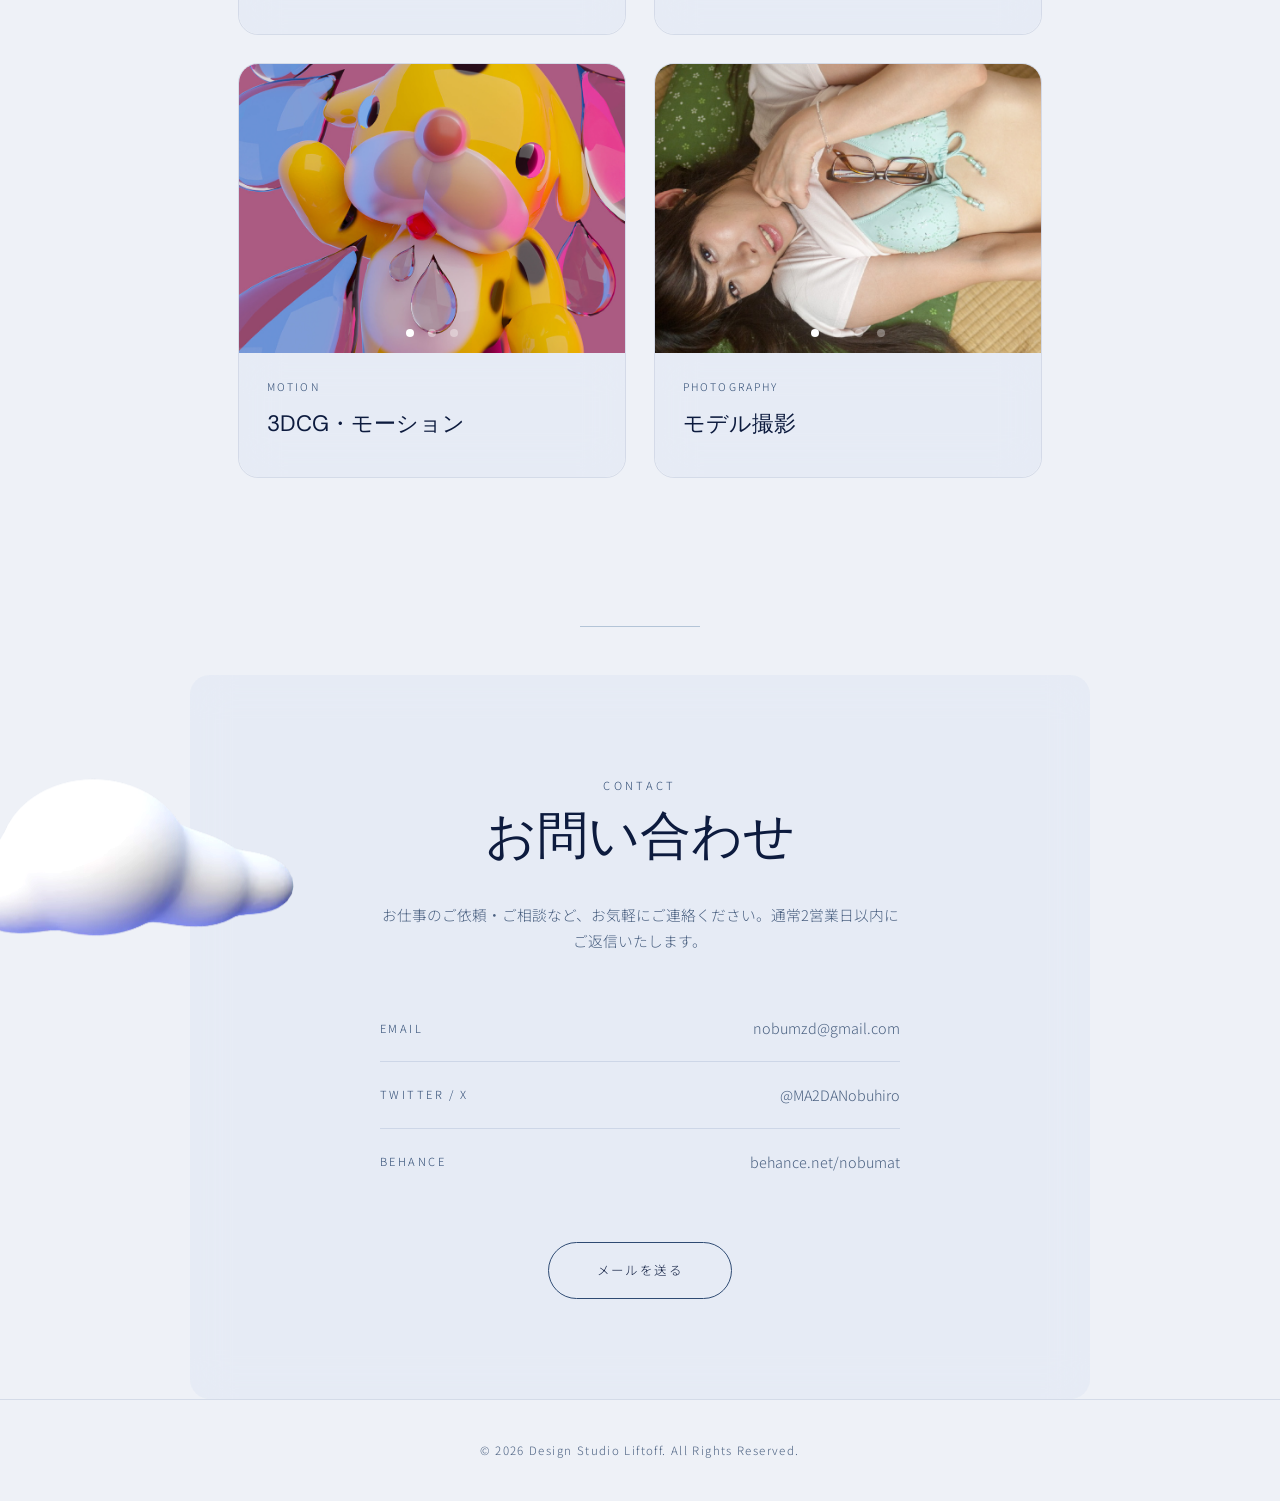
==== commit 9f9347a1: "fix: OGP画像URLを/Portfolio/ベースに修正" ====
--- a/index.html
+++ b/index.html
@@ -11,15 +11,15 @@
 <meta property="og:title" content="Design Studio Liftoff">
 <meta property="og:description" content="長い時間をかけて設計されたロケットは、地球の重力の壁を突破して打ち上がる時「リフトオフ！」と叫びます。私たちはお客様の新しいサービスやビジネスが、無事に打ち上がるように、デザイン＆サポートいたします。">
 <meta property="og:type" content="website">
-<meta property="og:url" content="https://nobumzd.github.io">
-<meta property="og:image" content="https://nobumzd.github.io/img/OGP.png">
+<meta property="og:url" content="https://nobumzd.github.io/Portfolio/">
+<meta property="og:image" content="https://nobumzd.github.io/Portfolio/img/OGP.png">
 <meta property="og:site_name" content="Design Studio Liftoff">
 <meta property="og:locale" content="ja_JP">
 <!-- Twitter/X Card -->
 <meta name="twitter:card" content="summary_large_image">
 <meta name="twitter:title" content="Design Studio Liftoff">
 <meta name="twitter:description" content="長い時間をかけて設計されたロケットは、地球の重力の壁を突破して打ち上がる時「リフトオフ！」と叫びます。私たちはお客様の新しいサービスやビジネスが、無事に打ち上がるように、デザイン＆サポートいたします。">
-<meta name="twitter:image" content="https://nobumzd.github.io/img/OGP.png">
+<meta name="twitter:image" content="https://nobumzd.github.io/Portfolio/img/OGP.png">
 <link rel="icon" href="img/favicon.png" type="image/png">
 <link rel="apple-touch-icon" href="img/favicon.png">
 <link rel="stylesheet" href="css/style.css">
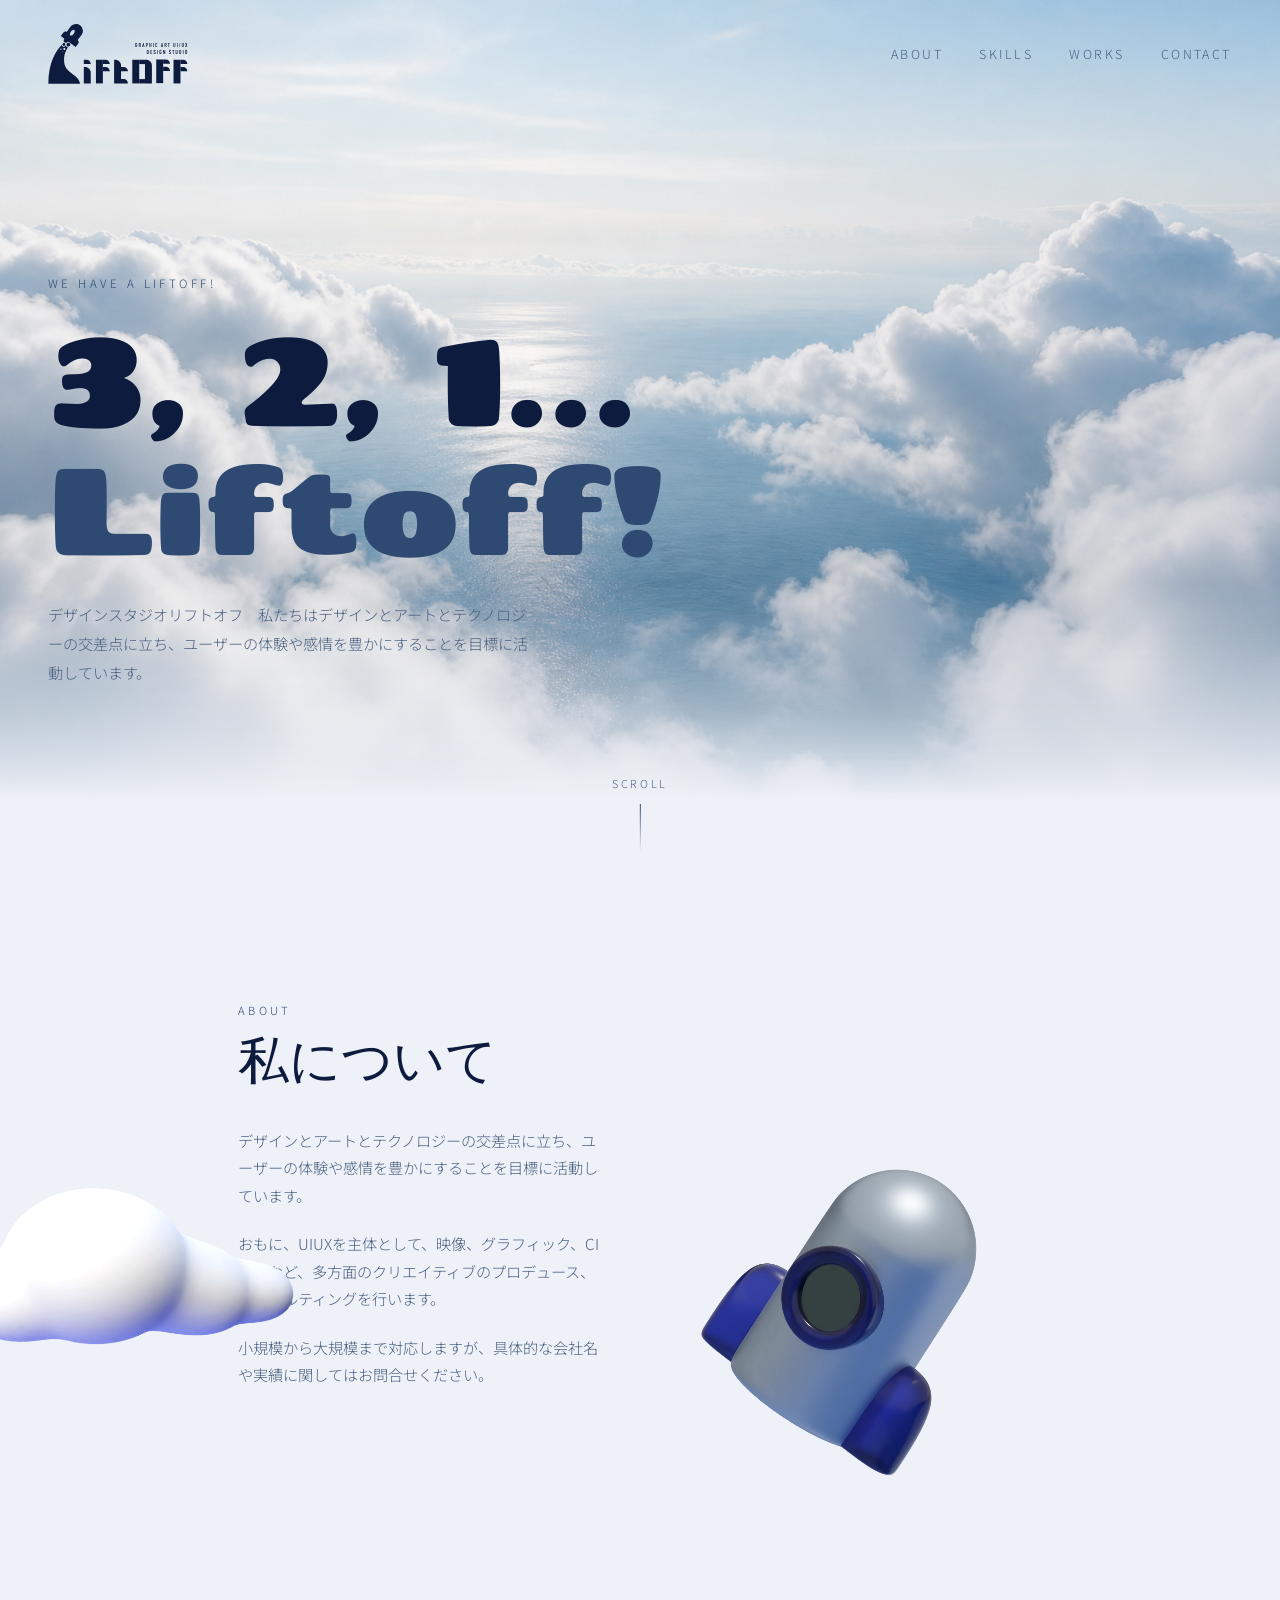
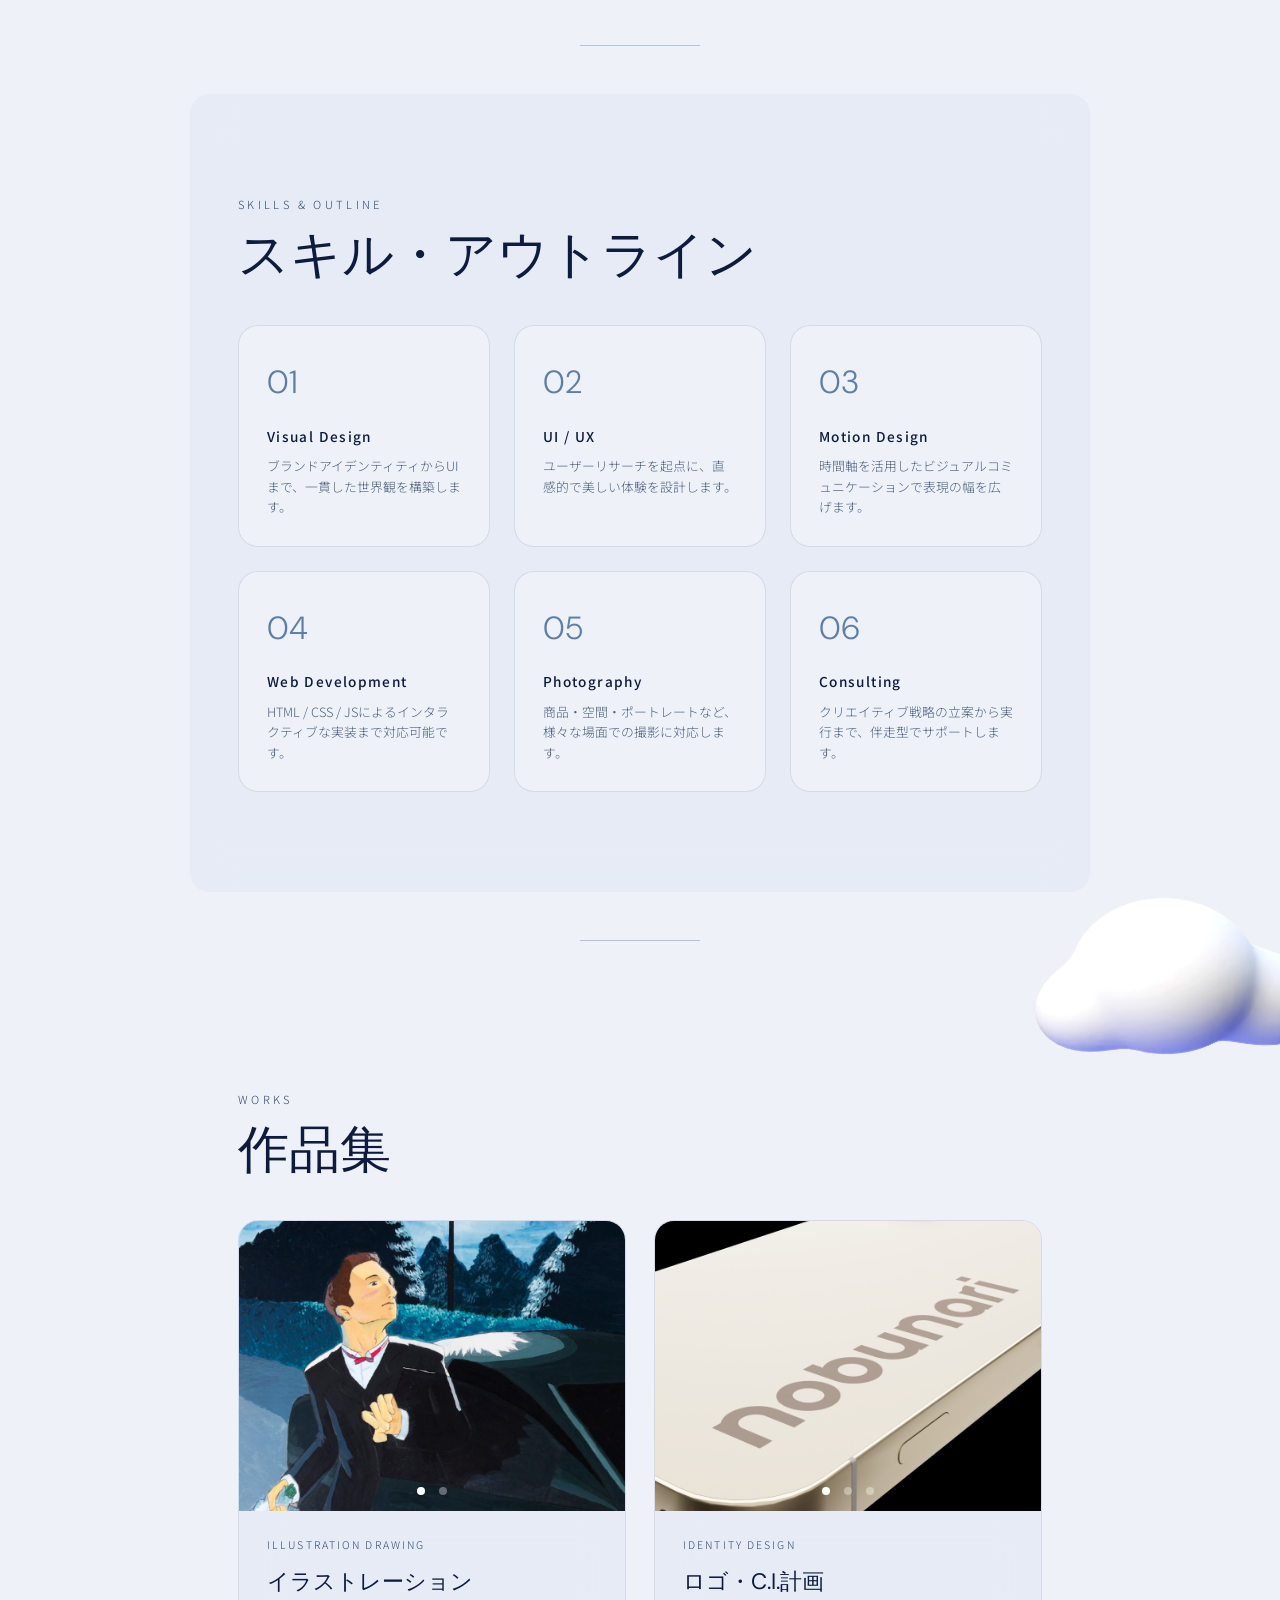
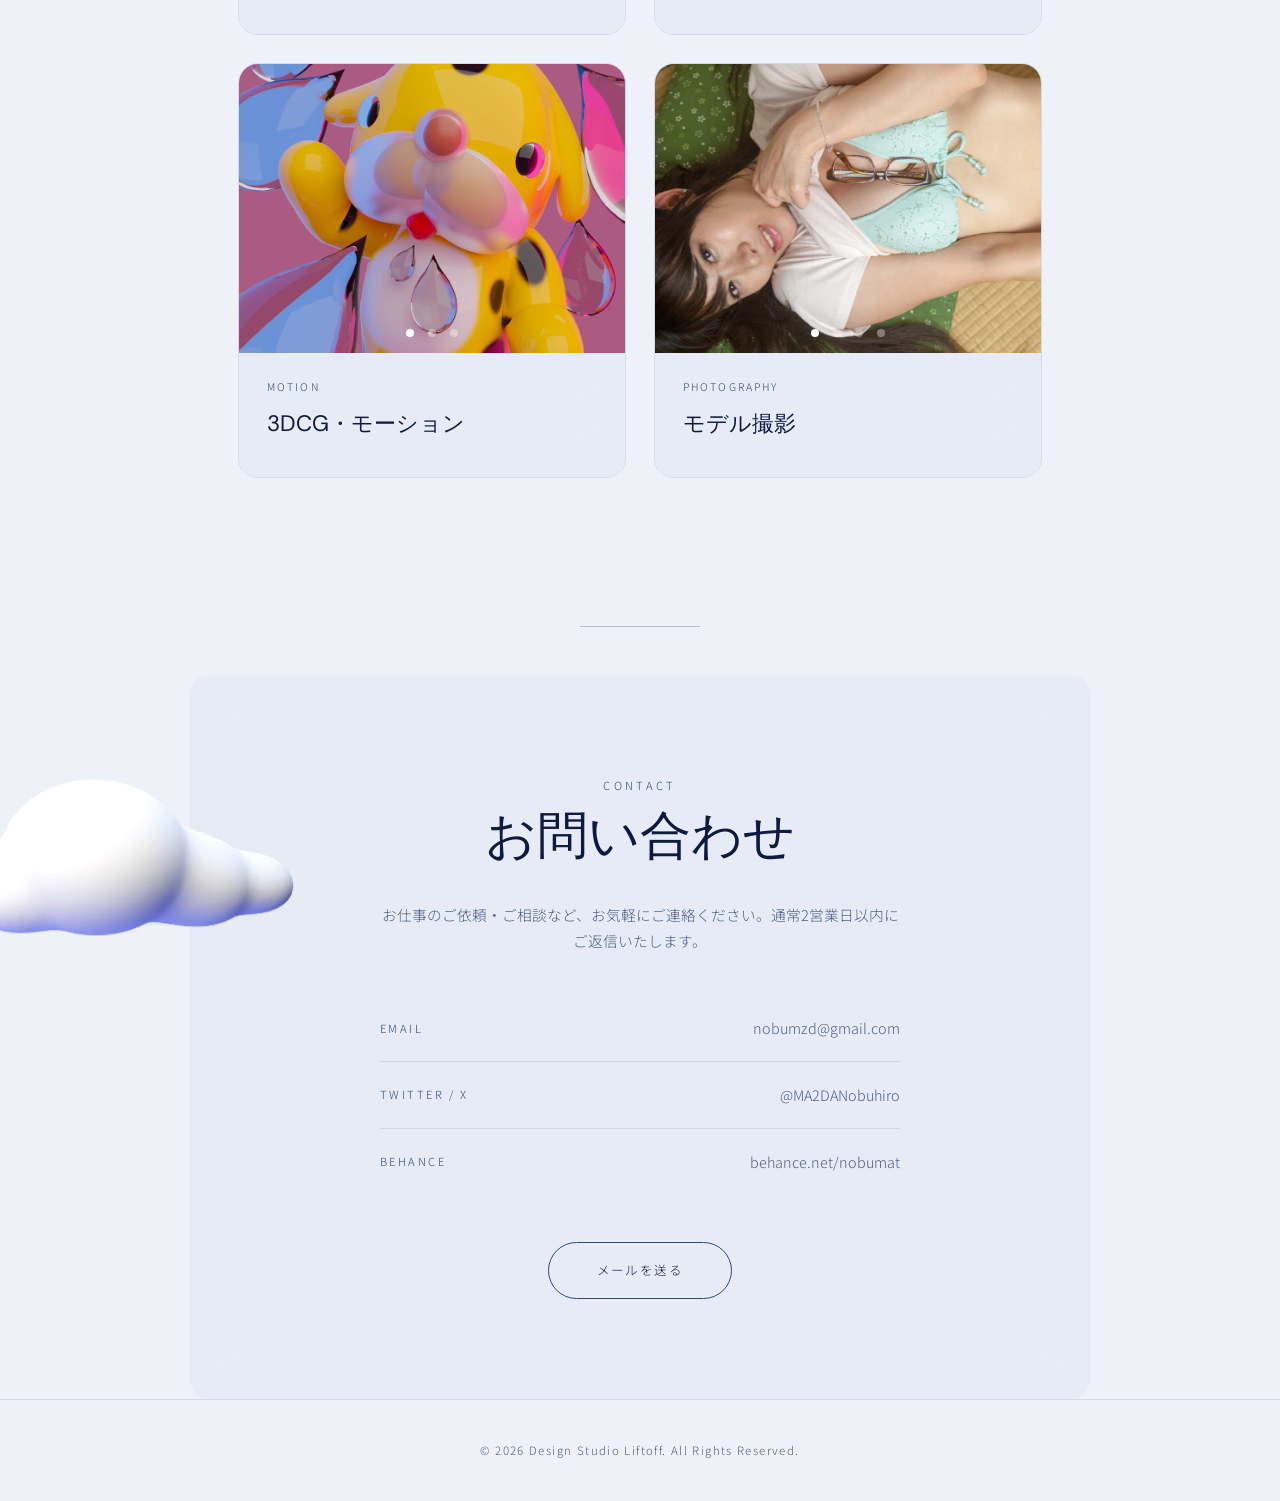
==== commit eee4073c: "update: OGP・hero説明文を更新" ====
--- a/index.html
+++ b/index.html
@@ -9,7 +9,7 @@
 <link href="https://fonts.googleapis.com/css2?family=Noto+Sans+JP:wght@300;400;500&family=DM+Sans:ital,wght@0,300;0,400;0,500;1,300&family=Chango&display=swap" rel="stylesheet">
 <!-- OGP -->
 <meta property="og:title" content="Design Studio Liftoff">
-<meta property="og:description" content="長い時間をかけて設計されたロケットは、地球の重力の壁を突破して打ち上がる時「リフトオフ！」と叫びます。私たちはお客様の新しいサービスやビジネスが、無事に打ち上がるように、デザイン＆サポートいたします。">
+<meta property="og:description" content="デザインスタジオリフトオフ　私たちはデザインとアートとテクノロジーの交差点に立ち、ユーザーの体験や感情を豊かにすることを目標に活動しています。">
 <meta property="og:type" content="website">
 <meta property="og:url" content="https://nobumzd.github.io/Portfolio/">
 <meta property="og:image" content="https://nobumzd.github.io/Portfolio/img/OGP.png">
@@ -18,7 +18,7 @@
 <!-- Twitter/X Card -->
 <meta name="twitter:card" content="summary_large_image">
 <meta name="twitter:title" content="Design Studio Liftoff">
-<meta name="twitter:description" content="長い時間をかけて設計されたロケットは、地球の重力の壁を突破して打ち上がる時「リフトオフ！」と叫びます。私たちはお客様の新しいサービスやビジネスが、無事に打ち上がるように、デザイン＆サポートいたします。">
+<meta name="twitter:description" content="デザインスタジオリフトオフ　私たちはデザインとアートとテクノロジーの交差点に立ち、ユーザーの体験や感情を豊かにすることを目標に活動しています。">
 <meta name="twitter:image" content="https://nobumzd.github.io/Portfolio/img/OGP.png">
 <link rel="icon" href="img/favicon.png" type="image/png">
 <link rel="apple-touch-icon" href="img/favicon.png">
@@ -144,7 +144,7 @@
 <section id="hero">
   <p class="hero-eyebrow">We have a Liftoff!</p>
   <h1 class="hero-title">3, 2, 1...<br><em>Liftoff!</em></h1>
-  <p class="hero-sub">長い時間をかけて設計されたロケットは、地球の重力の壁を突破して打ち上がる時「リフトオフ！」と叫びます。私たちはお客様の新しいサービスやビジネスが、無事に打ち上がるように、デザイン＆サポートいたします。</p>
+  <p class="hero-sub">デザインスタジオリフトオフ　私たちはデザインとアートとテクノロジーの交差点に立ち、ユーザーの体験や感情を豊かにすることを目標に活動しています。</p>
   <p class="hero-scroll-hint">Scroll</p>
 </section>
 
